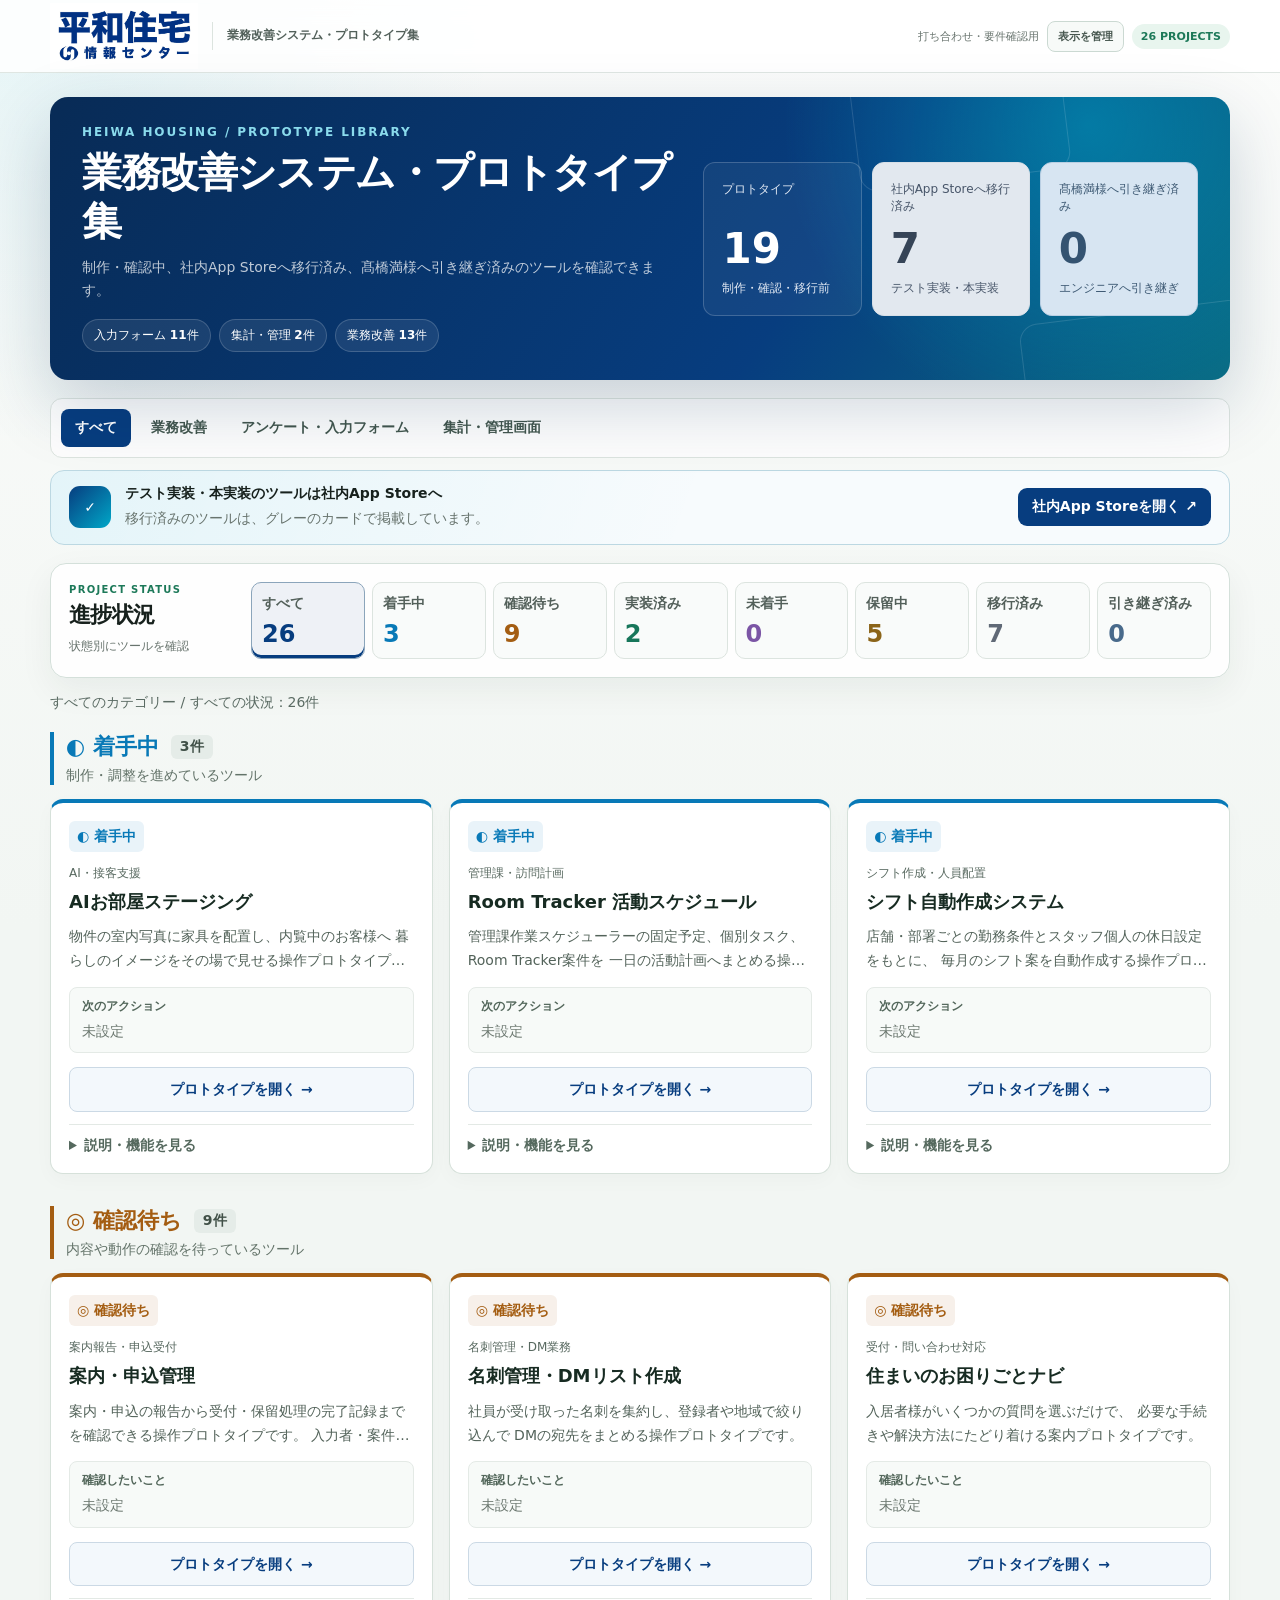
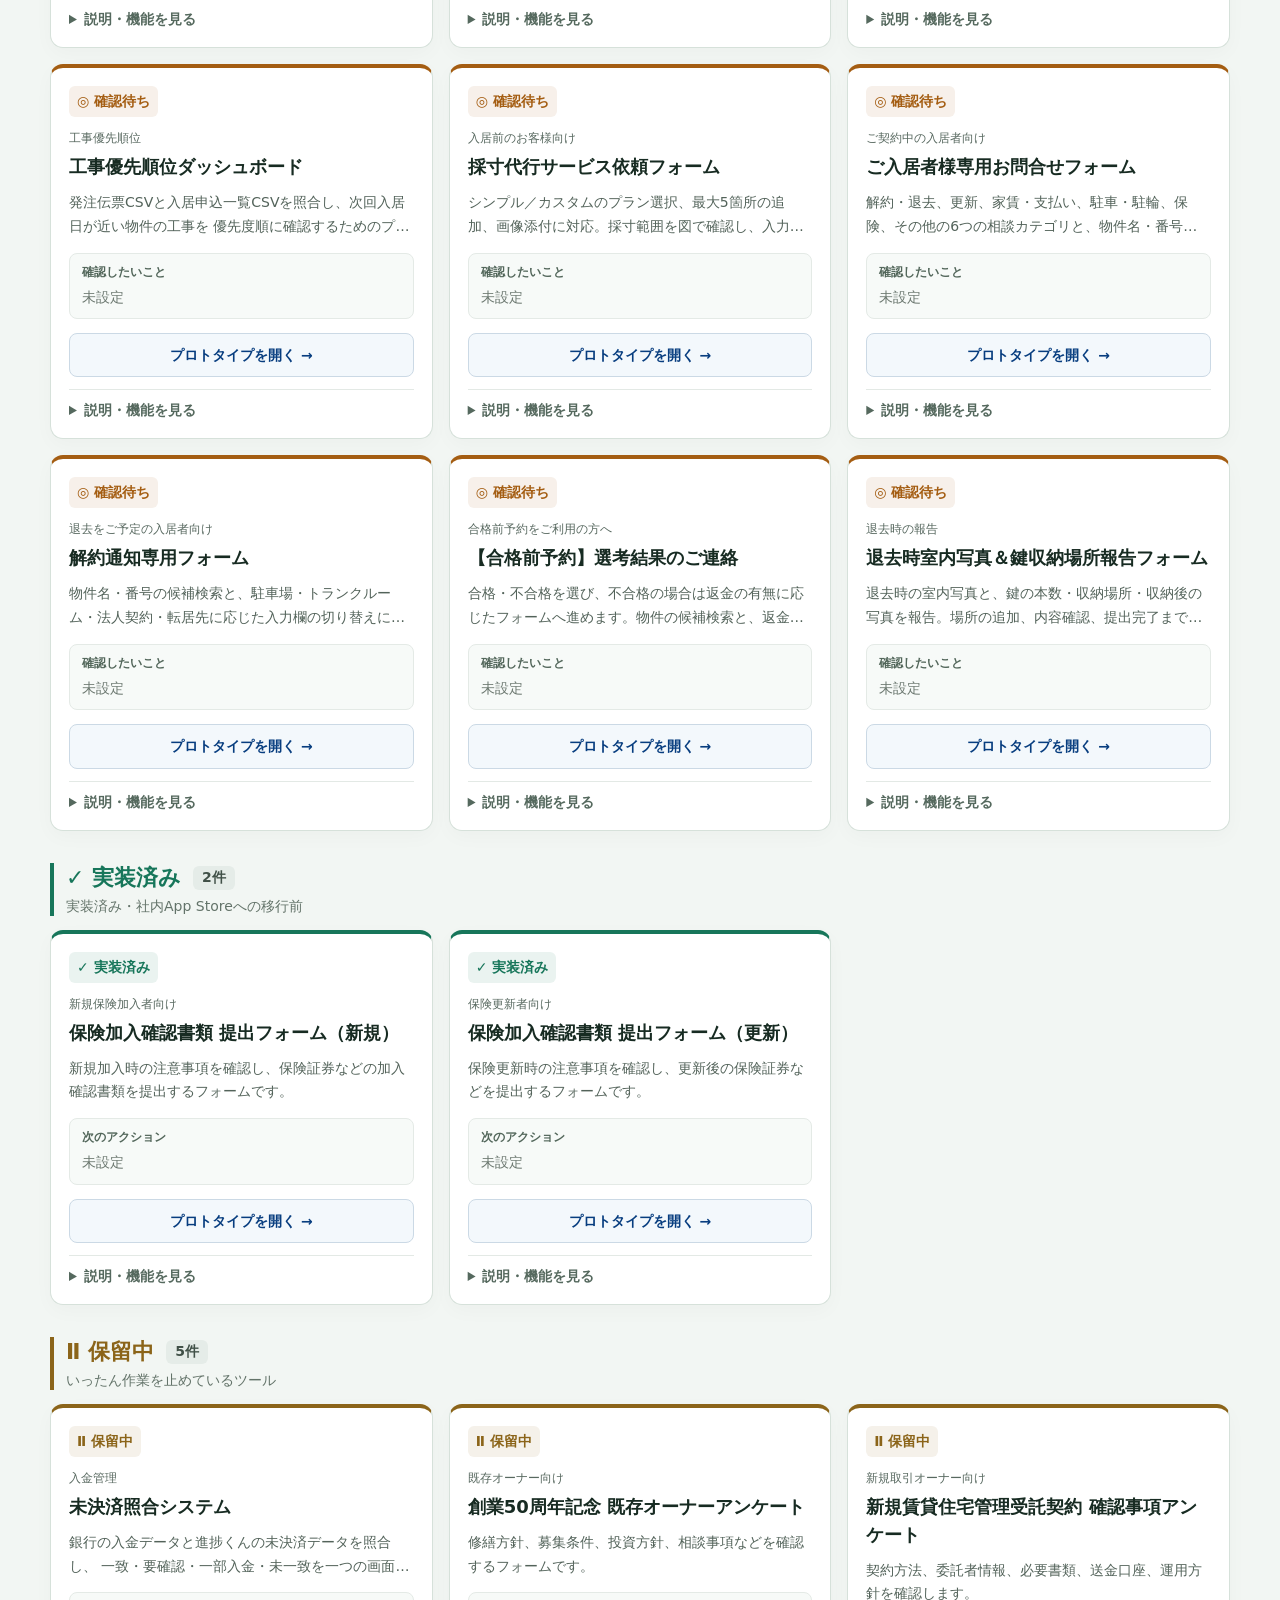
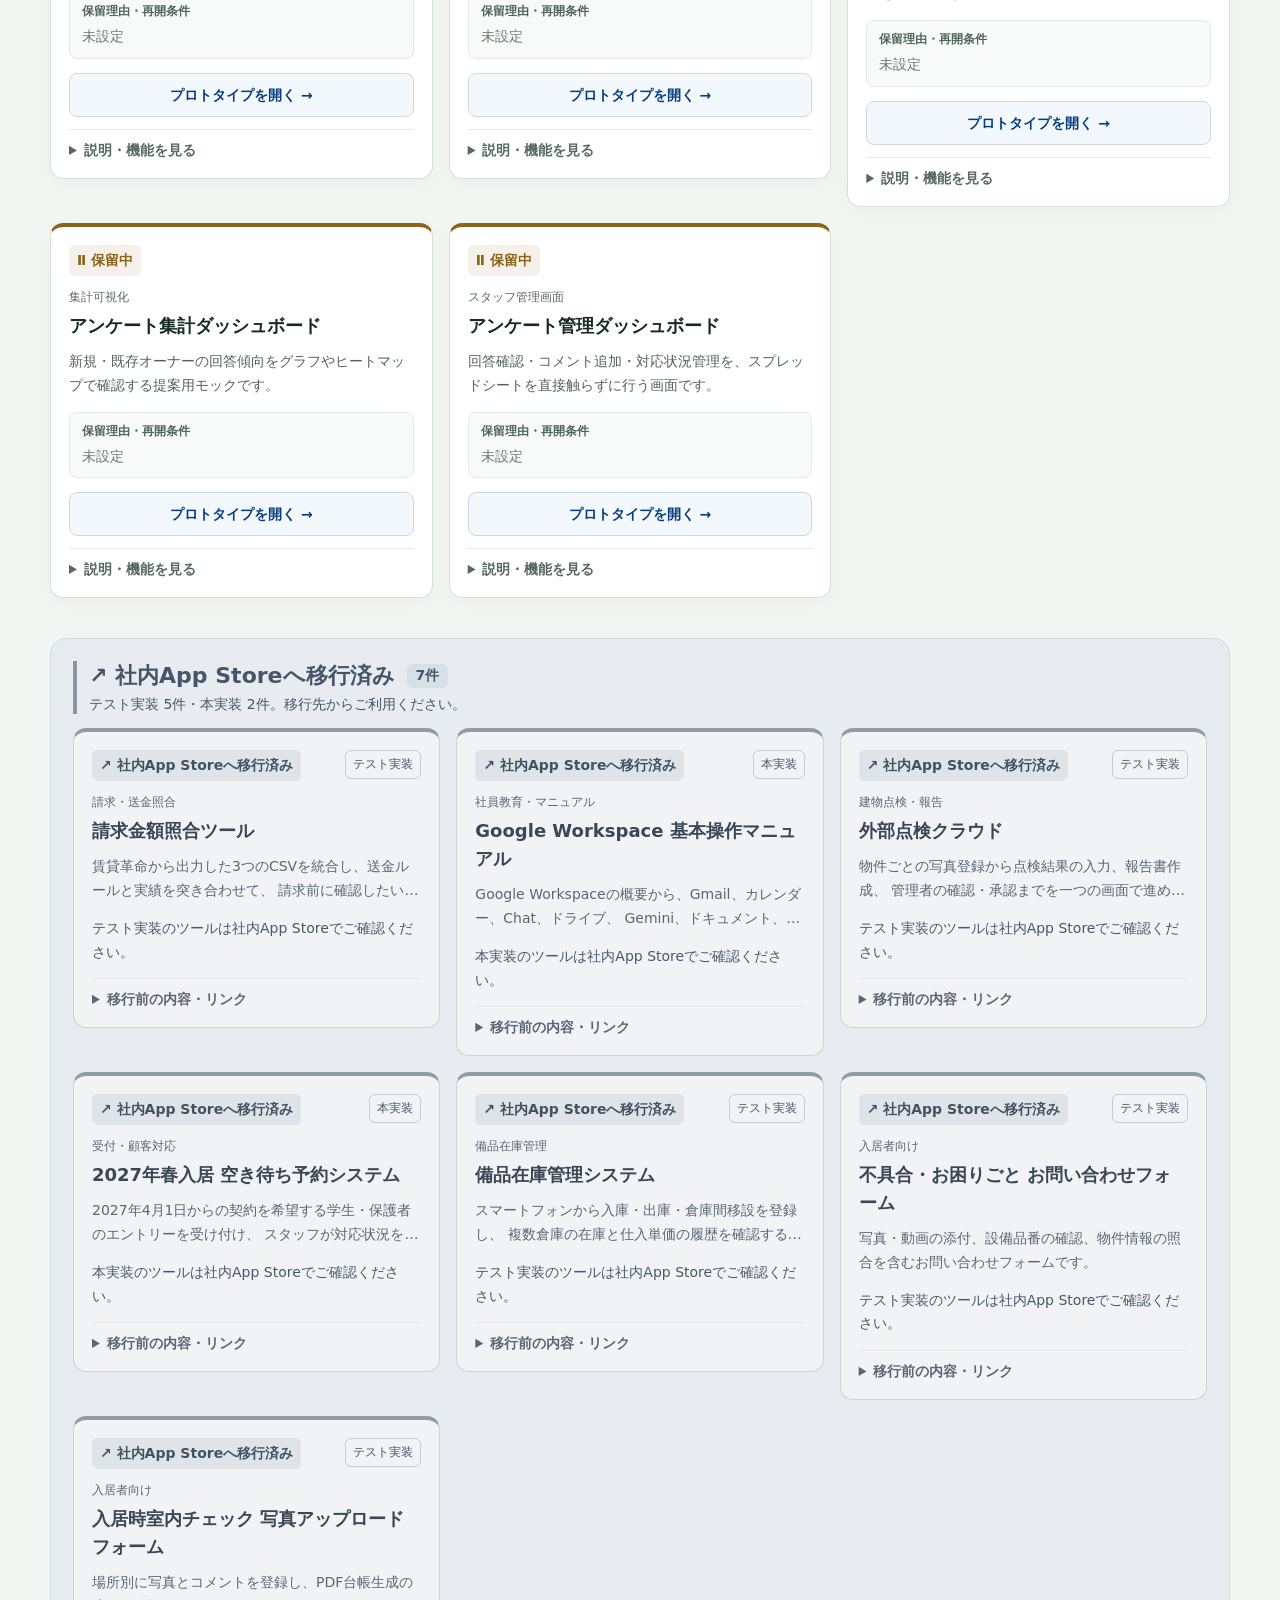
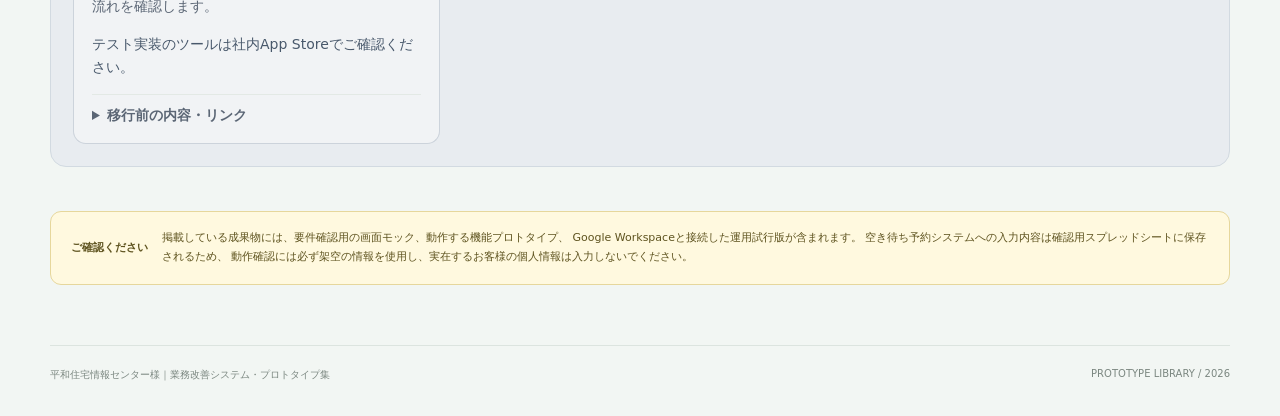
==== index.html @ 40bd4052 "Rename resident inquiry prototype in gallery" ====
<!doctype html>
<html lang="ja">
  <head>
    <meta charset="utf-8" />
    <meta name="viewport" content="width=device-width, initial-scale=1" />
    <meta
      name="description"
      content="平和住宅情報センター様向けに開発した、入力フォーム・ダッシュボード・業務改善システムの実証版とプロトタイプをまとめています。"
    />
    <meta
      property="og:title"
      content="平和住宅情報センター｜業務改善システム・プロトタイプ集"
    />
    <meta
      property="og:description"
      content="業務改善システムの実証版・機能プロトタイプ・画面モックをまとめた成果物一覧"
    />
    <meta
      property="og:image"
      content="https://saitoyuki-byte.github.io/heiwajuutaku-owner-survey-mocks/assets/system-prototype-gallery-og.png"
    />
    <meta property="og:type" content="website" />
    <meta
      property="og:url"
      content="https://saitoyuki-byte.github.io/heiwajuutaku-owner-survey-mocks/"
    />
    <meta name="twitter:card" content="summary_large_image" />
    <title>平和住宅情報センター｜業務改善システム・プロトタイプ集</title>
    <style>
      :root {
        --ink: #17211d;
        --muted: #68746e;
        --line: #dce4df;
        --surface: #ffffff;
        --soft: #f3f6f4;
        --navy: #073d7f;
        --navy-dark: #082b56;
        --cyan: #00a7c8;
        --green: #1d7959;
        --green-soft: #e8f5ee;
        --gold: #e0b64b;
        --orange: #c66b2e;
        --shadow: 0 16px 42px rgba(20, 46, 35, 0.08);
      }

      * {
        box-sizing: border-box;
      }

      html {
        scroll-behavior: smooth;
      }

      body {
        min-height: 100vh;
        margin: 0;
        color: var(--ink);
        background:
          radial-gradient(circle at 4% 0%, rgba(0, 167, 200, 0.09), transparent 28rem),
          linear-gradient(180deg, #fbfcfb 0, #f2f6f3 58rem);
        font-family:
          "Yu Gothic UI",
          "Yu Gothic",
          "Hiragino Kaku Gothic ProN",
          Meiryo,
          system-ui,
          sans-serif;
        font-feature-settings: "palt";
      }

      a {
        color: inherit;
      }

      .site-header {
        border-bottom: 1px solid rgba(220, 228, 223, 0.9);
        background: rgba(255, 255, 255, 0.86);
        backdrop-filter: blur(14px);
      }

      .header-inner,
      main,
      footer {
        width: min(1180px, calc(100% - 40px));
        margin: 0 auto;
      }

      .header-inner {
        min-height: 72px;
        display: flex;
        align-items: center;
        justify-content: space-between;
        gap: 24px;
      }

      .brand {
        display: flex;
        align-items: center;
        gap: 14px;
        text-decoration: none;
      }

      .brand img {
        width: 148px;
        height: auto;
        display: block;
      }

      .brand-divider {
        width: 1px;
        height: 28px;
        background: var(--line);
      }

      .brand span {
        color: #52605a;
        font-size: 12px;
        font-weight: 700;
      }

      .header-meta {
        display: flex;
        align-items: center;
        gap: 8px;
        color: var(--muted);
        font-size: 11px;
      }

      .admin-link {
        padding: 7px 10px;
        border: 1px solid #cbd9d2;
        border-radius: 8px;
        color: #46564e;
        background: #f7faf8;
        text-decoration: none;
        font-weight: 800;
      }

      .admin-link:hover {
        color: var(--navy);
        border-color: #b5cadb;
        background: #eff6fb;
      }

      .header-meta strong {
        padding: 6px 9px;
        border-radius: 99px;
        color: var(--green);
        background: var(--green-soft);
      }

      main {
        padding: 34px 0 60px;
      }

      .hero {
        position: relative;
        min-height: 300px;
        padding: 44px;
        overflow: hidden;
        display: grid;
        grid-template-columns: minmax(0, 1.2fr) minmax(300px, 0.8fr);
        gap: 40px;
        align-items: center;
        border-radius: 24px;
        color: white;
        background:
          radial-gradient(circle at 88% 10%, rgba(0, 167, 200, 0.5), transparent 19rem),
          linear-gradient(125deg, var(--navy-dark), var(--navy) 64%, #096b83);
        box-shadow: 0 25px 70px rgba(8, 43, 86, 0.2);
      }

      .hero::before,
      .hero::after {
        content: "";
        position: absolute;
        border: 1px solid rgba(255, 255, 255, 0.13);
        border-radius: 18px;
        transform: rotate(-7deg);
      }

      .hero::before {
        width: 210px;
        height: 130px;
        top: -48px;
        right: 14%;
      }

      .hero::after {
        width: 280px;
        height: 180px;
        right: -80px;
        bottom: -110px;
      }

      .eyebrow {
        margin: 0 0 12px;
        color: #8adbec;
        font-size: 11px;
        font-weight: 900;
        letter-spacing: 0.16em;
      }

      .hero h1 {
        margin: 0;
        font-size: clamp(32px, 4.4vw, 54px);
        line-height: 1.22;
        letter-spacing: -0.035em;
      }

      .hero-copy {
        position: relative;
        z-index: 1;
      }

      .hero-copy > p:last-of-type {
        max-width: 680px;
        margin: 16px 0 0;
        color: rgba(255, 255, 255, 0.74);
        font-size: 14px;
        line-height: 1.9;
      }

      .hero-chips {
        margin-top: 24px;
        display: flex;
        flex-wrap: wrap;
        gap: 8px;
      }

      .hero-chips span {
        padding: 7px 11px;
        border: 1px solid rgba(255, 255, 255, 0.17);
        border-radius: 99px;
        background: rgba(255, 255, 255, 0.08);
        font-size: 11px;
      }

      .library-map {
        position: relative;
        z-index: 1;
        padding: 21px;
        border: 1px solid rgba(255, 255, 255, 0.15);
        border-radius: 16px;
        background: rgba(255, 255, 255, 0.09);
        backdrop-filter: blur(8px);
      }

      .library-map > span {
        color: rgba(255, 255, 255, 0.62);
        font-size: 10px;
        font-weight: 800;
        letter-spacing: 0.1em;
      }

      .map-row {
        margin-top: 12px;
        display: grid;
        grid-template-columns: 38px 1fr auto;
        gap: 10px;
        align-items: center;
      }

      .map-row + .map-row {
        padding-top: 12px;
        border-top: 1px solid rgba(255, 255, 255, 0.1);
      }

      .map-icon {
        width: 36px;
        height: 36px;
        display: grid;
        place-items: center;
        border-radius: 10px;
        color: var(--navy-dark);
        background: #f0cf71;
        font-size: 12px;
        font-weight: 900;
      }

      .map-row:nth-of-type(2) .map-icon {
        background: #8adbec;
      }

      .map-row:nth-of-type(3) .map-icon {
        background: #8ed1b3;
      }

      .map-row strong,
      .map-row small {
        display: block;
      }

      .map-row strong {
        font-size: 12px;
      }

      .map-row small {
        margin-top: 2px;
        color: rgba(255, 255, 255, 0.59);
        font-size: 9px;
      }

      .map-row b {
        font-size: 19px;
      }

      .quick-nav {
        margin: 22px 0 0;
        padding: 10px;
        display: flex;
        flex-wrap: wrap;
        gap: 6px;
        border: 1px solid var(--line);
        border-radius: 12px;
        background: rgba(255, 255, 255, 0.78);
      }

      .quick-nav a {
        padding: 8px 12px;
        border-radius: 8px;
        color: #4f5d56;
        text-decoration: none;
        font-size: 11px;
        font-weight: 800;
      }

      .quick-nav a:hover {
        color: var(--navy);
        background: #edf4fa;
      }

      .production-guide {
        margin-top: 14px;
        padding: 17px 18px;
        display: flex;
        align-items: center;
        justify-content: space-between;
        gap: 24px;
        border: 1px solid #bcd8e2;
        border-radius: 14px;
        background:
          linear-gradient(110deg, rgba(0, 167, 200, 0.08), transparent 55%),
          #f7fbfd;
      }

      .production-guide-copy {
        display: flex;
        align-items: center;
        gap: 14px;
      }

      .production-guide-icon {
        width: 42px;
        height: 42px;
        flex: 0 0 auto;
        display: grid;
        place-items: center;
        border-radius: 11px;
        color: white;
        background: linear-gradient(135deg, var(--navy), var(--cyan));
        font-size: 18px;
        font-weight: 900;
      }

      .production-guide-copy strong,
      .production-guide-copy span {
        display: block;
      }

      .production-guide-copy strong {
        font-size: 14px;
      }

      .production-guide-copy span {
        margin-top: 4px;
        color: var(--muted);
        font-size: 12px;
        line-height: 1.6;
      }

      .production-guide-link {
        flex: 0 0 auto;
        padding: 10px 14px;
        border-radius: 9px;
        color: white;
        background: var(--navy);
        text-decoration: none;
        font-size: 13px;
        font-weight: 900;
      }

      .production-guide-link:hover {
        background: var(--navy-dark);
      }

      .status-board {
        margin-top: 18px;
        padding: 20px;
        display: grid;
        grid-template-columns: minmax(210px, 0.65fr) minmax(0, 1.35fr);
        gap: 24px;
        align-items: center;
        border: 1px solid #d4e0da;
        border-radius: 16px;
        background: rgba(255, 255, 255, 0.92);
        box-shadow: 0 12px 34px rgba(20, 46, 35, 0.06);
      }

      .status-heading p {
        margin: 0 0 5px;
        color: var(--green);
        font-size: 10px;
        font-weight: 900;
        letter-spacing: 0.13em;
      }

      .status-heading h2 {
        margin: 0;
        font-size: 22px;
        letter-spacing: -0.025em;
      }

      .status-heading span {
        display: block;
        margin-top: 7px;
        color: var(--muted);
        font-size: 12px;
        line-height: 1.6;
      }

      .status-filters {
        display: grid;
        grid-template-columns: repeat(6, 1fr);
        gap: 7px;
      }

      .status-filter {
        --status-color: var(--navy);
        min-width: 0;
        padding: 10px 9px;
        display: grid;
        gap: 4px;
        text-align: left;
        border: 1px solid var(--line);
        border-radius: 10px;
        color: #53605a;
        background: #f9fbfa;
        cursor: pointer;
      }

      .status-filter:hover,
      .status-filter[aria-pressed="true"] {
        border-color: color-mix(in srgb, var(--status-color) 38%, #dce4df);
        background: color-mix(in srgb, var(--status-color) 7%, white);
      }

      .status-filter[aria-pressed="true"] {
        box-shadow: inset 0 -3px 0 var(--status-color);
      }

      .status-filter span {
        overflow: hidden;
        text-overflow: ellipsis;
        font-size: 12px;
        font-weight: 800;
        white-space: nowrap;
      }

      .status-filter strong {
        color: var(--status-color);
        font-size: 20px;
        line-height: 1;
      }

      .status-filter.all { --status-color: var(--navy); }
      .status-filter.done { --status-color: #17765a; }
      .status-filter.active { --status-color: #0879b7; }
      .status-filter.review { --status-color: #a45d12; }
      .status-filter.hold { --status-color: #6f7782; }
      .status-filter.planned { --status-color: #7b55a5; }

      .section {
        padding-top: 46px;
      }

      .section-heading {
        margin-bottom: 18px;
        display: flex;
        align-items: flex-end;
        justify-content: space-between;
        gap: 20px;
      }

      .section-heading p {
        margin: 0 0 5px;
        color: var(--green);
        font-size: 10px;
        font-weight: 900;
        letter-spacing: 0.13em;
      }

      .section-heading h2 {
        margin: 0;
        font-size: clamp(22px, 3vw, 31px);
        letter-spacing: -0.025em;
      }

      .section-heading > span {
        color: var(--muted);
        font-size: 11px;
      }

      .featured-card {
        --status-color: #6f7782;
        min-height: 330px;
        display: grid;
        grid-template-columns: minmax(0, 0.9fr) minmax(430px, 1.1fr);
        overflow: hidden;
        border: 1px solid #cbdcd2;
        border-radius: 18px;
        background: var(--surface);
        box-shadow: var(--shadow);
      }

      .featured-card,
      .mock-card {
        border-left: 5px solid var(--status-color);
      }

      .project-is-done { --status-color: #17765a; }
      .project-is-active { --status-color: #0879b7; }
      .project-is-review { --status-color: #a45d12; }
      .project-is-hold { --status-color: #6f7782; }
      .project-is-planned { --status-color: #7b55a5; }

      .is-filtered-out {
        display: none !important;
      }

      .project-status {
        margin-top: 9px;
        display: inline-flex;
        align-items: center;
        gap: 6px;
        color: var(--status-color);
        font-size: 12px;
        font-weight: 900;
      }

      .project-status i {
        width: 8px;
        height: 8px;
        border-radius: 50%;
        background: var(--status-color);
        box-shadow: 0 0 0 4px color-mix(in srgb, var(--status-color) 12%, transparent);
      }

      .project-note {
        width: 100%;
        margin: -2px 0 14px !important;
        padding: 9px 11px;
        border-left: 3px solid var(--status-color);
        border-radius: 0 7px 7px 0;
        color: #4e5c55 !important;
        background: color-mix(in srgb, var(--status-color) 6%, white);
        font-size: 12px !important;
        line-height: 1.6 !important;
      }

      .featured-card + .featured-card {
        margin-top: 18px;
      }

      .featured-content {
        padding: 34px;
        display: flex;
        flex-direction: column;
        align-items: flex-start;
      }

      .tag {
        width: fit-content;
        padding: 6px 10px;
        border-radius: 99px;
        color: var(--navy);
        background: #e9f2fb;
        font-size: 10px;
        font-weight: 900;
      }

      .tag.green {
        color: var(--green);
        background: var(--green-soft);
      }

      .tag.orange {
        color: #9b4b1f;
        background: #fff0e6;
      }

      .tag.new::before {
        content: "NEW";
        margin-right: 7px;
        color: var(--orange);
      }

      .featured-content h3,
      .mock-card h3 {
        margin: 16px 0 9px;
        line-height: 1.45;
        letter-spacing: -0.02em;
      }

      .featured-content h3 {
        font-size: 28px;
      }

      .featured-content p,
      .mock-card p {
        margin: 0;
        color: var(--muted);
        font-size: 12px;
        line-height: 1.85;
      }

      .feature-list {
        margin: 18px 0 0;
        padding: 0;
        display: grid;
        gap: 7px;
        list-style: none;
        color: #4e5c54;
        font-size: 11px;
      }

      .feature-list li::before {
        content: "✓";
        margin-right: 8px;
        color: var(--green);
        font-weight: 900;
      }

      .open-button {
        margin-top: auto;
        padding: 11px 15px;
        display: inline-flex;
        align-items: center;
        gap: 10px;
        border-radius: 9px;
        color: white;
        background: var(--green);
        text-decoration: none;
        font-size: 12px;
        font-weight: 900;
        box-shadow: 0 8px 20px rgba(29, 121, 89, 0.18);
      }

      .open-button span {
        font-size: 17px;
      }

      .button-row {
        width: 100%;
        margin-top: 10px;
        display: flex;
        flex-wrap: wrap;
        gap: 9px;
      }

      .access-note {
        margin: 14px 0 0 !important;
        padding: 9px 11px;
        border: 1px solid #c9dceb;
        border-radius: 8px;
        color: #285272 !important;
        background: #f2f8fc;
        font-size: 10px !important;
        font-weight: 800;
        line-height: 1.6 !important;
      }

      .button-row .open-button {
        margin-top: 0;
      }

      .open-button.secondary {
        color: var(--green);
        background: white;
        border: 1px solid #9fc7b5;
        box-shadow: none;
      }

      .featured-preview {
        min-height: 330px;
        padding: 30px;
        display: grid;
        place-items: center;
        background:
          radial-gradient(circle at 85% 10%, rgba(224, 182, 75, 0.18), transparent 17rem),
          #edf4f0;
        border-left: 1px solid var(--line);
      }

      .staging-preview {
        padding: 0;
        overflow: hidden;
        background: #e7f0ed;
      }

      .staging-preview img {
        width: 100%;
        height: 100%;
        min-height: 330px;
        display: block;
        object-fit: cover;
      }

      .preview-window {
        width: 100%;
        max-width: 560px;
        overflow: hidden;
        border: 1px solid #cdd8d2;
        border-radius: 12px;
        background: white;
        box-shadow: 0 18px 40px rgba(24, 67, 48, 0.14);
      }

      .preview-bar {
        height: 34px;
        padding: 0 12px;
        display: flex;
        align-items: center;
        gap: 5px;
        background: #173f31;
      }

      .preview-bar i {
        width: 6px;
        height: 6px;
        border-radius: 50%;
        background: rgba(255, 255, 255, 0.45);
      }

      .preview-summary {
        padding: 14px;
        display: grid;
        grid-template-columns: repeat(4, 1fr);
        gap: 7px;
        background: #f5f7f5;
      }

      .preview-summary div {
        height: 48px;
        padding: 8px;
        border-top: 3px solid var(--green);
        border-radius: 5px;
        background: white;
      }

      .preview-summary div:nth-child(3) {
        border-top-color: #d28c20;
      }

      .preview-summary div:nth-child(4) {
        border-top-color: #c95050;
      }

      .preview-summary span,
      .preview-summary b {
        display: block;
      }

      .preview-summary span {
        color: #859189;
        font-size: 5px;
      }

      .preview-summary b {
        margin-top: 5px;
        font-size: 12px;
      }

      .preview-body {
        padding: 13px;
        display: grid;
        grid-template-columns: 1fr 125px;
        gap: 9px;
      }

      .preview-table {
        display: grid;
        gap: 5px;
      }

      .preview-table div {
        height: 25px;
        display: grid;
        grid-template-columns: 42px 1fr 55px;
        gap: 6px;
        align-items: center;
        border-bottom: 1px solid #edf0ee;
      }

      .preview-table i,
      .preview-side i {
        display: block;
        height: 5px;
        border-radius: 99px;
        background: #dfe6e2;
      }

      .preview-table i:first-child {
        background: #b7d9c7;
      }

      .preview-side {
        padding: 11px;
        display: grid;
        align-content: start;
        gap: 8px;
        border: 1px solid #d7e1db;
        border-radius: 7px;
      }

      .preview-side i:nth-child(2) {
        width: 68%;
      }

      .preview-side i:last-child {
        height: 30px;
        margin-top: 4px;
        background: #1d7959;
      }

      .card-grid {
        display: grid;
        grid-template-columns: repeat(3, 1fr);
        gap: 16px;
      }

      .card-grid.two {
        grid-template-columns: repeat(2, 1fr);
      }

      .mock-card {
        --status-color: #6f7782;
        min-width: 0;
        overflow: hidden;
        display: flex;
        flex-direction: column;
        border: 1px solid var(--line);
        border-radius: 15px;
        background: var(--surface);
        box-shadow: var(--shadow);
        transition:
          transform 150ms ease,
          box-shadow 150ms ease;
      }

      .mock-card:hover {
        transform: translateY(-3px);
        box-shadow: 0 22px 52px rgba(20, 46, 35, 0.12);
      }

      .card-visual {
        height: 142px;
        padding: 22px;
        display: grid;
        place-items: center;
        background: #eef4f9;
        border-bottom: 1px solid var(--line);
      }

      .card-visual.cyan {
        background: #eaf7f9;
      }

      .card-visual.green {
        background: #edf6f1;
      }

      .card-visual.cancel-form-preview {
        padding: 8px;
        background: #f3f6f3;
      }

      .cancel-form-preview img {
        width: 210px;
        max-width: 100%;
        height: 126px;
        object-fit: contain;
      }

      .mini-form {
        width: 82%;
        padding: 13px;
        display: grid;
        gap: 7px;
        border-radius: 9px;
        background: white;
        box-shadow: 0 10px 28px rgba(8, 43, 86, 0.12);
      }

      .mini-form i {
        height: 6px;
        border-radius: 99px;
        background: #dbe5ee;
      }

      .mini-form i:first-child {
        width: 46%;
        height: 9px;
        background: #2b65a4;
      }

      .mini-form i:last-child {
        width: 55%;
        height: 15px;
        background: var(--cyan);
      }

      .mini-dashboard {
        width: 88%;
        display: grid;
        grid-template-columns: repeat(3, 1fr);
        gap: 6px;
      }

      .mini-dashboard i {
        height: 31px;
        border-radius: 6px;
        background: white;
        box-shadow: 0 5px 14px rgba(20, 76, 55, 0.09);
      }

      .mini-dashboard i:nth-child(4) {
        grid-column: span 2;
        height: 46px;
        background:
          linear-gradient(145deg, transparent 45%, #72b89b 46% 50%, transparent 51%),
          white;
      }

      .mini-dashboard i:nth-child(5) {
        height: 46px;
        border-radius: 50%;
        background: conic-gradient(var(--green) 0 38%, #9dd5be 38% 70%, white 70%);
      }

      .card-content {
        min-height: 236px;
        padding: 23px;
        display: flex;
        flex-direction: column;
        align-items: flex-start;
      }

      .mock-card h3 {
        font-size: 19px;
      }

      .text-link {
        margin-top: auto;
        padding-top: 20px;
        color: var(--navy);
        text-decoration: none;
        font-size: 12px;
        font-weight: 900;
      }

      .text-link span {
        margin-left: 5px;
        font-size: 17px;
      }

      .notice {
        margin-top: 44px;
        padding: 17px 20px;
        display: flex;
        align-items: center;
        gap: 14px;
        border: 1px solid #e6d79c;
        border-radius: 11px;
        color: #5e531f;
        background: #fff9df;
        font-size: 11px;
        line-height: 1.7;
      }

      .notice strong {
        flex: 0 0 auto;
      }

      footer {
        padding: 22px 0 34px;
        display: flex;
        justify-content: space-between;
        gap: 20px;
        border-top: 1px solid var(--line);
        color: #7b8780;
        font-size: 10px;
      }

      @media (max-width: 900px) {
        .hero,
        .featured-card {
          grid-template-columns: 1fr;
        }

        .library-map {
          display: none;
        }

        .featured-preview {
          border-top: 1px solid var(--line);
          border-left: 0;
        }

        .card-grid {
          grid-template-columns: repeat(2, 1fr);
        }

        .status-board {
          grid-template-columns: 1fr;
        }

        .status-filters {
          grid-template-columns: repeat(3, 1fr);
        }
      }

      @media (max-width: 640px) {
        .header-inner,
        main,
        footer {
          width: min(100% - 24px, 1180px);
        }

        .header-inner {
          min-height: 64px;
        }

        .brand img {
          width: 126px;
        }

        .brand-divider,
        .brand span,
        .header-meta > span {
          display: none;
        }

        .header-meta {
          gap: 5px;
        }

        .admin-link {
          padding: 6px 8px;
          font-size: 10px;
        }

        main {
          padding-top: 18px;
        }

        .hero {
          min-height: 0;
          padding: 30px 22px;
          border-radius: 17px;
        }

        .quick-nav {
          overflow-x: auto;
          flex-wrap: nowrap;
        }

        .quick-nav a {
          white-space: nowrap;
        }

        .status-board {
          padding: 16px;
          gap: 16px;
        }

        .production-guide {
          align-items: stretch;
          flex-direction: column;
          gap: 13px;
        }

        .production-guide-link {
          text-align: center;
        }

        .status-filters {
          display: flex;
          overflow-x: auto;
        }

        .status-filter {
          min-width: 88px;
        }

        .section {
          padding-top: 36px;
        }

        .section-heading {
          display: block;
        }

        .section-heading > span {
          display: block;
          margin-top: 7px;
        }

        .featured-card,
        .card-grid,
        .card-grid.two {
          grid-template-columns: 1fr;
        }

        .featured-content {
          padding: 25px 21px;
        }

        .featured-content h3 {
          font-size: 24px;
        }

        .featured-preview {
          min-height: 260px;
          padding: 20px;
        }

        .preview-body {
          grid-template-columns: 1fr 95px;
        }

        .card-content {
          min-height: 210px;
        }

        .notice,
        footer {
          align-items: flex-start;
          flex-direction: column;
        }
      }

      @media (prefers-reduced-motion: reduce) {
        html {
          scroll-behavior: auto;
        }

        .mock-card {
          transition: none;
        }

      }
    </style>
    <link rel="stylesheet" href="./assets/gallery-progress.css?v=20260927-engineer" />
  </head>
  <body>
    <header class="site-header">
      <div class="header-inner">
        <a class="brand" href="./">
          <img
            src="./existing-owner-form-mock/assets/heiwajuutaku-logo.jpg"
            alt="平和住宅情報センター"
          />
          <span class="brand-divider" aria-hidden="true"></span>
          <span>業務改善システム・プロトタイプ集</span>
        </a>
        <div class="header-meta">
          <span>打ち合わせ・要件確認用</span>
          <a class="admin-link" href="./admin/">表示を管理</a>
          <strong><b data-project-total>26</b> PROJECTS</strong>
        </div>
      </div>
    </header>

    <main>
      <section class="hero">
        <div class="hero-copy">
          <p class="eyebrow">HEIWA HOUSING / PROTOTYPE LIBRARY</p>
          <h1>業務改善システム・<br />プロトタイプ集</h1>
          <p>
            制作・確認中、社内App Storeへ移行済み、髙橋満様へ引き継ぎ済みのツールを確認できます。
          </p>
          <div class="hero-chips" aria-label="成果物の種類">
            <span>入力フォーム <b data-category-count="forms">11</b>件</span>
            <span>集計・管理 <b data-category-count="dashboards">2</b>件</span>
            <span>業務改善 <b data-category-count="operations">13</b>件</span>
          </div>
        </div>
        <div class="progress-overview" aria-label="掲載ツールの内訳">
          <div><span>プロトタイプ</span><strong data-working-total>18</strong><small>制作・確認・移行前</small></div>
          <div class="overview-migrated"><span>社内App Storeへ移行済み</span><strong data-migrated-total>7</strong><small>テスト実装・本実装</small></div>
          <div class="overview-handed-off"><span>髙橋満様へ引き継ぎ済み</span><strong data-handed-off-total>0</strong><small>エンジニアへ引き継ぎ</small></div>
        </div>
      </section>

      <nav class="quick-nav" aria-label="カテゴリーで絞り込む">
        <button type="button" data-category="all" aria-pressed="true">すべて</button>
        <button type="button" data-category="operations" aria-pressed="false">業務改善</button>
        <button type="button" data-category="forms" aria-pressed="false">アンケート・入力フォーム</button>
        <button type="button" data-category="dashboards" aria-pressed="false">集計・管理画面</button>
      </nav>

      <aside class="production-guide" aria-label="正式実装ツールのご案内">
        <div class="production-guide-copy">
          <span class="production-guide-icon" aria-hidden="true">✓</span>
          <div>
            <strong>テスト実装・本実装のツールは社内App Storeへ</strong>
            <span>移行済みのツールは、グレーのカードで掲載しています。</span>
          </div>
        </div>
        <a
          class="production-guide-link"
          href="https://heiwa-internal-tools.cantera-saito.chatgpt.site/#top"
          target="_blank"
          rel="noopener"
        >
          社内App Storeを開く <span aria-hidden="true">↗</span>
        </a>
      </aside>

      <section class="status-board" aria-labelledby="status-title">
        <div class="status-heading">
          <p>PROJECT STATUS</p>
          <h2 id="status-title">進捗状況</h2>
          <span>状態別にツールを確認</span>
        </div>
        <div class="status-filters" data-progress-filters aria-label="ステータスで絞り込む">
          <button class="status-filter all" type="button" data-filter="all" aria-pressed="true">
            <span>すべて</span><strong data-project-total>26</strong>
          </button>
          <button class="status-filter done" type="button" data-filter="done" aria-pressed="false">
            <span>実装済み</span><strong data-count="done">0</strong>
          </button>
          <button class="status-filter active" type="button" data-filter="active" aria-pressed="false">
            <span>着手中</span><strong data-count="active">0</strong>
          </button>
          <button class="status-filter review" type="button" data-filter="review" aria-pressed="false">
            <span>確認待ち</span><strong data-count="review">0</strong>
          </button>
          <button class="status-filter hold" type="button" data-filter="hold" aria-pressed="false">
            <span>保留中</span><strong data-count="hold">0</strong>
          </button>
          <button class="status-filter planned" type="button" data-filter="planned" aria-pressed="false">
            <span>未着手</span><strong data-count="planned">0</strong>
          </button>
        </div>
      </section>

      <p class="progress-result" data-progress-result role="status" aria-live="polite"></p>
      <div data-progress-board hidden></div>
      <section class="progress-empty" data-progress-empty hidden>
        <h2>該当するツールはありません</h2>
        <p>カテゴリーやステータスを変更してご確認ください。</p>
        <button type="button" data-clear-filters>すべてのツールを表示</button>
      </section>

      <section class="section" id="operations">
        <div class="section-heading">
          <div>
            <p>NEW / OPERATIONS</p>
            <h2>新着・業務改善ツール</h2>
          </div>
          <span>現場業務の整理と効率化</span>
        </div>

        <article class="featured-card" id="viewing-application">
          <div class="featured-content">
            <span class="tag green new">案内報告・申込受付</span>
            <h3>案内・申込管理</h3>
            <p>
              案内・申込の報告から受付・保留処理の完了記録までを確認できる操作プロトタイプです。
              入力者・案件の担当者・受付担当者を分け、代理報告にも対応しています。
            </p>
            <ul class="feature-list">
              <li>自社のみ・他社のみ・両方の案内をまとめて報告</li>
              <li>部屋・駐車場の申込、対応状況・履歴、担当者別の実績を確認</li>
              <li>PC・スマホ用画面、Chat通知のイメージ、打合せの確認事項を体験</li>
            </ul>
            <p class="access-note">
              ※架空データを使った説明用です。Google認証・CSV同期・Chat送信は未接続で、
              現在は閲覧権限のある方のみアクセスできます。
            </p>
            <a
              class="open-button"
              href="https://heiwa-viewing-application-prototype.cantera-saito.chatgpt.site/"
              target="_blank"
              rel="noopener"
            >
              案内・申込管理を開く <span aria-hidden="true">›</span>
            </a>
          </div>
          <div class="featured-preview" aria-hidden="true">
            <div class="preview-window">
              <div class="preview-bar"><i></i><i></i><i></i></div>
              <div class="preview-summary">
                <div><span>未対応</span><b>1</b></div>
                <div><span>対応中</span><b>1</b></div>
                <div><span>保留登録済</span><b>1</b></div>
                <div><span>代理報告</span><b>対応</b></div>
              </div>
              <div class="preview-body">
                <div class="preview-table">
                  <div><i></i><i></i><i></i></div>
                  <div><i></i><i></i><i></i></div>
                  <div><i></i><i></i><i></i></div>
                  <div><i></i><i></i><i></i></div>
                </div>
                <div class="preview-side"><i></i><i></i><i></i><i></i></div>
              </div>
            </div>
          </div>
        </article>

        <article class="featured-card" id="meishi-desk">
          <div class="featured-content">
            <span class="tag green new">名刺管理・DM業務</span>
            <h3>名刺管理・DMリスト作成</h3>
            <p>
              社員が受け取った名刺を集約し、登録者や地域で絞り込んで
              DMの宛先をまとめる操作プロトタイプです。
            </p>
            <ul class="feature-list">
              <li>社員・管理者の画面切り替えと、名刺の登録・内容確認</li>
              <li>未確認・送付停止・重複候補を除外したDMリスト作成</li>
              <li>CSVダウンロードと出力履歴を架空データで体験</li>
            </ul>
            <a
              class="open-button"
              href="https://heiwa-meishi-desk.cantera-saito.chatgpt.site/"
              target="_blank"
              rel="noopener"
            >
              名刺管理プロトタイプを開く <span aria-hidden="true">›</span>
            </a>
          </div>
          <div class="featured-preview" aria-hidden="true">
            <div class="preview-window">
              <div class="preview-bar"><i></i><i></i><i></i></div>
              <div class="preview-summary">
                <div><span>名刺</span><b>24</b></div>
                <div><span>確認待ち</span><b>4</b></div>
                <div><span>重複候補</span><b>2</b></div>
                <div><span>DM宛先</span><b>14</b></div>
              </div>
              <div class="preview-body">
                <div class="preview-table">
                  <div><i></i><i></i><i></i></div>
                  <div><i></i><i></i><i></i></div>
                  <div><i></i><i></i><i></i></div>
                  <div><i></i><i></i><i></i></div>
                  <div><i></i><i></i><i></i></div>
                </div>
                <div class="preview-side"><i></i><i></i><i></i><i></i></div>
              </div>
            </div>
          </div>
        </article>

        <article class="featured-card">
          <div class="featured-content">
            <span class="tag green new">AI・接客支援</span>
            <h3>AIお部屋ステージング</h3>
            <p>
              物件の室内写真に家具を配置し、内覧中のお客様へ
              暮らしのイメージをその場で見せる操作プロトタイプです。
            </p>
            <ul class="feature-list">
              <li>写真・部屋の種類・家具テイストを簡単に選択</li>
              <li>生成待ち、配置前後の比較、お客様向け拡大表示を体験</li>
              <li>現在はAPI未接続の画面デモとして公開</li>
            </ul>
            <a
              class="open-button"
              href="https://heiwa-ai-room-staging.cantera-saito.chatgpt.site"
              target="_blank"
              rel="noopener"
            >
              AIステージングを開く <span aria-hidden="true">›</span>
            </a>
          </div>
          <div class="featured-preview staging-preview" aria-hidden="true">
            <img
              src="https://heiwa-ai-room-staging.cantera-saito.chatgpt.site/og.png"
              alt=""
              loading="lazy"
            />
          </div>
        </article>

        <article class="featured-card">
          <div class="featured-content">
            <span class="tag green new">管理課・訪問計画</span>
            <h3>Room Tracker<br />活動スケジュール</h3>
            <p>
              管理課作業スケジューラーの固定予定、個別タスク、Room Tracker案件を
              一日の活動計画へまとめる操作プロトタイプです。
            </p>
            <ul class="feature-list">
              <li>未配置のタスク・空室案件をドラッグ＆ドロップで追加</li>
              <li>固定予定を保持したまま訪問順と時間配分を最適化</li>
              <li>訪問先、走行距離、移動時間をルート画面で確認</li>
            </ul>
            <p class="access-note">
              ※画面確認用プロトタイプです。現在は閲覧権限のある方のみアクセスできます。
            </p>
            <a
              class="open-button"
              href="https://heiwa-room-tracker-schedule.cantera-saito.chatgpt.site"
              target="_blank"
              rel="noopener"
            >
              活動スケジュールを開く <span aria-hidden="true">›</span>
            </a>
          </div>
          <div class="featured-preview" aria-hidden="true">
            <div class="preview-window">
              <div class="preview-bar"><i></i><i></i><i></i></div>
              <div class="preview-summary">
                <div><span>予定</span><b>4</b></div>
                <div><span>作業</span><b>3.5h</b></div>
                <div><span>移動</span><b>64分</b></div>
                <div><span>未配置</span><b>7</b></div>
              </div>
              <div class="preview-body">
                <div class="preview-table">
                  <div><i></i><i></i><i></i></div>
                  <div><i></i><i></i><i></i></div>
                  <div><i></i><i></i><i></i></div>
                  <div><i></i><i></i><i></i></div>
                  <div><i></i><i></i><i></i></div>
                </div>
                <div class="preview-side"><i></i><i></i><i></i><i></i></div>
              </div>
            </div>
          </div>
        </article>

        <article class="featured-card">
          <div class="featured-content">
            <span class="tag green new">シフト作成・人員配置</span>
            <h3>シフト自動作成システム</h3>
            <p>
              店舗・部署ごとの勤務条件とスタッフ個人の休日設定をもとに、
              毎月のシフト案を自動作成する操作プロトタイプです。
            </p>
            <ul class="feature-list">
              <li>店長・店長代理、鍵所持者、宅建士の配置条件に対応</li>
              <li>平日・土日・増員日の必要人数を人数または割合で設定</li>
              <li>自動作成後の手修正、条件チェック、CSV出力に対応</li>
            </ul>
            <p class="access-note">
              ※プロトタイプのため、設定内容とシフトは利用中の端末に保存されます。
            </p>
            <a
              class="open-button"
              href="https://heiwa-shift-planner.cantera-saito.chatgpt.site/"
              target="_blank"
              rel="noopener"
            >
              シフト作成システムを開く <span aria-hidden="true">›</span>
            </a>
          </div>
          <div class="featured-preview" aria-hidden="true">
            <div class="preview-window">
              <div class="preview-bar"><i></i><i></i><i></i></div>
              <div class="preview-summary">
                <div><span>スタッフ</span><b>8</b></div>
                <div><span>必須条件</span><b>3</b></div>
                <div><span>増員日</span><b>2</b></div>
                <div><span>出力</span><b>CSV</b></div>
              </div>
              <div class="preview-body">
                <div class="preview-table">
                  <div><i></i><i></i><i></i></div>
                  <div><i></i><i></i><i></i></div>
                  <div><i></i><i></i><i></i></div>
                  <div><i></i><i></i><i></i></div>
                  <div><i></i><i></i><i></i></div>
                </div>
                <div class="preview-side"><i></i><i></i><i></i><i></i></div>
              </div>
            </div>
          </div>
        </article>

        <article class="featured-card">
          <div class="featured-content">
            <span class="tag green new">請求・送金照合</span>
            <h3>請求金額照合ツール</h3>
            <p>
              賃貸革命から出力した3つのCSVを統合し、送金ルールと実績を突き合わせて、
              請求前に確認したい物件を抽出する操作プロトタイプです。
            </p>
            <ul class="feature-list">
              <li>送金ルール・物件別送金・入出金明細をまとめて照合</li>
              <li>管理料率・税区分・管理手数料・送金額を確認</li>
              <li>要確認だけを絞り込み、明細確認と結果CSV出力に対応</li>
            </ul>
            <p class="access-note">
              ※画面確認用プロトタイプのため、判定ロジックは暫定です。現在は閲覧権限のある方のみアクセスできます。
            </p>
            <a
              class="open-button"
              href="https://heiwa-invoice-check.cantera-saito.chatgpt.site/"
              target="_blank"
              rel="noopener"
            >
              請求金額照合ツールを開く <span aria-hidden="true">›</span>
            </a>
          </div>
          <div class="featured-preview" aria-hidden="true">
            <div class="preview-window">
              <div class="preview-bar"><i></i><i></i><i></i></div>
              <div class="preview-summary">
                <div><span>照合物件</span><b>9</b></div>
                <div><span>一致</span><b>5</b></div>
                <div><span>要確認</span><b>4</b></div>
                <div><span>入力CSV</span><b>3</b></div>
              </div>
              <div class="preview-body">
                <div class="preview-table">
                  <div><i></i><i></i><i></i></div>
                  <div><i></i><i></i><i></i></div>
                  <div><i></i><i></i><i></i></div>
                  <div><i></i><i></i><i></i></div>
                  <div><i></i><i></i><i></i></div>
                </div>
                <div class="preview-side"><i></i><i></i><i></i><i></i></div>
              </div>
            </div>
          </div>
        </article>

        <article class="featured-card">
          <div class="featured-content">
            <span class="tag green new">社員教育・マニュアル</span>
            <h3>Google Workspace<br />基本操作マニュアル</h3>
            <p>
              Google Workspaceの概要から、Gmail、カレンダー、Chat、ドライブ、
              Gemini、ドキュメント、スプレッドシートまでを学べる社員向けポータルです。
            </p>
            <ul class="feature-list">
              <li>全8冊のビジュアルマニュアルを一覧表示</li>
              <li>ツール名や知りたい操作から検索・絞り込み</li>
              <li>ブラウザでの閲覧とPDFダウンロードに対応</li>
            </ul>
            <a
              class="open-button"
              href="https://heiwa-workspace-manuals.cantera-saito.chatgpt.site/"
              target="_blank"
              rel="noopener"
            >
              Google Workspaceマニュアルを開く <span aria-hidden="true">›</span>
            </a>
          </div>
          <div class="featured-preview" aria-hidden="true">
            <div class="preview-window">
              <div class="preview-bar"><i></i><i></i><i></i></div>
              <div class="preview-summary">
                <div><span>マニュアル</span><b>8</b></div>
                <div><span>合計ページ</span><b>70</b></div>
                <div><span>検索</span><b>対応</b></div>
                <div><span>形式</span><b>PDF</b></div>
              </div>
              <div class="preview-body">
                <div class="preview-table">
                  <div><i></i><i></i><i></i></div>
                  <div><i></i><i></i><i></i></div>
                  <div><i></i><i></i><i></i></div>
                  <div><i></i><i></i><i></i></div>
                  <div><i></i><i></i><i></i></div>
                </div>
                <div class="preview-side"><i></i><i></i><i></i><i></i></div>
              </div>
            </div>
          </div>
        </article>

        <article class="featured-card">
          <div class="featured-content">
            <span class="tag green new">受付・問い合わせ対応</span>
            <h3>住まいのお困りごとナビ</h3>
            <p>
              入居者様がいくつかの質問を選ぶだけで、
              必要な手続きや解決方法にたどり着ける案内プロトタイプです。
            </p>
            <ul class="feature-list">
              <li>6カテゴリ・30種類のお困りごとに対応</li>
              <li>自己解決・専用フォーム・担当部署・個別問い合わせへ自動分岐</li>
              <li>家賃遅延・改姓・同居人変更の専用入力項目を確認</li>
            </ul>
            <p class="access-note">
              ※画面確認用モックのため、入力内容の送信・保存は行いません。
            </p>
            <a
              class="open-button"
              href="https://heiwa-tenant-guide.cantera-saito.chatgpt.site"
              target="_blank"
              rel="noopener"
            >
              問い合わせナビを開く <span aria-hidden="true">›</span>
            </a>
          </div>
          <div class="featured-preview" aria-hidden="true">
            <div class="preview-window">
              <div class="preview-bar"><i></i><i></i><i></i></div>
              <div class="preview-summary">
                <div><span>カテゴリ</span><b>6</b></div>
                <div><span>お困りごと</span><b>30</b></div>
                <div><span>選択ステップ</span><b>3</b></div>
                <div><span>案内結果</span><b>4</b></div>
              </div>
              <div class="preview-body">
                <div class="preview-table">
                  <div><i></i><i></i><i></i></div>
                  <div><i></i><i></i><i></i></div>
                  <div><i></i><i></i><i></i></div>
                  <div><i></i><i></i><i></i></div>
                  <div><i></i><i></i><i></i></div>
                </div>
                <div class="preview-side"><i></i><i></i><i></i><i></i></div>
              </div>
            </div>
          </div>
        </article>

        <article class="featured-card">
          <div class="featured-content">
            <span class="tag green new">建物点検・報告</span>
            <h3>外部点検クラウド</h3>
            <p>
              物件ごとの写真登録から点検結果の入力、報告書作成、
              管理者の確認・承認までを一つの画面で進めるプロトタイプです。
            </p>
            <ul class="feature-list">
              <li>点検写真を物件・部位ごとに整理</li>
              <li>状態・所見・対応方針を画面から記録</li>
              <li>報告書プレビューと提出・差戻し・承認を確認</li>
            </ul>
            <a
              class="open-button"
              href="https://heiwa-external-inspection.cantera-saito.chatgpt.site"
              target="_blank"
              rel="noopener"
            >
              外部点検プロトタイプを開く <span aria-hidden="true">›</span>
            </a>
          </div>
          <div class="featured-preview" aria-hidden="true">
            <div class="preview-window">
              <div class="preview-bar"><i></i><i></i><i></i></div>
              <div class="preview-summary">
                <div><span>写真</span><b>14</b></div>
                <div><span>点検項目</span><b>5</b></div>
                <div><span>要対応</span><b>2</b></div>
                <div><span>承認待ち</span><b>1</b></div>
              </div>
              <div class="preview-body">
                <div class="preview-table">
                  <div><i></i><i></i><i></i></div>
                  <div><i></i><i></i><i></i></div>
                  <div><i></i><i></i><i></i></div>
                  <div><i></i><i></i><i></i></div>
                  <div><i></i><i></i><i></i></div>
                </div>
                <div class="preview-side"><i></i><i></i><i></i><i></i></div>
              </div>
            </div>
          </div>
        </article>

        <article class="featured-card">
          <div class="featured-content">
            <span class="tag green new">受付・顧客対応</span>
            <h3>2027年春入居<br />空き待ち予約システム</h3>
            <p>
              2027年4月1日からの契約を希望する学生・保護者のエントリーを受け付け、
              スタッフが対応状況を一つの画面で管理するデモです。
            </p>
            <ul class="feature-list">
              <li>物件マスタ2,268件から希望物件を検索</li>
              <li>受付番号と物件ごとの優先順位を自動採番</li>
              <li>対応状況・担当者・期限・メモをダッシュボードで管理</li>
            </ul>
            <p class="access-note">
              ※平和住宅情報センター様のGoogle Workspaceアカウントでログインしている方のみ閲覧できます。
            </p>
            <div class="button-row">
              <a
                class="open-button"
                href="https://script.google.com/a/macros/heiwajuutaku.com/s/AKfycbzETNzbS41xyKsHc2jQr99Qb9GzpZrujSzwo_ZSYAjUFf4UQEMsRO_WswujSnCDqF1unw/exec"
                target="_blank"
                rel="noopener"
              >
                お客様用画面を開く <span aria-hidden="true">›</span>
              </a>
              <a
                class="open-button secondary"
                href="https://script.google.com/a/macros/heiwajuutaku.com/s/AKfycbzETNzbS41xyKsHc2jQr99Qb9GzpZrujSzwo_ZSYAjUFf4UQEMsRO_WswujSnCDqF1unw/exec?page=admin"
                target="_blank"
                rel="noopener"
              >
                管理画面を開く <span aria-hidden="true">›</span>
              </a>
            </div>
          </div>
          <div class="featured-preview" aria-hidden="true">
            <div class="preview-window">
              <div class="preview-bar"><i></i><i></i><i></i></div>
              <div class="preview-summary">
                <div><span>受付総数</span><b>1</b></div>
                <div><span>本日の受付</span><b>1</b></div>
                <div><span>要対応</span><b>1</b></div>
                <div><span>重複候補</span><b>0</b></div>
              </div>
              <div class="preview-body">
                <div class="preview-table">
                  <div><i></i><i></i><i></i></div>
                  <div><i></i><i></i><i></i></div>
                  <div><i></i><i></i><i></i></div>
                  <div><i></i><i></i><i></i></div>
                  <div><i></i><i></i><i></i></div>
                </div>
                <div class="preview-side"><i></i><i></i><i></i><i></i></div>
              </div>
            </div>
          </div>
        </article>

        <article class="featured-card">
          <div class="featured-content">
            <span class="tag green new">入金管理</span>
            <h3>未決済照合システム</h3>
            <p>
              銀行の入金データと進捗くんの未決済データを照合し、
              一致・要確認・一部入金・未一致を一つの画面で確認する仮説モックです。
            </p>
            <ul class="feature-list">
              <li>匿名サンプル12件で照合の流れを確認</li>
              <li>迷う入金だけを人が判断する画面</li>
              <li>一部入金と残債額の表示イメージ</li>
            </ul>
            <a class="open-button" href="./payment-reconciliation-mock/">
              未決済照合モックを開く <span aria-hidden="true">›</span>
            </a>
          </div>
          <div class="featured-preview" aria-hidden="true">
            <div class="preview-window">
              <div class="preview-bar"><i></i><i></i><i></i></div>
              <div class="preview-summary">
                <div><span>銀行入金</span><b>12</b></div>
                <div><span>候補あり</span><b>10</b></div>
                <div><span>要確認</span><b>2</b></div>
                <div><span>未一致</span><b>2</b></div>
              </div>
              <div class="preview-body">
                <div class="preview-table">
                  <div><i></i><i></i><i></i></div>
                  <div><i></i><i></i><i></i></div>
                  <div><i></i><i></i><i></i></div>
                  <div><i></i><i></i><i></i></div>
                  <div><i></i><i></i><i></i></div>
                </div>
                <div class="preview-side"><i></i><i></i><i></i><i></i></div>
              </div>
            </div>
          </div>
        </article>

        <article class="featured-card">
          <div class="featured-content">
            <span class="tag green new">備品在庫管理</span>
            <h3>備品在庫管理システム</h3>
            <p>
              スマートフォンから入庫・出庫・倉庫間移設を登録し、
              複数倉庫の在庫と仕入単価の履歴を確認するための仮説モックです。
            </p>
            <ul class="feature-list">
              <li>倉庫ごとの在庫数をリアルタイムに確認</li>
              <li>商品マスターと商品IDの自動生成</li>
              <li>最低・加重平均・最大・最新単価を表示</li>
            </ul>
            <a
              class="open-button"
              href="https://heiwa-inventory-demo.cantera-saito.chatgpt.site"
              target="_blank"
              rel="noopener"
            >
              在庫管理モックを開く <span aria-hidden="true">›</span>
            </a>
          </div>
          <div class="featured-preview" aria-hidden="true">
            <div class="preview-window">
              <div class="preview-bar"><i></i><i></i><i></i></div>
              <div class="preview-summary">
                <div><span>総在庫</span><b>156</b></div>
                <div><span>倉庫</span><b>3</b></div>
                <div><span>本日の入庫</span><b>12</b></div>
                <div><span>本日の出庫</span><b>8</b></div>
              </div>
              <div class="preview-body">
                <div class="preview-table">
                  <div><i></i><i></i><i></i></div>
                  <div><i></i><i></i><i></i></div>
                  <div><i></i><i></i><i></i></div>
                  <div><i></i><i></i><i></i></div>
                  <div><i></i><i></i><i></i></div>
                </div>
                <div class="preview-side"><i></i><i></i><i></i><i></i></div>
              </div>
            </div>
          </div>
        </article>

        <article class="featured-card">
          <div class="featured-content">
            <span class="tag orange new">工事優先順位</span>
            <h3>工事優先順位ダッシュボード</h3>
            <p>
              発注伝票CSVと入居申込一覧CSVを照合し、次回入居日が近い物件の工事を
              優先度順に確認するためのプロトタイプです。
            </p>
            <ul class="feature-list">
              <li>物件名＋号室で発注と入居予定を自動照合</li>
              <li>緊急・注意・通常の優先度と期限矛盾を表示</li>
              <li>絞り込み結果を郵便番号・発注URL付きCSVで出力</li>
            </ul>
            <a
              class="open-button"
              href="https://construction-priority-dashboard.vercel.app/"
              target="_blank"
              rel="noopener"
            >
              工事優先順位モックを開く <span aria-hidden="true">›</span>
            </a>
          </div>
          <div class="featured-preview" aria-hidden="true">
            <div class="preview-window">
              <div class="preview-bar"><i></i><i></i><i></i></div>
              <div class="preview-summary">
                <div><span>緊急</span><b>3</b></div>
                <div><span>注意</span><b>2</b></div>
                <div><span>通常</span><b>19</b></div>
                <div><span>照合</span><b>CSV</b></div>
              </div>
              <div class="preview-body">
                <div class="preview-table">
                  <div><i></i><i></i><i></i></div>
                  <div><i></i><i></i><i></i></div>
                  <div><i></i><i></i><i></i></div>
                  <div><i></i><i></i><i></i></div>
                  <div><i></i><i></i><i></i></div>
                </div>
                <div class="preview-side"><i></i><i></i><i></i><i></i></div>
              </div>
            </div>
          </div>
        </article>
      </section>

      <section class="section" id="forms">
        <div class="section-heading">
          <div>
            <p>FORMS</p>
            <h2>アンケート・入力フォーム</h2>
          </div>
          <span>お客様・入居者が入力する画面</span>
        </div>

        <div class="card-grid">
          <article class="mock-card" id="measurement-service">
            <div class="card-visual cyan">
              <div class="mini-form"><i></i><i></i><i></i><i></i><i></i></div>
            </div>
            <div class="card-content">
              <span class="tag new">入居前のお客様向け</span>
              <h3>採寸代行サービス<br />依頼フォーム</h3>
              <p>シンプル／カスタムのプラン選択、最大5箇所の追加、画像添付に対応。採寸範囲を図で確認し、入力・修正・受付完了まで操作できます。実際の送信・請求は行いません。</p>
              <a class="text-link" href="https://heiwa-measurement-prototype.cantera-saito.chatgpt.site/" target="_blank" rel="noopener">
                プロトタイプを開く <span aria-hidden="true">›</span>
              </a>
            </div>
          </article>

          <article class="mock-card" id="fees-inquiry">
            <div class="card-visual cancel-form-preview">
              <img src="./assets/cancel-form-hero.png" alt="" width="1536" height="1024" loading="lazy" />
            </div>
            <div class="card-content">
              <span class="tag green new">ご契約中の入居者向け</span>
              <h3>ご入居者様専用お問合せフォーム</h3>
              <p>解約・退去、更新、家賃・支払い、駐車・駐輪、保険、その他の6つの相談カテゴリと、物件名・番号の候補検索に対応。入力・確認・完了まで操作できます。送信・保存は行いません。</p>
              <a class="text-link" href="https://heiwa-fees-inquiry.cantera-saito.chatgpt.site" target="_blank" rel="noopener">
                プロトタイプを開く <span aria-hidden="true">›</span>
              </a>
            </div>
          </article>

          <article class="mock-card" id="cancel-form">
            <div class="card-visual cancel-form-preview">
              <img src="./assets/cancel-form-hero.png" alt="" width="1536" height="1024" loading="lazy" />
            </div>
            <div class="card-content">
              <span class="tag green new">退去をご予定の入居者向け</span>
              <h3>解約通知専用フォーム</h3>
              <p>物件名・番号の候補検索と、駐車場・トランクルーム・法人契約・転居先に応じた入力欄の切り替えに対応。入力・確認・完了まで操作できます。送信・保存は行いません。</p>
              <a class="text-link" href="https://heiwa-cancel-form.cantera-saito.chatgpt.site" target="_blank" rel="noopener">
                プロトタイプを開く <span aria-hidden="true">›</span>
              </a>
            </div>
          </article>

          <article class="mock-card" id="admission-result">
            <div class="card-visual cyan">
              <div class="mini-form"><i></i><i></i><i></i><i></i><i></i></div>
            </div>
            <div class="card-content">
              <span class="tag new">合格前予約をご利用の方へ</span>
              <h3>【合格前予約】選考結果のご連絡</h3>
              <p>合格・不合格を選び、不合格の場合は返金の有無に応じたフォームへ進めます。物件の候補検索と、返金がある方の銀行・支店検索に対応。入力・確認・完了まで操作できます。実際の送信は行いません。</p>
              <a class="text-link" href="https://heiwa-admission-result.cantera-saito.chatgpt.site/" target="_blank" rel="noopener">
                プロトタイプを開く <span aria-hidden="true">›</span>
              </a>
            </div>
          </article>

          <article class="mock-card">
            <div class="card-visual cyan">
              <div class="mini-form"><i></i><i></i><i></i><i></i><i></i></div>
            </div>
            <div class="card-content">
              <span class="tag new">新規保険加入者向け</span>
              <h3>保険加入確認書類<br />提出フォーム（新規）</h3>
              <p>
                新規加入時の注意事項を確認し、保険証券などの加入確認書類を提出するフォームです。
              </p>
              <a
                class="text-link"
                href="https://heiwa-new-insurance-form.cantera-saito.chatgpt.site/"
                target="_blank"
                rel="noopener"
              >
                新規用フォームを開く <span aria-hidden="true">›</span>
              </a>
            </div>
          </article>

          <article class="mock-card">
            <div class="card-visual green">
              <div class="mini-form"><i></i><i></i><i></i><i></i><i></i></div>
            </div>
            <div class="card-content">
              <span class="tag green new">保険更新者向け</span>
              <h3>保険加入確認書類<br />提出フォーム（更新）</h3>
              <p>
                保険更新時の注意事項を確認し、更新後の保険証券などを提出するフォームです。
              </p>
              <a
                class="text-link"
                href="https://heiwa-insurance-renewal-form.cantera-saito.chatgpt.site/"
                target="_blank"
                rel="noopener"
              >
                更新用フォームを開く <span aria-hidden="true">›</span>
              </a>
            </div>
          </article>

          <article class="mock-card">
            <div class="card-visual cyan">
              <div class="mini-form"><i></i><i></i><i></i><i></i><i></i></div>
            </div>
            <div class="card-content">
              <span class="tag green new">入居者向け</span>
              <h3>不具合・お困りごと<br />お問い合わせフォーム</h3>
              <p>
                写真・動画の添付、設備品番の確認、物件情報の照合を含むお問い合わせフォームです。
              </p>
              <a class="text-link" href="./tenant-contact-mock/">
                モックを開く <span aria-hidden="true">›</span>
              </a>
            </div>
          </article>

          <article class="mock-card">
            <div class="card-visual">
              <div class="mini-form"><i></i><i></i><i></i><i></i><i></i></div>
            </div>
            <div class="card-content">
              <span class="tag">既存オーナー向け</span>
              <h3>創業50周年記念<br />既存オーナーアンケート</h3>
              <p>修繕方針、募集条件、投資方針、相談事項などを確認するフォームです。</p>
              <a class="text-link" href="./existing-owner-form-mock/">
                モックを開く <span aria-hidden="true">›</span>
              </a>
            </div>
          </article>

          <article class="mock-card">
            <div class="card-visual cyan">
              <div class="mini-form"><i></i><i></i><i></i><i></i><i></i></div>
            </div>
            <div class="card-content">
              <span class="tag">新規取引オーナー向け</span>
              <h3>新規賃貸住宅管理受託契約<br />確認事項アンケート</h3>
              <p>契約方法、委託者情報、必要書類、送金口座、運用方針を確認します。</p>
              <a class="text-link" href="./new-owner-form-mock/">
                モックを開く <span aria-hidden="true">›</span>
              </a>
            </div>
          </article>

          <article class="mock-card">
            <div class="card-visual green">
              <div class="mini-form"><i></i><i></i><i></i><i></i><i></i></div>
            </div>
            <div class="card-content">
              <span class="tag green">入居者向け</span>
              <h3>入居時室内チェック<br />写真アップロードフォーム</h3>
              <p>場所別に写真とコメントを登録し、PDF台帳生成の流れを確認します。</p>
              <a class="text-link" href="./room-check-form-mock/">
                モックを開く <span aria-hidden="true">›</span>
              </a>
            </div>
          </article>

          <article class="mock-card" id="move-out-report">
            <div class="card-visual green">
              <div class="mini-form"><i></i><i></i><i></i><i></i><i></i></div>
            </div>
            <div class="card-content">
              <span class="tag green new">退去時の報告</span>
              <h3>退去時室内写真＆<br />鍵収納場所報告フォーム</h3>
              <p>退去時の室内写真と、鍵の本数・収納場所・収納後の写真を報告。場所の追加、内容確認、提出完了まで操作できます。送信・保存は行いません。</p>
              <a class="text-link" href="https://heiwa-move-out-report-prototype.cantera-saito.chatgpt.site/" target="_blank" rel="noopener">
                プロトタイプを開く <span aria-hidden="true">›</span>
              </a>
            </div>
          </article>
        </div>
      </section>

      <section class="section" id="dashboards">
        <div class="section-heading">
          <div>
            <p>DASHBOARDS</p>
            <h2>集計・管理画面</h2>
          </div>
          <span>スタッフが確認・対応する画面</span>
        </div>

        <div class="card-grid two">
          <article class="mock-card">
            <div class="card-visual cyan">
              <div class="mini-dashboard"><i></i><i></i><i></i><i></i><i></i></div>
            </div>
            <div class="card-content">
              <span class="tag">集計可視化</span>
              <h3>アンケート集計ダッシュボード</h3>
              <p>
                新規・既存オーナーの回答傾向をグラフやヒートマップで確認する提案用モックです。
              </p>
              <a class="text-link" href="./survey-dashboard-mock/">
                モックを開く <span aria-hidden="true">›</span>
              </a>
            </div>
          </article>

          <article class="mock-card">
            <div class="card-visual green">
              <div class="mini-dashboard"><i></i><i></i><i></i><i></i><i></i></div>
            </div>
            <div class="card-content">
              <span class="tag green">スタッフ管理画面</span>
              <h3>アンケート管理ダッシュボード</h3>
              <p>
                回答確認・コメント追加・対応状況管理を、スプレッドシートを直接触らずに行う画面です。
              </p>
              <a class="text-link" href="./owner-survey-admin-demo/">
                モックを開く <span aria-hidden="true">›</span>
              </a>
            </div>
          </article>
        </div>
      </section>

      <aside class="notice">
        <strong>ご確認ください</strong>
        <span>
          掲載している成果物には、要件確認用の画面モック、動作する機能プロトタイプ、
          Google Workspaceと接続した運用試行版が含まれます。
          空き待ち予約システムへの入力内容は確認用スプレッドシートに保存されるため、
          動作確認には必ず架空の情報を使用し、実在するお客様の個人情報は入力しないでください。
        </span>
      </aside>
    </main>

    <footer>
      <span>平和住宅情報センター様｜業務改善システム・プロトタイプ集</span>
      <span>PROTOTYPE LIBRARY / 2026</span>
    </footer>
    <script src="./assets/project-state.js?v=20261011-resident-inquiry"></script>
    <script src="./assets/gallery-status.js?v=20260927-engineer"></script>
  </body>
</html>
---- assets/gallery-progress.css ----
/* Status-first gallery. Original prototype markup remains available in details. */
[hidden] { display: none !important; }
button, input, select { font: inherit; }
button, a, summary { -webkit-tap-highlight-color: transparent; }
:is(button, a, summary):focus-visible { outline: 3px solid #1680aa; outline-offset: 4px; }
main { padding-top: 24px; }
.hero { min-height: 0; padding: 28px 32px; grid-template-columns: 1.2fr 1fr; gap: 28px; border-radius: 18px; }
.hero h1 { font-size: clamp(28px, 3.3vw, 40px); }
.hero h1 br { display: none; }
.hero .eyebrow { font-size: 12px; margin-bottom: 9px; }
.hero-copy > p:last-of-type { font-size: 14px; line-height: 1.7; margin-top: 10px; }
.hero-chips { margin-top: 16px; }
.hero-chips span { font-size: 12px; }
.progress-overview { position: relative; display: grid; grid-template-columns: repeat(3, minmax(0, 1fr)); gap: 10px; z-index: 1; }
.progress-overview > div { padding: 18px; border: 1px solid #ffffff30; border-radius: 12px; background: #ffffff0d; }
.progress-overview span, .progress-overview small { display: block; font-size: 12px; color: #e3eaf4; }
.progress-overview span { min-height: 36px; }
.progress-overview strong { display: block; margin: 7px 0; font-size: 42px; font-weight: 700; }
.progress-overview .overview-migrated { background: #e2e8ef; color: #364457; border-color: #d7dfe7; }
.progress-overview .overview-migrated :is(span, small) { color: #475569; }
.progress-overview .overview-handed-off { background: #d7e5f2; color: #345371; border-color: #b9cfe3; }
.progress-overview .overview-handed-off :is(span, small) { color: #3e5a74; }
.quick-nav { margin-top: 18px; }
.quick-nav button { padding: 10px 14px; border: 0; background: transparent; border-radius: 8px; cursor: pointer; color: #42564d; font-size: 14px; font-weight: 700; }
.quick-nav button[aria-pressed="true"] { background: #073d7f; color: #fff; }
.production-guide { margin-top: 12px; padding: 14px 18px; }
.production-guide-copy span, .production-guide-link { font-size: 14px; }
.production-guide-copy .production-guide-icon { display: grid; margin: 0; color: white; }
.status-board { grid-template-columns: 160px minmax(0, 1fr); gap: 22px; padding: 18px; }
.status-heading h2 { font-size: 22px; }
.status-filters { grid-template-columns: repeat(8, minmax(0, 1fr)); }
.status-filter { font: inherit; padding: 12px 10px; gap: 9px; }
.status-filter span { font-size: 14px; }
.status-filter[data-filter="handed-off"] span { white-space: normal; overflow: visible; }
.status-filter strong { font-size: 24px; }
.progress-result { margin: 16px 0 20px; color: #5a6b63; font-size: 14px; }
.progress-group { margin-bottom: 32px; scroll-margin-top: 20px; }
.progress-group-heading { display: flex; align-items: center; justify-content: space-between; flex-wrap: wrap; gap: 14px; margin-bottom: 14px; border-left: 4px solid var(--group-color); padding: 0 0 0 12px; }
.progress-group-heading h2 { display: flex; align-items: center; flex-wrap: wrap; gap: 12px; color: var(--group-color); font-size: 22px; margin: 0; }
.progress-group-heading p { color: #637369; margin: 5px 0 0; font-size: 14px; }
.group-count { border-radius: 6px; padding: 3px 9px; font-size: 14px; background: #e5ece8; color: #405047; }
.progress-grid { display: grid; grid-template-columns: repeat(3, minmax(0, 1fr)); align-items: start; gap: 16px; }
.progress-card { --status-color: #0879b7; min-width: 0; border: 1px solid #d6e1da; border-top: 4px solid var(--status-color); border-radius: 13px; padding: 18px; background: #fff; box-shadow: 0 6px 20px #15332607; scroll-margin-top: 20px; }
.progress-card-top { display: flex; justify-content: space-between; align-items: flex-start; gap: 8px; flex-wrap: wrap; }
.progress-badge { display: inline-flex; padding: 5px 8px; border-radius: 6px; font-size: 14px; font-weight: 800; line-height: 1.5; color: var(--status-color); background: color-mix(in srgb, var(--status-color) 9%, white); }
.migration-stage { padding: 5px 7px; border: 1px solid #c5ccd4; border-radius: 6px; font-size: 12px; color: #475569; white-space: nowrap; }
.progress-category { color: #586960; font-size: 12px; margin: 13px 0 6px; }
.progress-card h3 { margin: 0; color: #172b22; font-size: 18px; line-height: 1.55; overflow-wrap: anywhere; }
.progress-description { color: #53635a; font-size: 14px; line-height: 1.7; margin: 10px 0 14px; display: -webkit-box; -webkit-box-orient: vertical; -webkit-line-clamp: 2; overflow: hidden; }
.progress-next { border: 1px solid #e4eae6; border-radius: 8px; padding: 10px 12px; background: #f7faf8; margin-bottom: 14px; }
.progress-next > span { display: block; color: #52665a; font-size: 12px; font-weight: 800; }
.progress-next > p { font-size: 14px; color: #233c2c; margin: 5px 0 0; line-height: 1.6; white-space: pre-wrap; overflow-wrap: anywhere; }
.progress-next.is-unset > p { color: #6b776f; }
.progress-primary { display: block; text-align: center; font-size: 14px; font-weight: 800; line-height: 1.6; text-decoration: none; padding: 10px 12px; border: 1px solid #cbd9e5; border-radius: 8px; color: #073d7f; background: #f3f8fc; }
.progress-primary:hover { background: #e5f0f9; border-color: #91b1cf; }
.progress-details { margin-top: 12px; border-top: 1px solid #e3e9e5; }
.progress-detail-toggle { padding-top: 12px; font-size: 14px; font-weight: 700; color: #55695e; cursor: pointer; }
.progress-detail-body { padding-top: 12px; }
.project-detail-content > p { font-size: 14px; line-height: 1.8; color: #4c6054; overflow-wrap: anywhere; }
.project-detail-content .feature-list { padding: 0; margin: 14px 0; font-size: 14px; line-height: 1.7; }
.project-detail-content :is(.open-button, .text-link) { font-size: 14px; max-width: 100%; }
.project-detail-content .text-link { display: block; padding-top: 6px; }
.project-detail-content .button-row { flex-wrap: wrap; }
.progress-detail-body :is(.featured-preview, .card-visual) { min-height: 0; margin-top: 18px; padding: 12px; border-radius: 8px; overflow: hidden; }
.progress-detail-body .preview-summary { grid-template-columns: repeat(2, minmax(0, 1fr)); }
.progress-detail-body .preview-body { grid-template-columns: minmax(0, 1fr) 65px; }
.progress-detail-body .featured-preview img { max-width: 100%; }
.group-migrated { padding: 22px; margin-top: 40px; background: #e8ecf0; border: 1px solid #d2dae1; border-radius: 16px; }
.group-migrated .progress-group-heading { border-left-color: #8a95a3; }
.group-migrated .progress-group-heading :is(h2, p) { color: #475569; }
.group-migrated .group-count { background: #d7dfe7; color: #475569; }
.progress-card--migrated { background: #f1f3f5; border-color: #ccd3db; border-top-color: #929ca9; box-shadow: none; }
.progress-card--migrated .progress-badge { color: #455161; background: #dfe4e9; }
.progress-card--migrated h3 { color: #3b4756; }
.progress-card--migrated :is(.progress-category, .progress-description, .progress-detail-toggle) { color: #5b6675; }
.migration-message { font-size: 14px; color: #48586b; line-height: 1.7; margin: 0 0 14px; }
.progress-card--migrated :is(.featured-preview, .card-visual) { filter: grayscale(1); }
.progress-card--migrated .project-detail-content :is(.open-button, .text-link) { color: #465364; background: #e3e7ec; box-shadow: none; }
.progress-card--migrated .progress-next { background: #eaedf0; border-color: #d4dbe3; }
.group-handed-off { padding: 22px; margin-top: 32px; background: #e5edf5; border: 1px solid #c5d4e3; border-radius: 16px; }
.progress-card--handed-off { background: #f0f4f8; border-color: #c5d4e3; border-top-color: #496a8b; box-shadow: none; }
.progress-card--handed-off .progress-badge { color: #345371; background: #dbe7f2; }
.progress-card--handed-off h3 { color: #344f6a; }
.progress-card--handed-off :is(.featured-preview, .card-visual) { filter: grayscale(1); }
.archive-note { margin: 0; border-left: 3px solid #8c98a7; padding: 10px; background: #e2e7ec; color: #485668; font-size: 14px; line-height: 1.7; }
.progress-empty { padding: 40px 20px; border: 1px dashed #a5b9ac; border-radius: 12px; background: white; text-align: center; }
.progress-empty h2 { font-size: 20px; }
.progress-empty p { font-size: 14px; }
.progress-empty button { padding: 12px 18px; background: #073d7f; color: white; border: 0; border-radius: 8px; cursor: pointer; }
@media (max-width: 1000px) {
  .hero { grid-template-columns: 1fr; gap: 20px; }
  .progress-overview strong { font-size: 32px; }
  .progress-overview > div { padding: 14px 18px; }
  .status-board { grid-template-columns: 1fr; gap: 14px; }
  .progress-grid { grid-template-columns: repeat(2, minmax(0, 1fr)); }
}
@media (max-width: 640px) {
  .hero { padding: 22px 18px; }
  .hero h1 { font-size: 28px; }
  .progress-overview { gap: 10px; }
  .progress-overview > div { padding: 12px; }
  .progress-overview span { min-height: 36px; }
  .quick-nav { flex-wrap: wrap; gap: 4px; }
  .quick-nav button { font-size: 12px; padding: 10px; }
  .status-filters { display: grid; grid-template-columns: repeat(4, minmax(0, 1fr)); overflow: visible; }
  .status-filter { min-width: 0; padding: 10px 7px; }
  .status-filter span { font-size: 12px; }
  .progress-grid { grid-template-columns: 1fr; }
  .progress-group-heading h2 { font-size: 20px; }
  .group-migrated, .group-handed-off { padding: 14px; }
  .progress-card { padding: 16px; }
  .progress-card-top { gap: 6px; }
  .progress-badge { font-size: 13px; }
  .header-inner { gap: 8px; }
  .header-meta strong { font-size: 10px; }
}
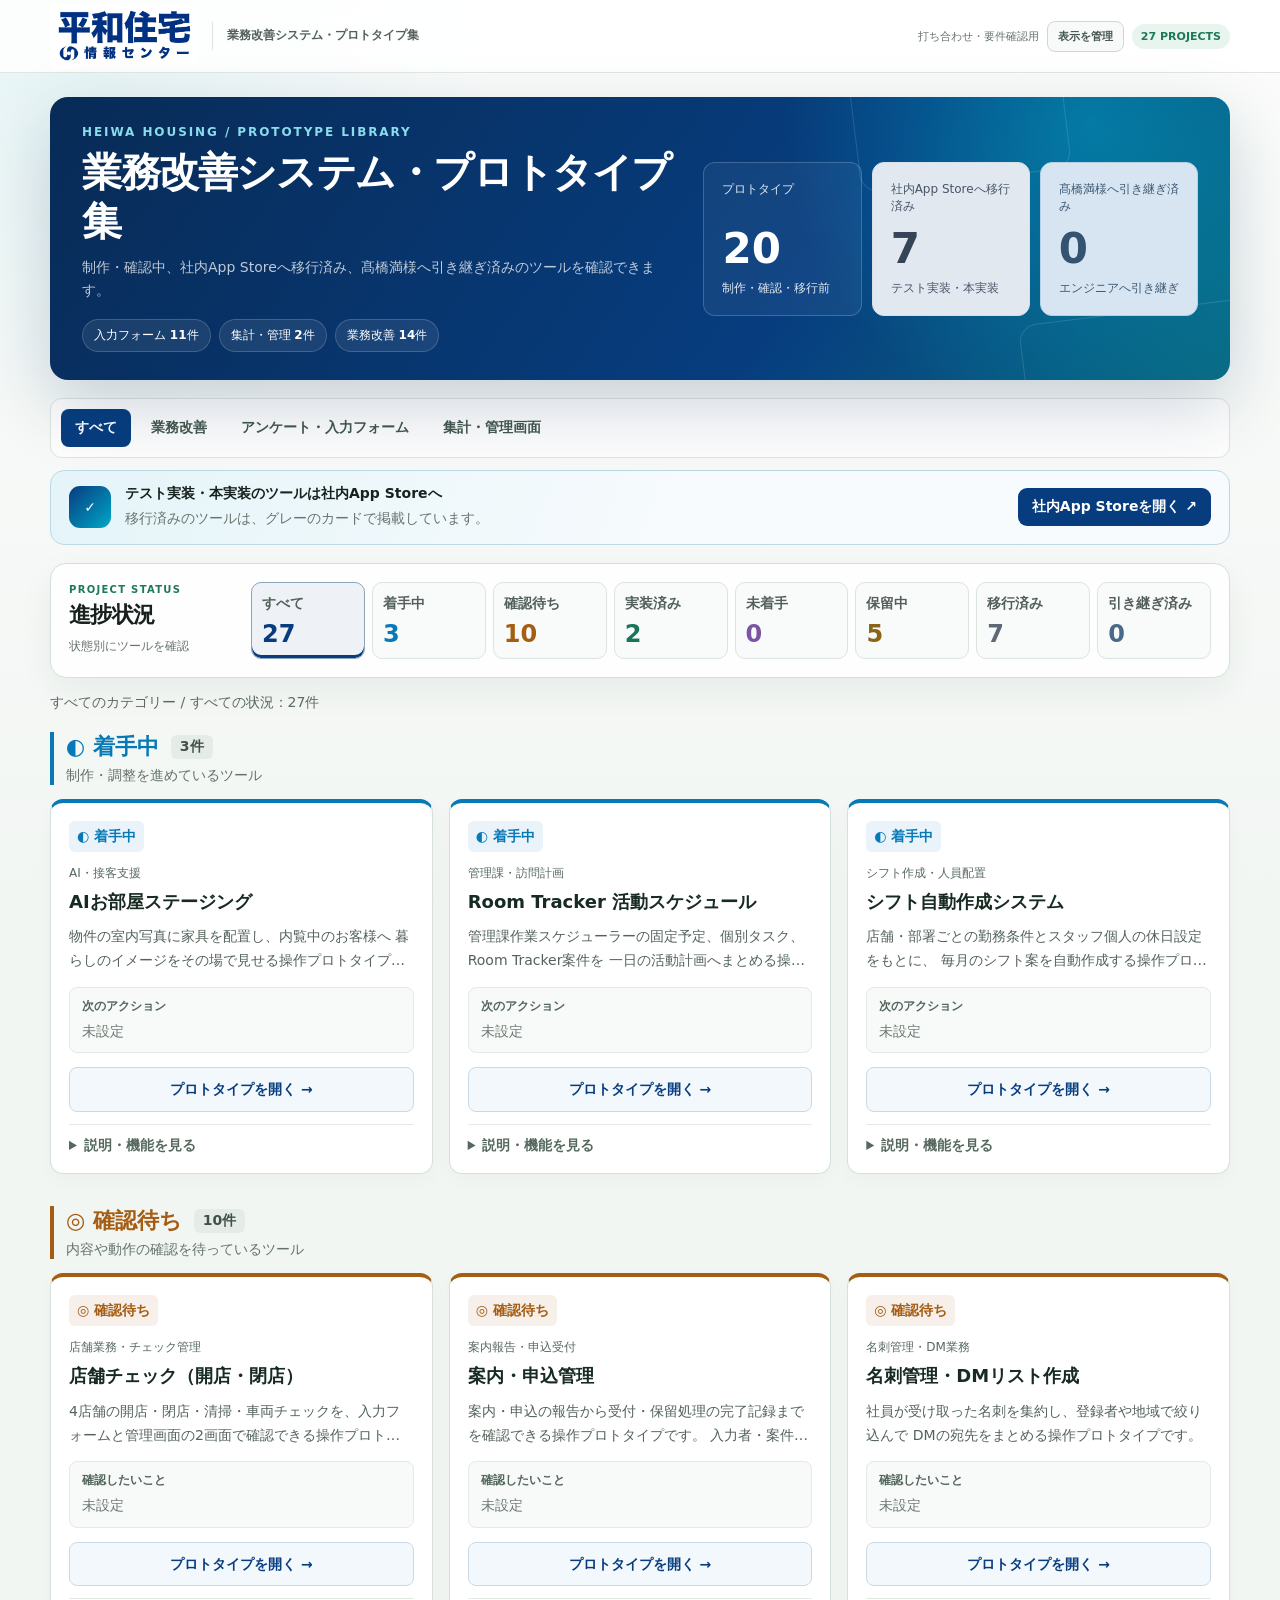
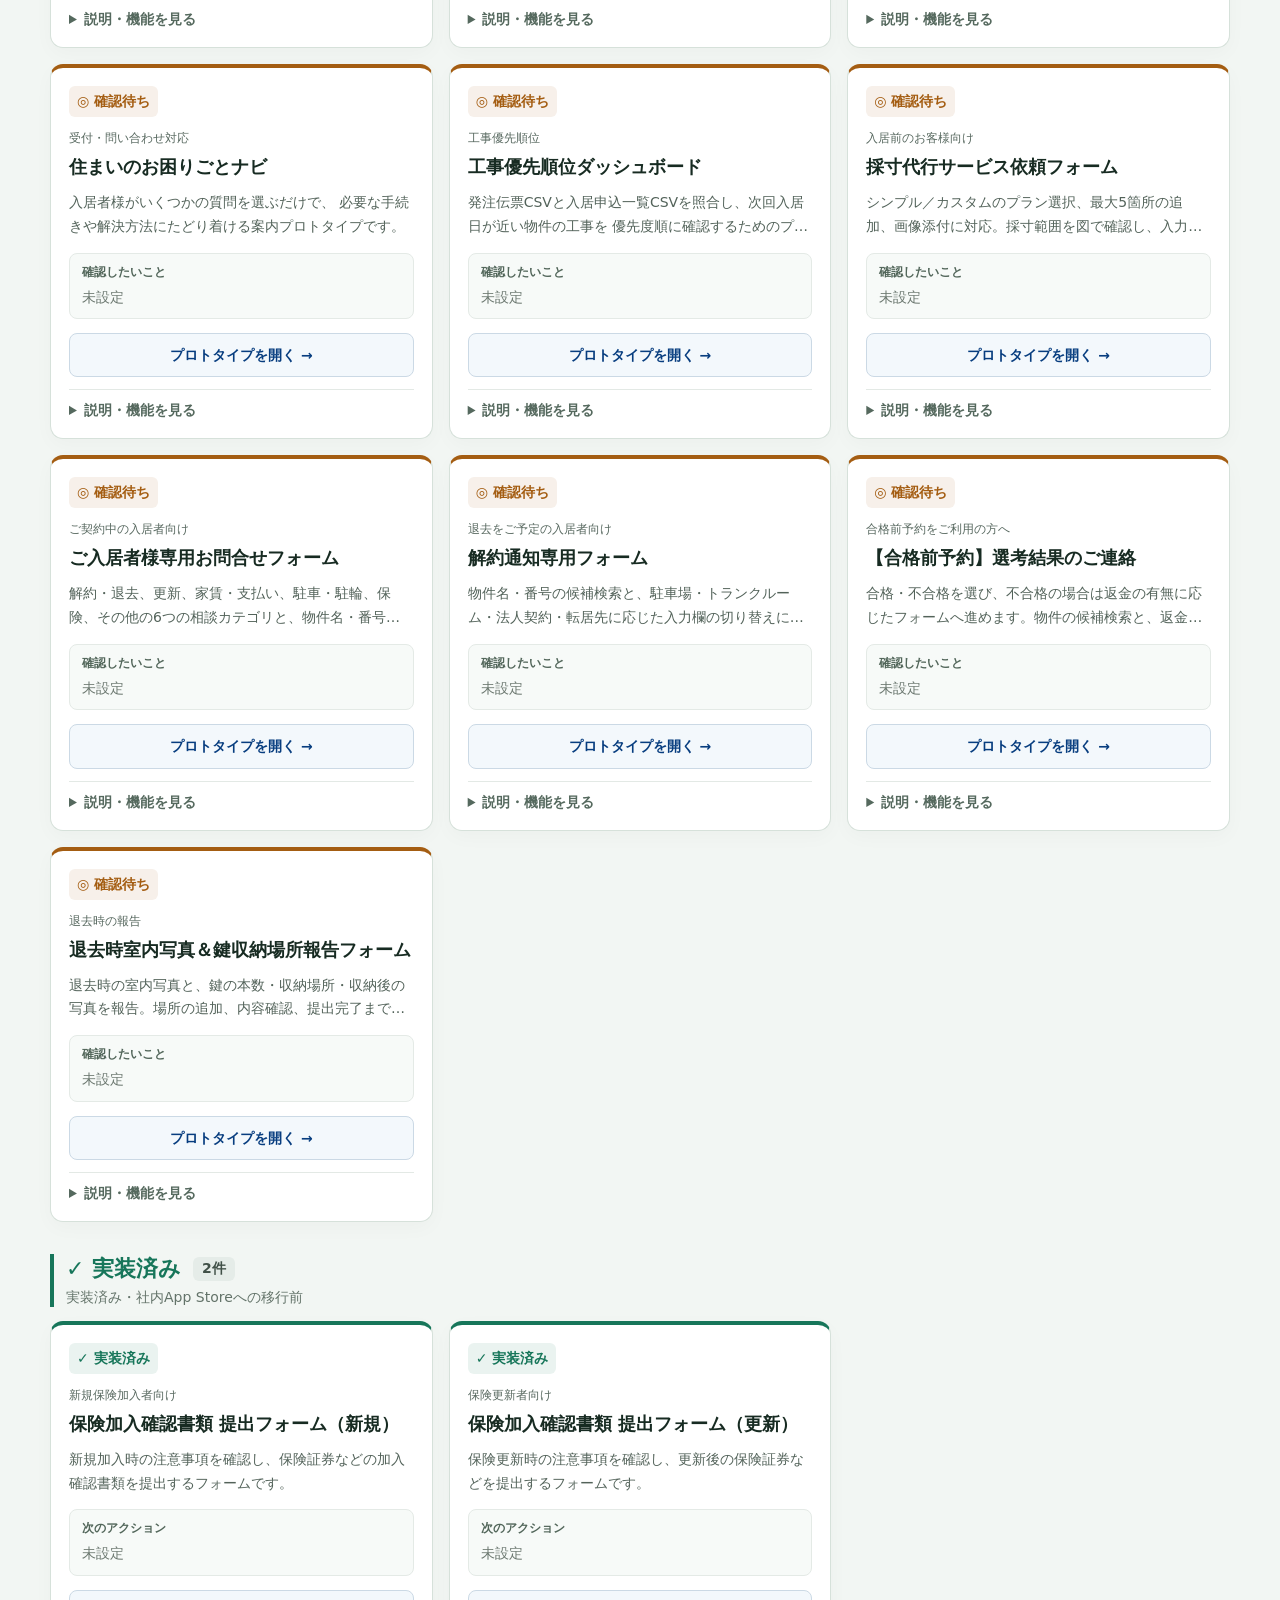
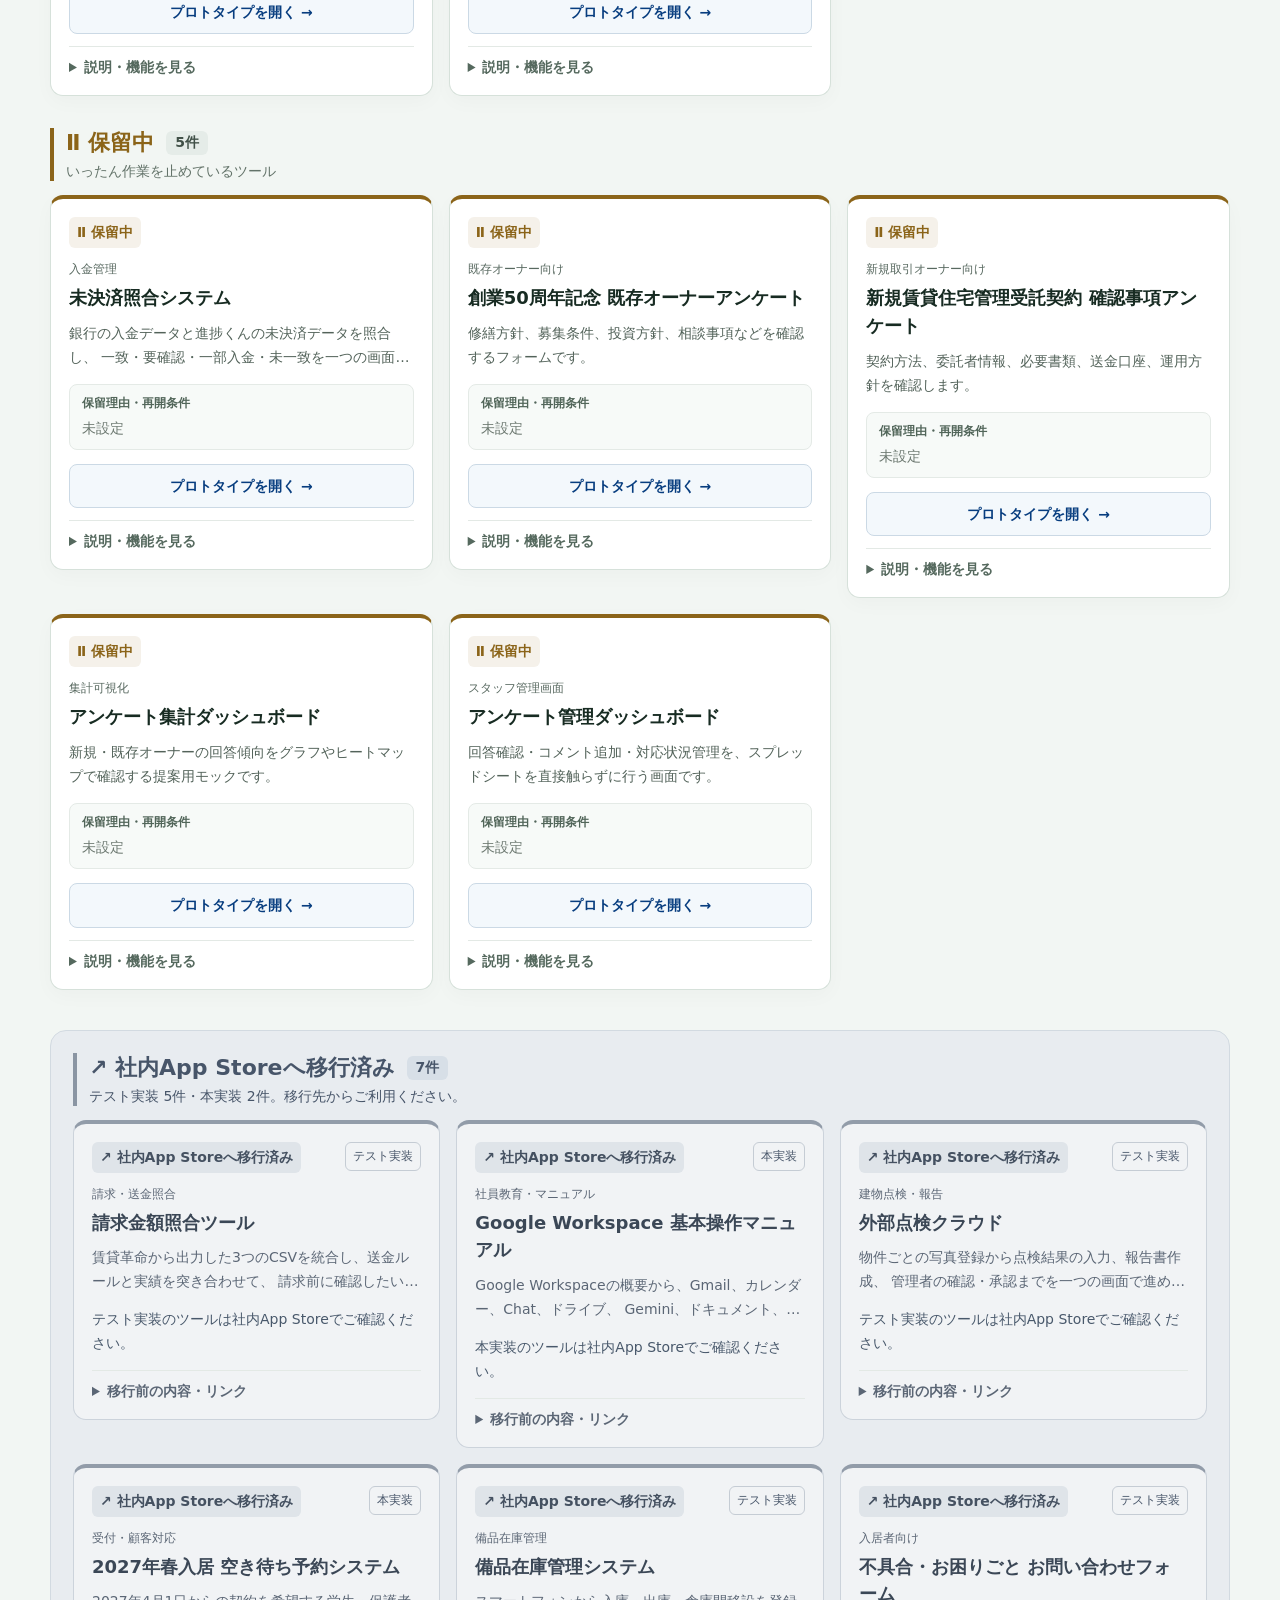
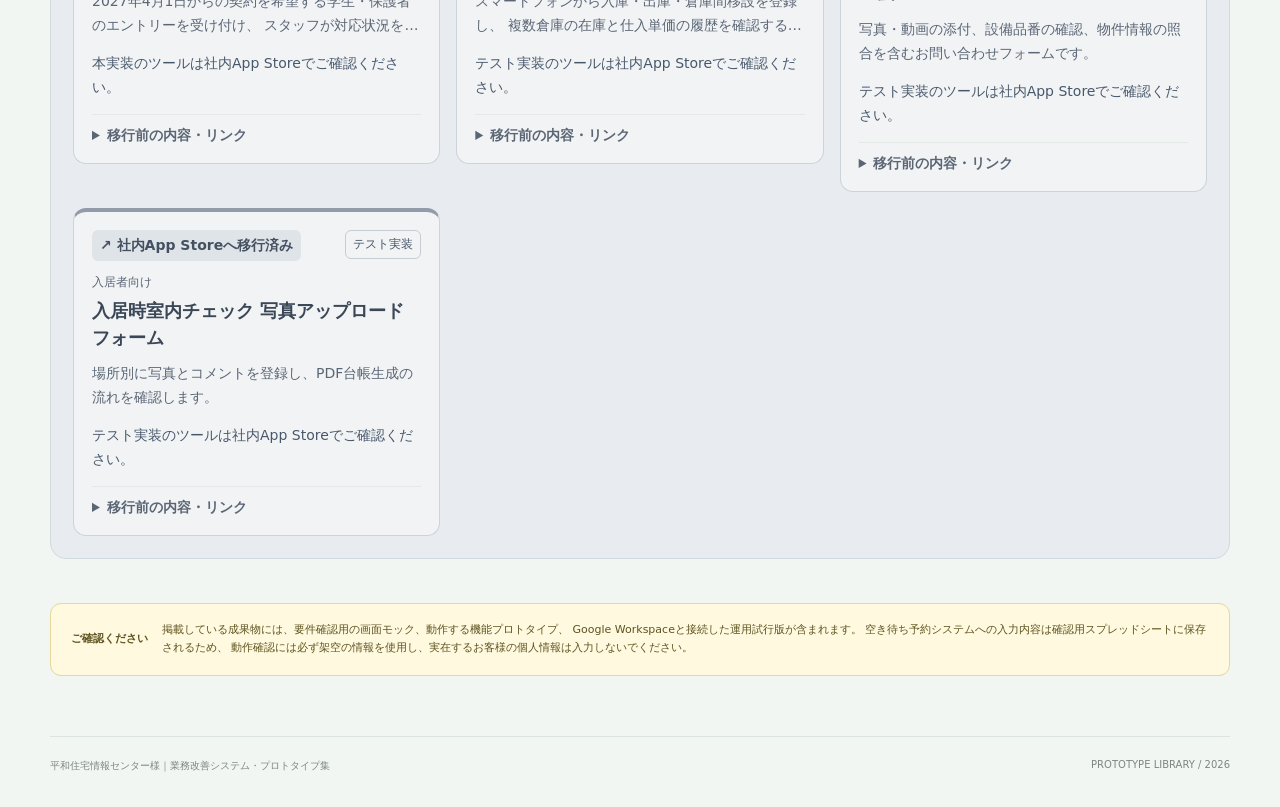
==== commit b3b376a2: "Add store checklist prototype to gallery" ====
--- a/index.html
+++ b/index.html
@@ -1177,7 +1177,7 @@
         <div class="header-meta">
           <span>打ち合わせ・要件確認用</span>
           <a class="admin-link" href="./admin/">表示を管理</a>
-          <strong><b data-project-total>26</b> PROJECTS</strong>
+          <strong><b data-project-total>27</b> PROJECTS</strong>
         </div>
       </div>
     </header>
@@ -1193,11 +1193,11 @@
           <div class="hero-chips" aria-label="成果物の種類">
             <span>入力フォーム <b data-category-count="forms">11</b>件</span>
             <span>集計・管理 <b data-category-count="dashboards">2</b>件</span>
-            <span>業務改善 <b data-category-count="operations">13</b>件</span>
+            <span>業務改善 <b data-category-count="operations">14</b>件</span>
           </div>
         </div>
         <div class="progress-overview" aria-label="掲載ツールの内訳">
-          <div><span>プロトタイプ</span><strong data-working-total>18</strong><small>制作・確認・移行前</small></div>
+          <div><span>プロトタイプ</span><strong data-working-total>20</strong><small>制作・確認・移行前</small></div>
           <div class="overview-migrated"><span>社内App Storeへ移行済み</span><strong data-migrated-total>7</strong><small>テスト実装・本実装</small></div>
           <div class="overview-handed-off"><span>髙橋満様へ引き継ぎ済み</span><strong data-handed-off-total>0</strong><small>エンジニアへ引き継ぎ</small></div>
         </div>
@@ -1236,7 +1236,7 @@
         </div>
         <div class="status-filters" data-progress-filters aria-label="ステータスで絞り込む">
           <button class="status-filter all" type="button" data-filter="all" aria-pressed="true">
-            <span>すべて</span><strong data-project-total>26</strong>
+            <span>すべて</span><strong data-project-total>27</strong>
           </button>
           <button class="status-filter done" type="button" data-filter="done" aria-pressed="false">
             <span>実装済み</span><strong data-count="done">0</strong>
@@ -1272,6 +1272,54 @@
           </div>
           <span>現場業務の整理と効率化</span>
         </div>
+
+        <article class="featured-card" id="store-check">
+          <div class="featured-content">
+            <span class="tag green new">店舗業務・チェック管理</span>
+            <h3>店舗チェック（開店・閉店）</h3>
+            <p>
+              4店舗の開店・閉店・清掃・車両チェックを、入力フォームと管理画面の2画面で確認できる操作プロトタイプです。
+              入力者を自動記録し、承認権限のある人だけが入力内容に最終チェックを入れられます。
+            </p>
+            <ul class="feature-list">
+              <li>店舗・日付・作業区分ごとのチェックと補足コメントを記録</li>
+              <li>画像・動画の複数添付、写真のプレビュー、動画再生に対応</li>
+              <li>管理画面で入力者・承認者・日時を確認し、閲覧のみと承認ありを切り替えて体験</li>
+            </ul>
+            <p class="access-note">
+              ※デモアカウントで操作する試用版です。Google Workspace認証・社員間共有は未接続で、
+              記録と添付はブラウザ内に保存されます。現在は閲覧権限のある方のみアクセスできます。
+            </p>
+            <a
+              class="open-button"
+              href="https://heiwa-store-check-prototype.cantera-saito.chatgpt.site/"
+              target="_blank"
+              rel="noopener"
+            >
+              店舗チェックを開く <span aria-hidden="true">›</span>
+            </a>
+          </div>
+          <div class="featured-preview" aria-hidden="true">
+            <div class="preview-window">
+              <div class="preview-bar"><i></i><i></i><i></i></div>
+              <div class="preview-summary">
+                <div><span>画面構成</span><b>2</b></div>
+                <div><span>入力者</span><b>自動</b></div>
+                <div><span>最終チェック</span><b>権限別</b></div>
+                <div><span>画像・動画</span><b>対応</b></div>
+              </div>
+              <div class="preview-body">
+                <div class="preview-table">
+                  <div><i></i><i></i><i></i></div>
+                  <div><i></i><i></i><i></i></div>
+                  <div><i></i><i></i><i></i></div>
+                  <div><i></i><i></i><i></i></div>
+                </div>
+                <div class="preview-side"><i></i><i></i><i></i><i></i></div>
+              </div>
+            </div>
+          </div>
+        </article>
 
         <article class="featured-card" id="viewing-application">
           <div class="featured-content">
@@ -2109,7 +2157,7 @@
       <span>平和住宅情報センター様｜業務改善システム・プロトタイプ集</span>
       <span>PROTOTYPE LIBRARY / 2026</span>
     </footer>
-    <script src="./assets/project-state.js?v=20261011-resident-inquiry"></script>
+    <script src="./assets/project-state.js?v=20261012-store-check"></script>
     <script src="./assets/gallery-status.js?v=20260927-engineer"></script>
   </body>
 </html>
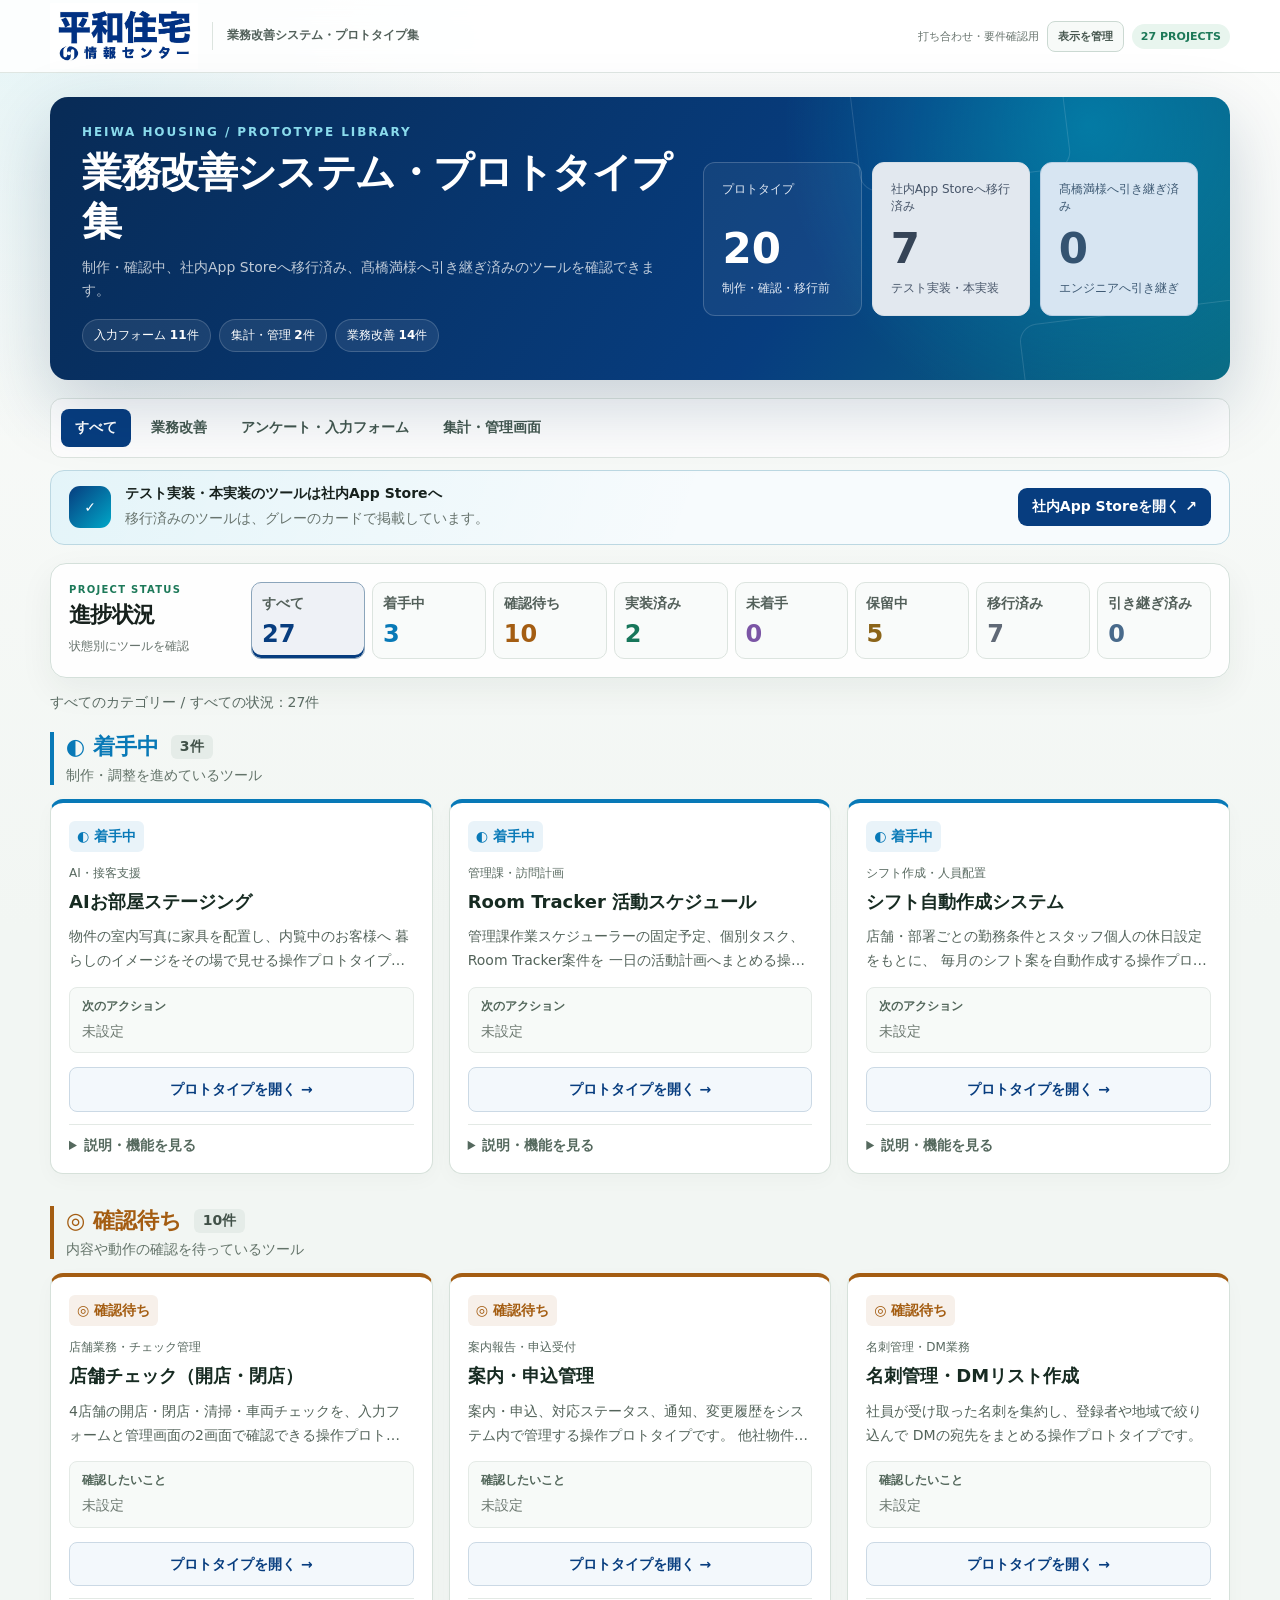
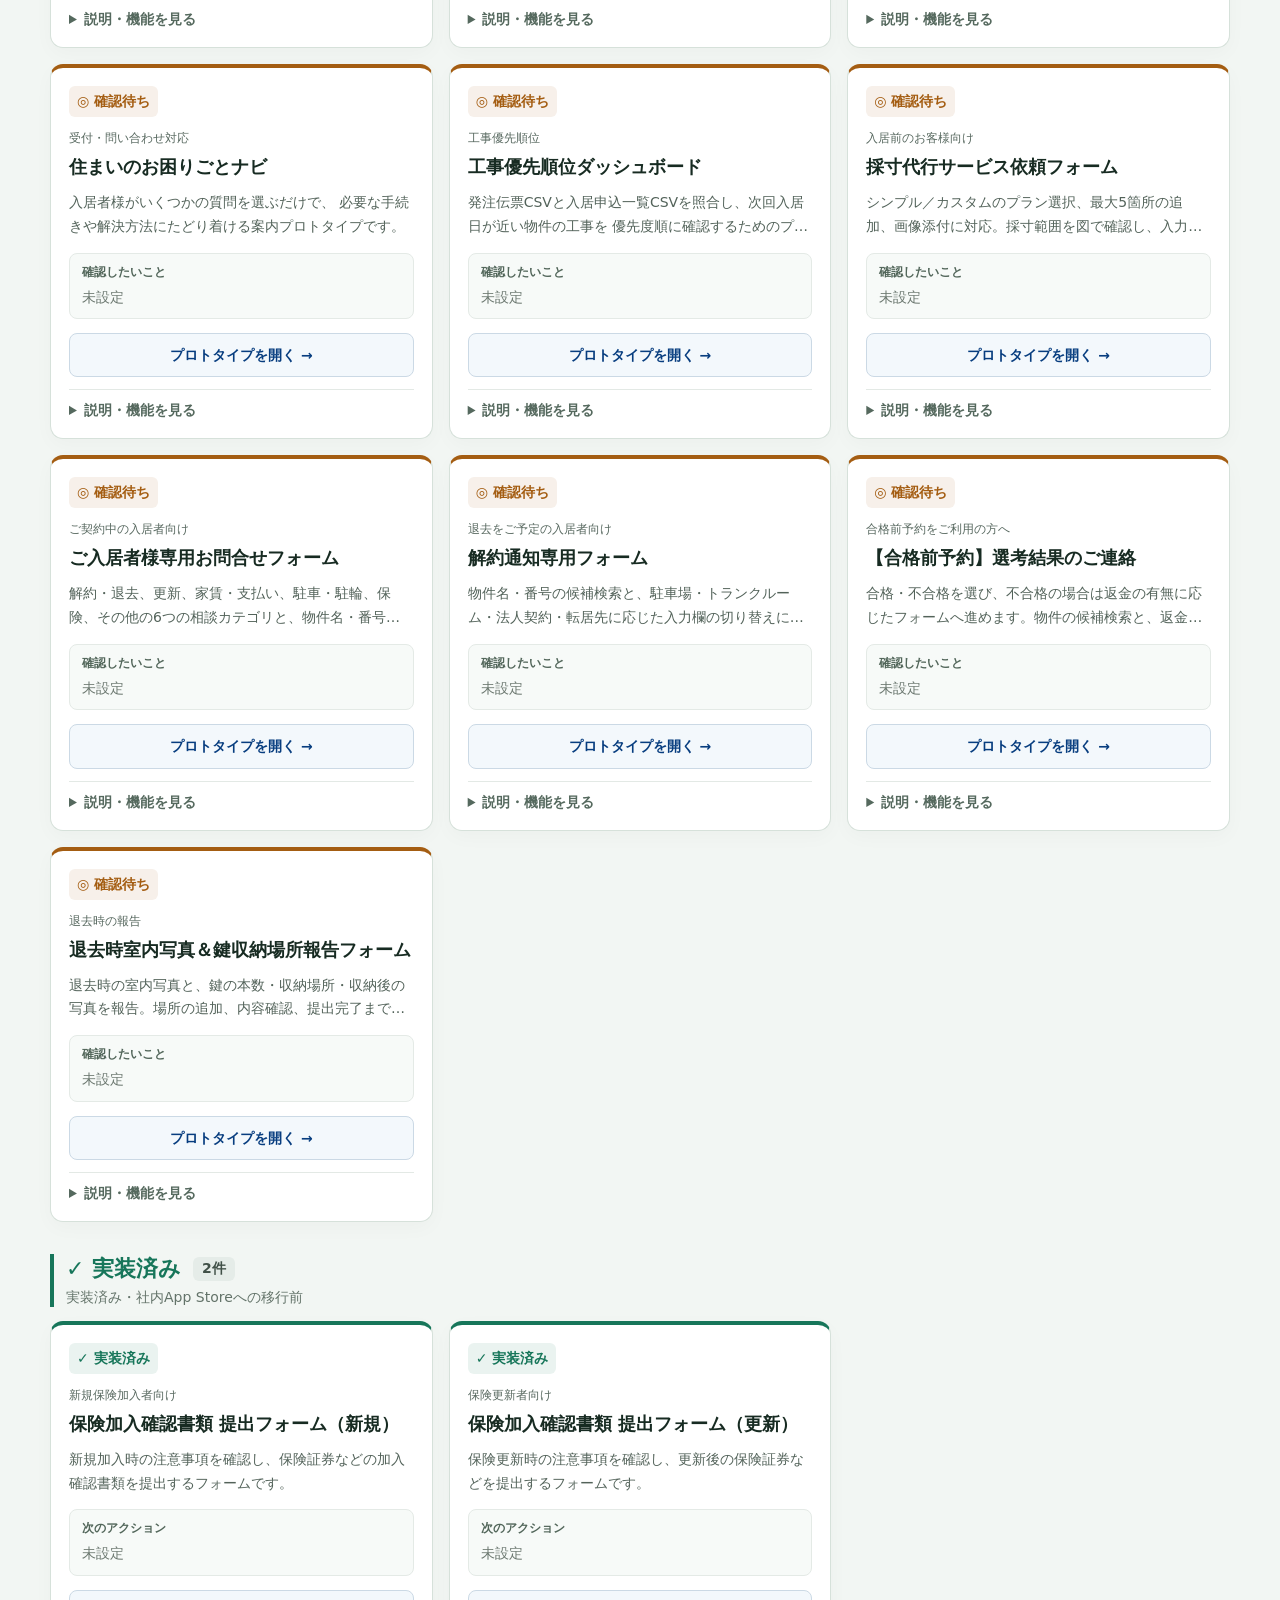
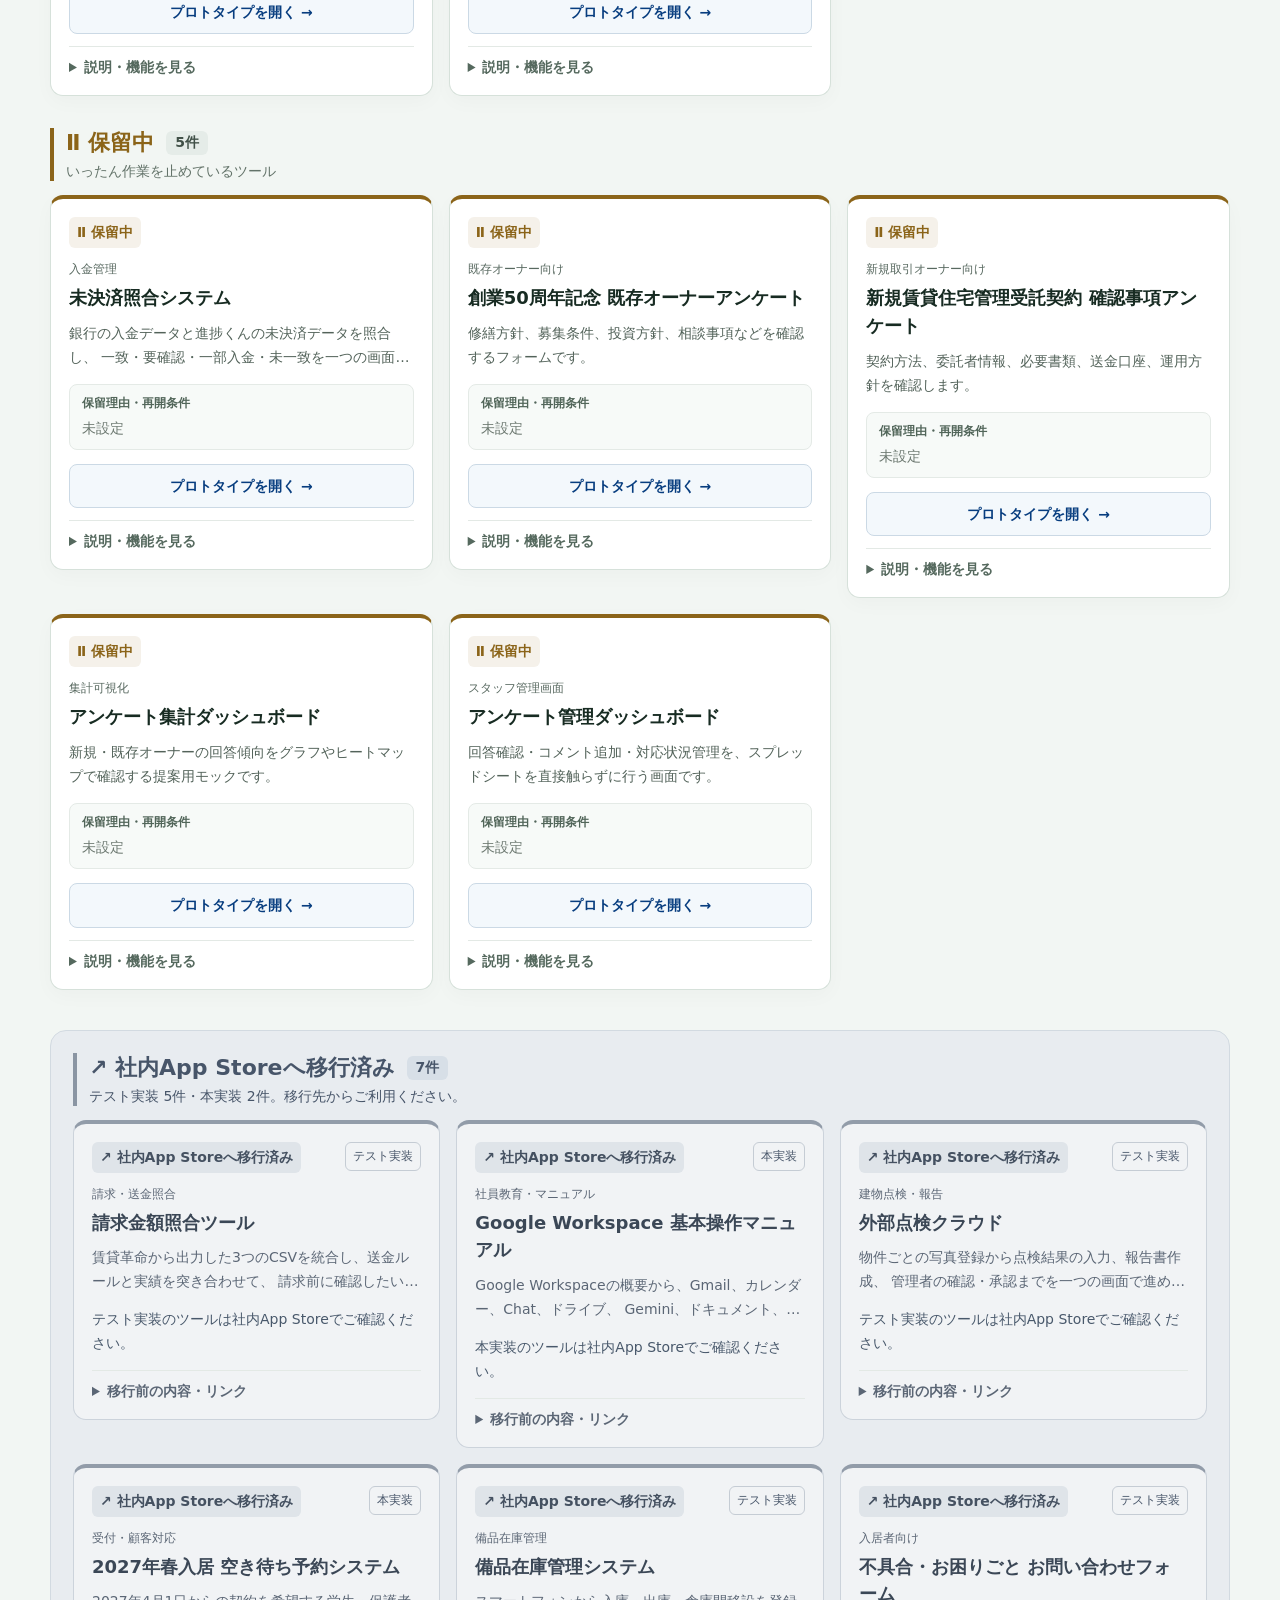
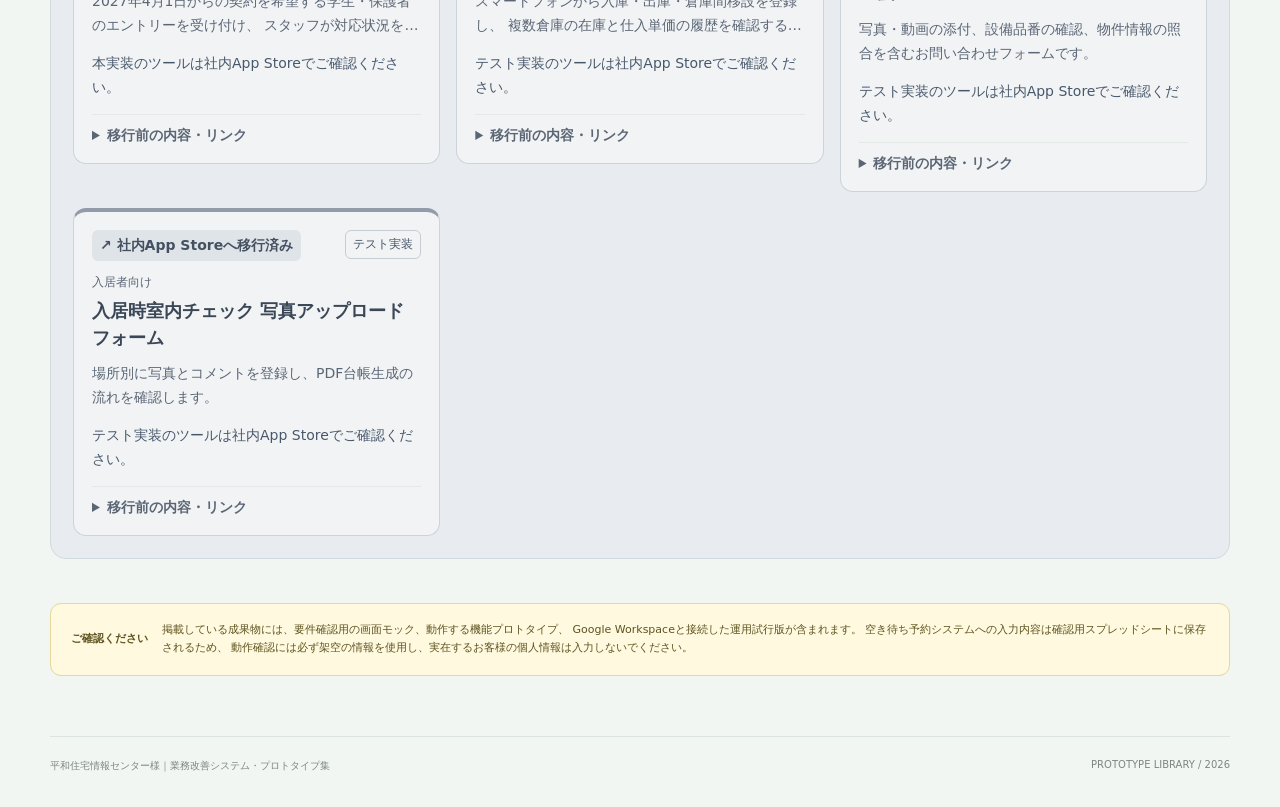
==== commit 69b15b8a: "Update viewing prototype description for integrated workflow" ====
--- a/index.html
+++ b/index.html
@@ -1326,17 +1326,17 @@
             <span class="tag green new">案内報告・申込受付</span>
             <h3>案内・申込管理</h3>
             <p>
-              案内・申込の報告から受付・保留処理の完了記録までを確認できる操作プロトタイプです。
-              入力者・案件の担当者・受付担当者を分け、代理報告にも対応しています。
+              案内・申込、対応ステータス、通知、変更履歴をシステム内で管理する操作プロトタイプです。
+              他社物件は資料写真のOCRで仮登録し、詳細情報や案内後の成約結果を補完できます。
             </p>
             <ul class="feature-list">
-              <li>自社のみ・他社のみ・両方の案内をまとめて報告</li>
-              <li>部屋・駐車場の申込、対応状況・履歴、担当者別の実績を確認</li>
-              <li>PC・スマホ用画面、Chat通知のイメージ、打合せの確認事項を体験</li>
+              <li>自社・他社の案内、写真OCR、詳細の補完と成約結果の紐づけ</li>
+              <li>マニュアルに基づく対応ステータスと操作者、システム内通知を記録</li>
+              <li>ホームから物件詳細を確認し、変更履歴を絞り込み・CSV出力</li>
             </ul>
             <p class="access-note">
-              ※架空データを使った説明用です。Google認証・CSV同期・Chat送信は未接続で、
-              現在は閲覧権限のある方のみアクセスできます。
+              ※説明用の試作です。記録・写真は利用中のブラウザ内に保存されます。
+              Google認証・共有ドライブからの毎朝自動取込は本実装時に接続します。
             </p>
             <a
               class="open-button"
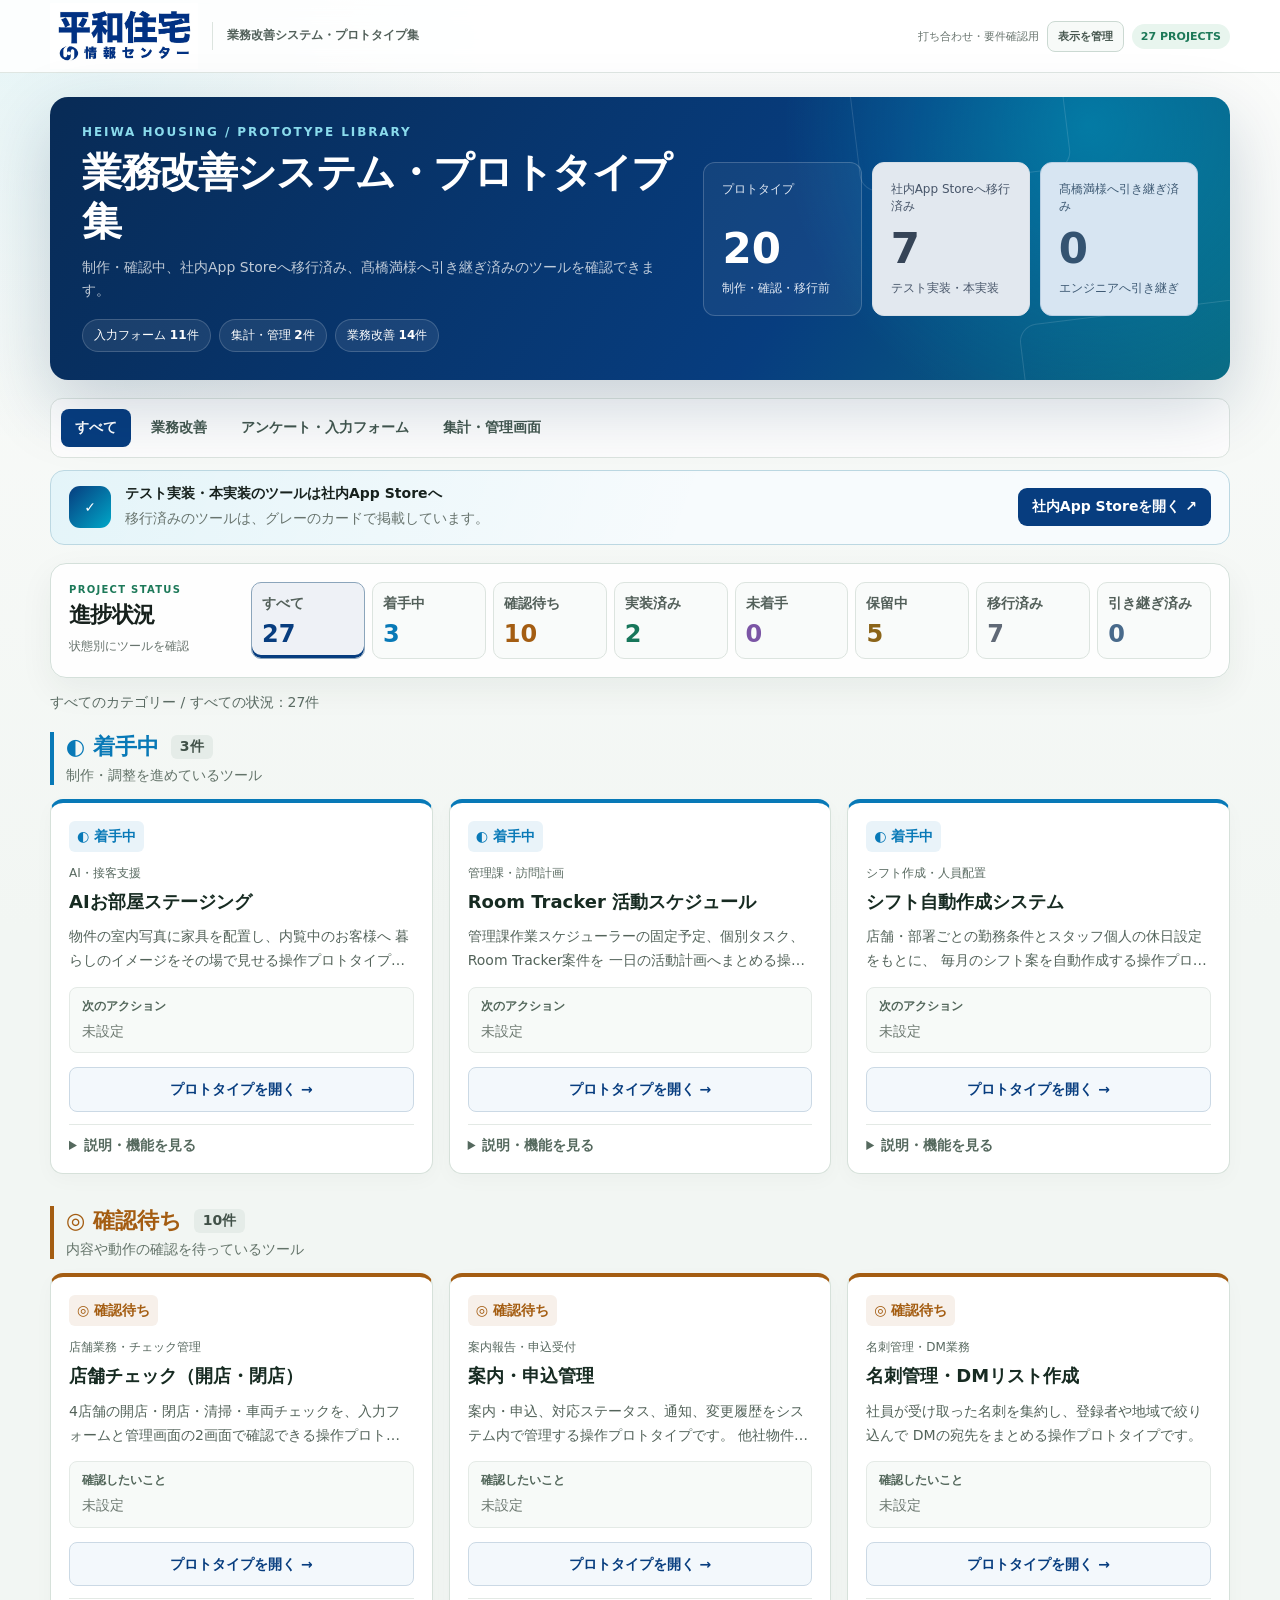
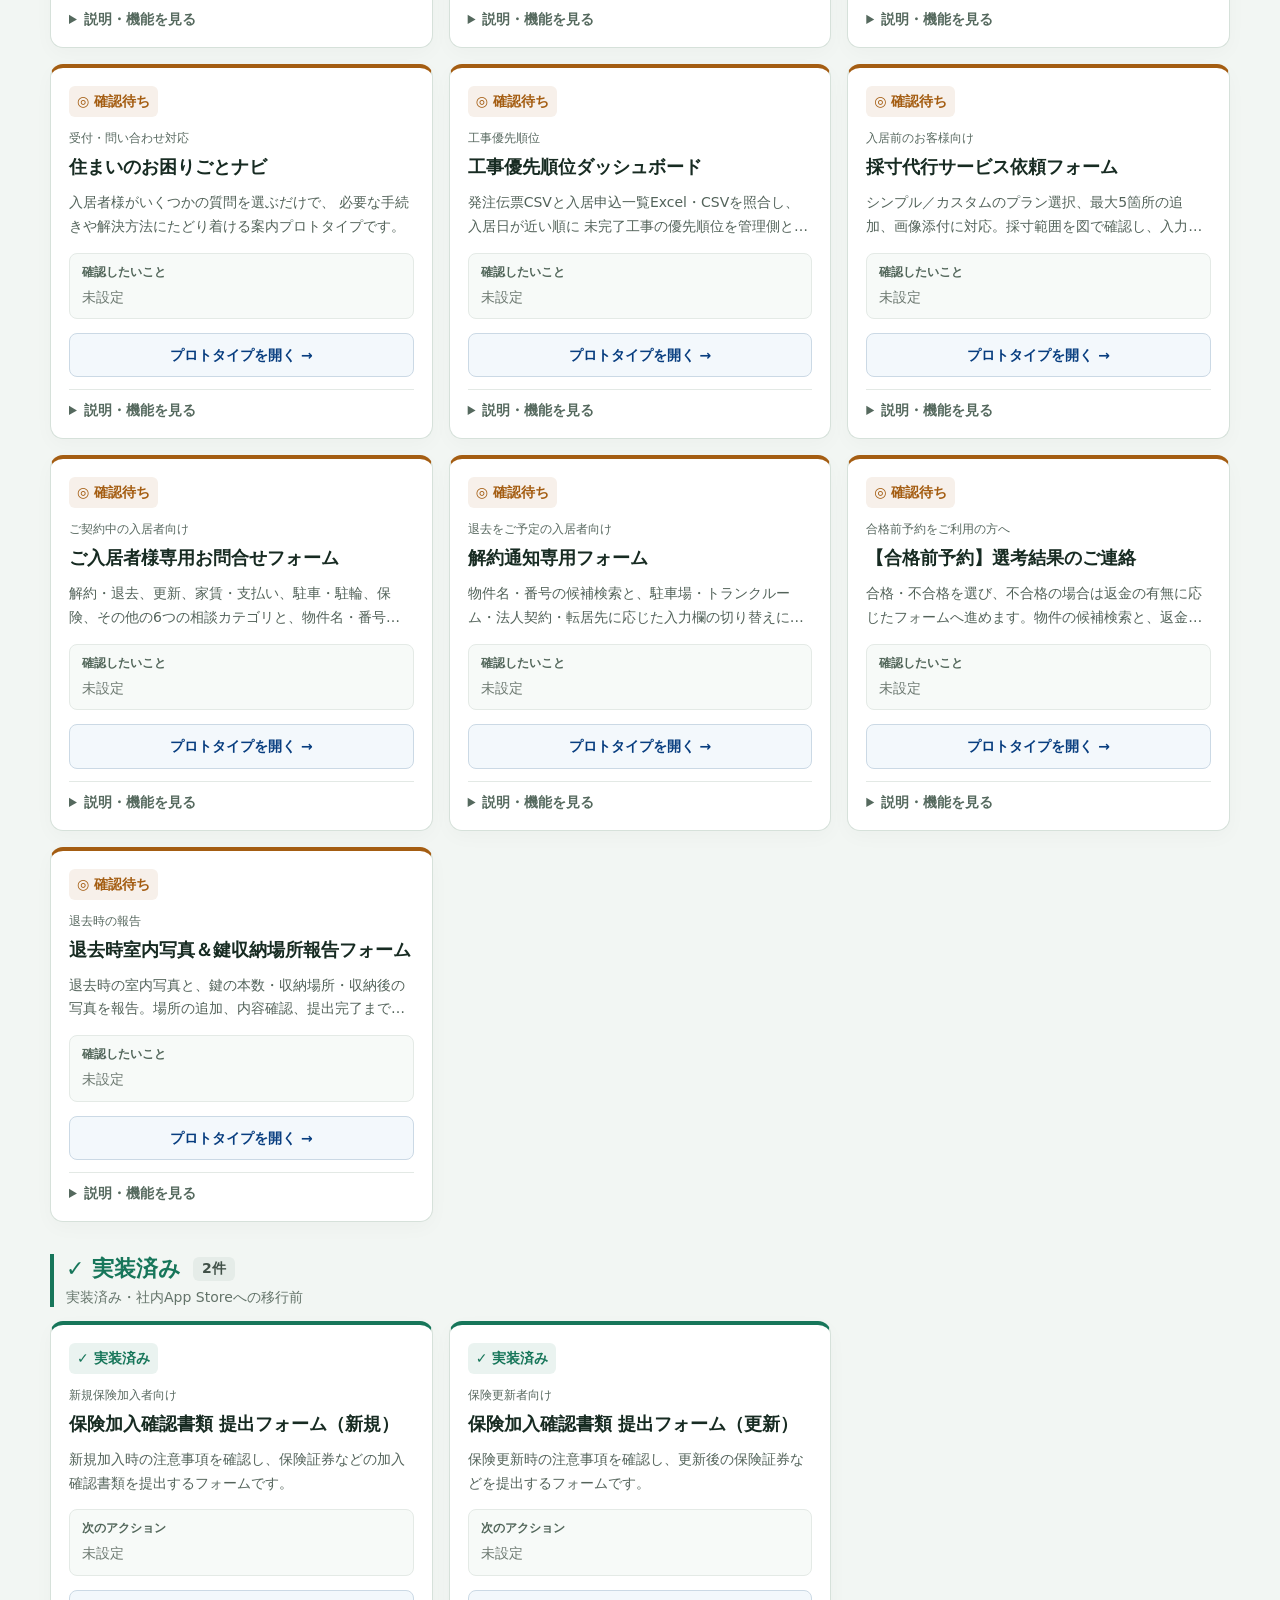
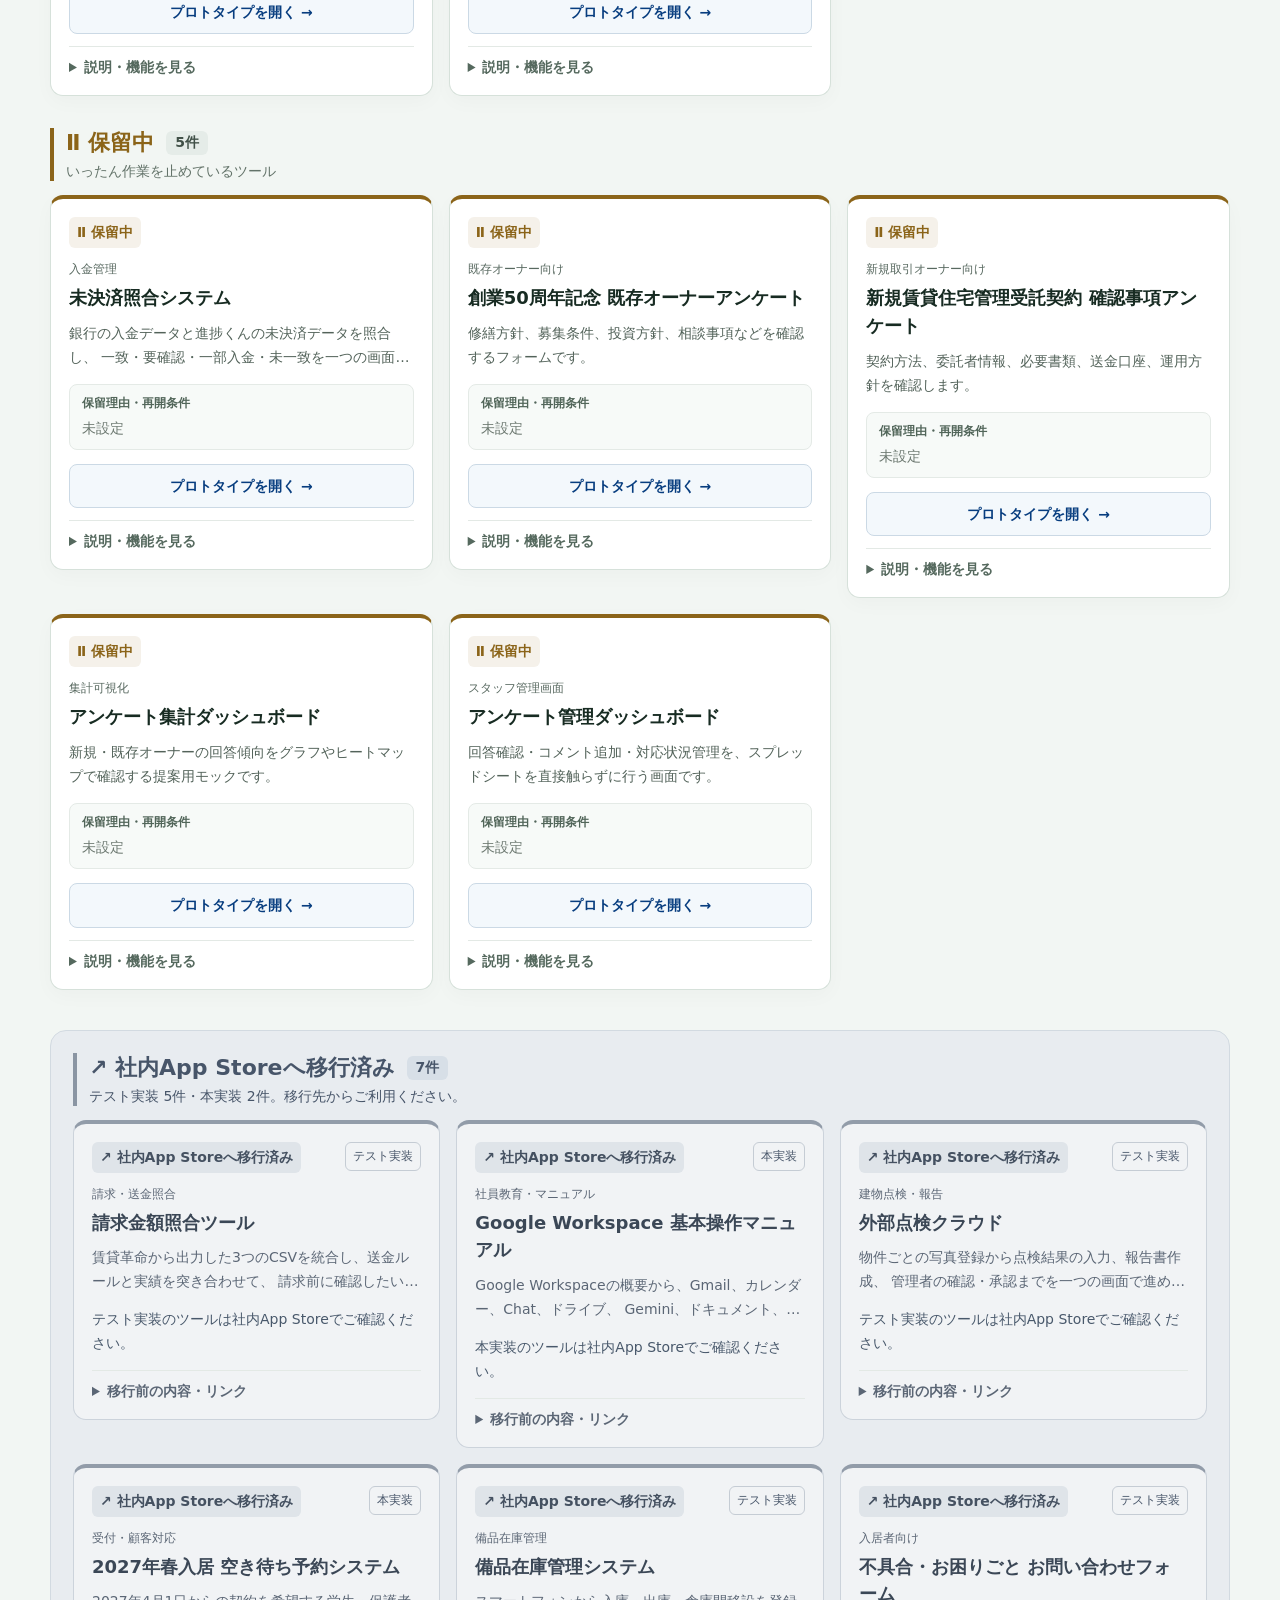
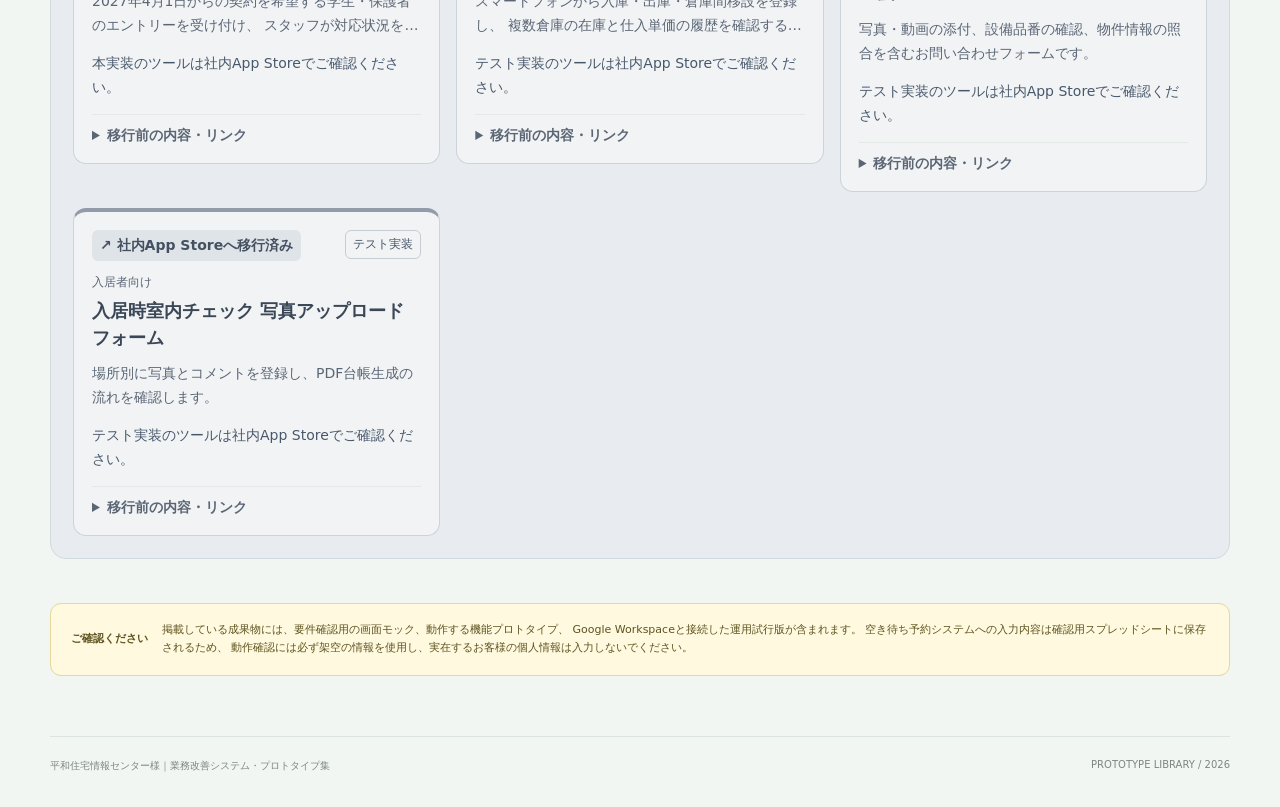
==== commit 51319e7d: "Switch construction priority gallery entry to new dashboard" ====
--- a/index.html
+++ b/index.html
@@ -1875,31 +1875,31 @@
             <span class="tag orange new">工事優先順位</span>
             <h3>工事優先順位ダッシュボード</h3>
             <p>
-              発注伝票CSVと入居申込一覧CSVを照合し、次回入居日が近い物件の工事を
-              優先度順に確認するためのプロトタイプです。
+              発注伝票CSVと入居申込一覧Excel・CSVを照合し、入居日が近い順に
+              未完了工事の優先順位を管理側と業者側で共有するプロトタイプです。
             </p>
             <ul class="feature-list">
-              <li>物件名＋号室で発注と入居予定を自動照合</li>
-              <li>緊急・注意・通常の優先度と期限矛盾を表示</li>
-              <li>絞り込み結果を郵便番号・発注URL付きCSVで出力</li>
+              <li>物件ID＋部屋番号で照合し、契約開始日順に表示</li>
+              <li>管理側で全業者の工事を確認・絞り込み・CSV出力</li>
+              <li>業者は専用URLで自社の最新一覧をログインなしで確認</li>
             </ul>
             <a
               class="open-button"
-              href="https://construction-priority-dashboard.vercel.app/"
+              href="https://heiwa-construction-priority.cantera-saito.chatgpt.site/"
               target="_blank"
               rel="noopener"
             >
-              工事優先順位モックを開く <span aria-hidden="true">›</span>
+              工事優先順位ダッシュボードを開く <span aria-hidden="true">›</span>
             </a>
           </div>
           <div class="featured-preview" aria-hidden="true">
             <div class="preview-window">
               <div class="preview-bar"><i></i><i></i><i></i></div>
               <div class="preview-summary">
-                <div><span>緊急</span><b>3</b></div>
-                <div><span>注意</span><b>2</b></div>
-                <div><span>通常</span><b>19</b></div>
-                <div><span>照合</span><b>CSV</b></div>
+                <div><span>管理画面</span><b>全業者</b></div>
+                <div><span>優先順位</span><b>入居日順</b></div>
+                <div><span>業者画面</span><b>専用URL</b></div>
+                <div><span>データ更新</span><b>2ファイル</b></div>
               </div>
               <div class="preview-body">
                 <div class="preview-table">
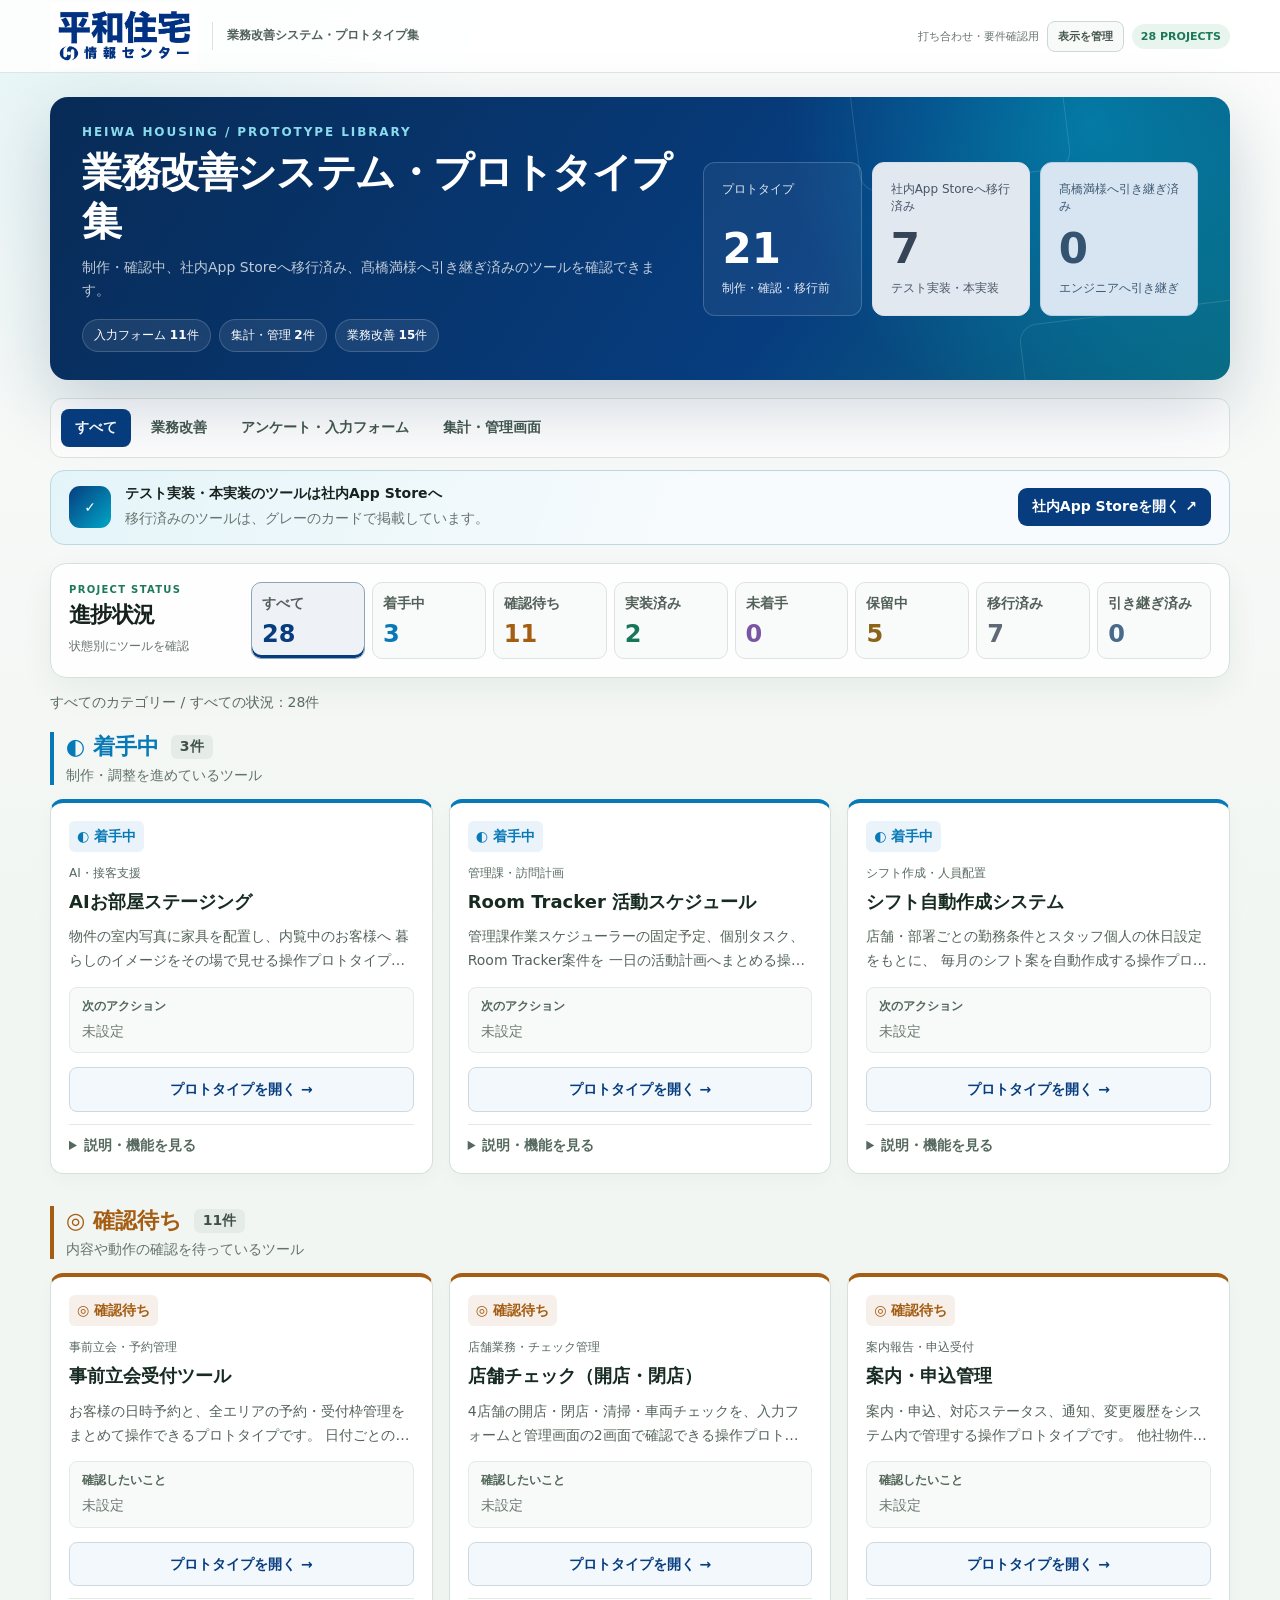
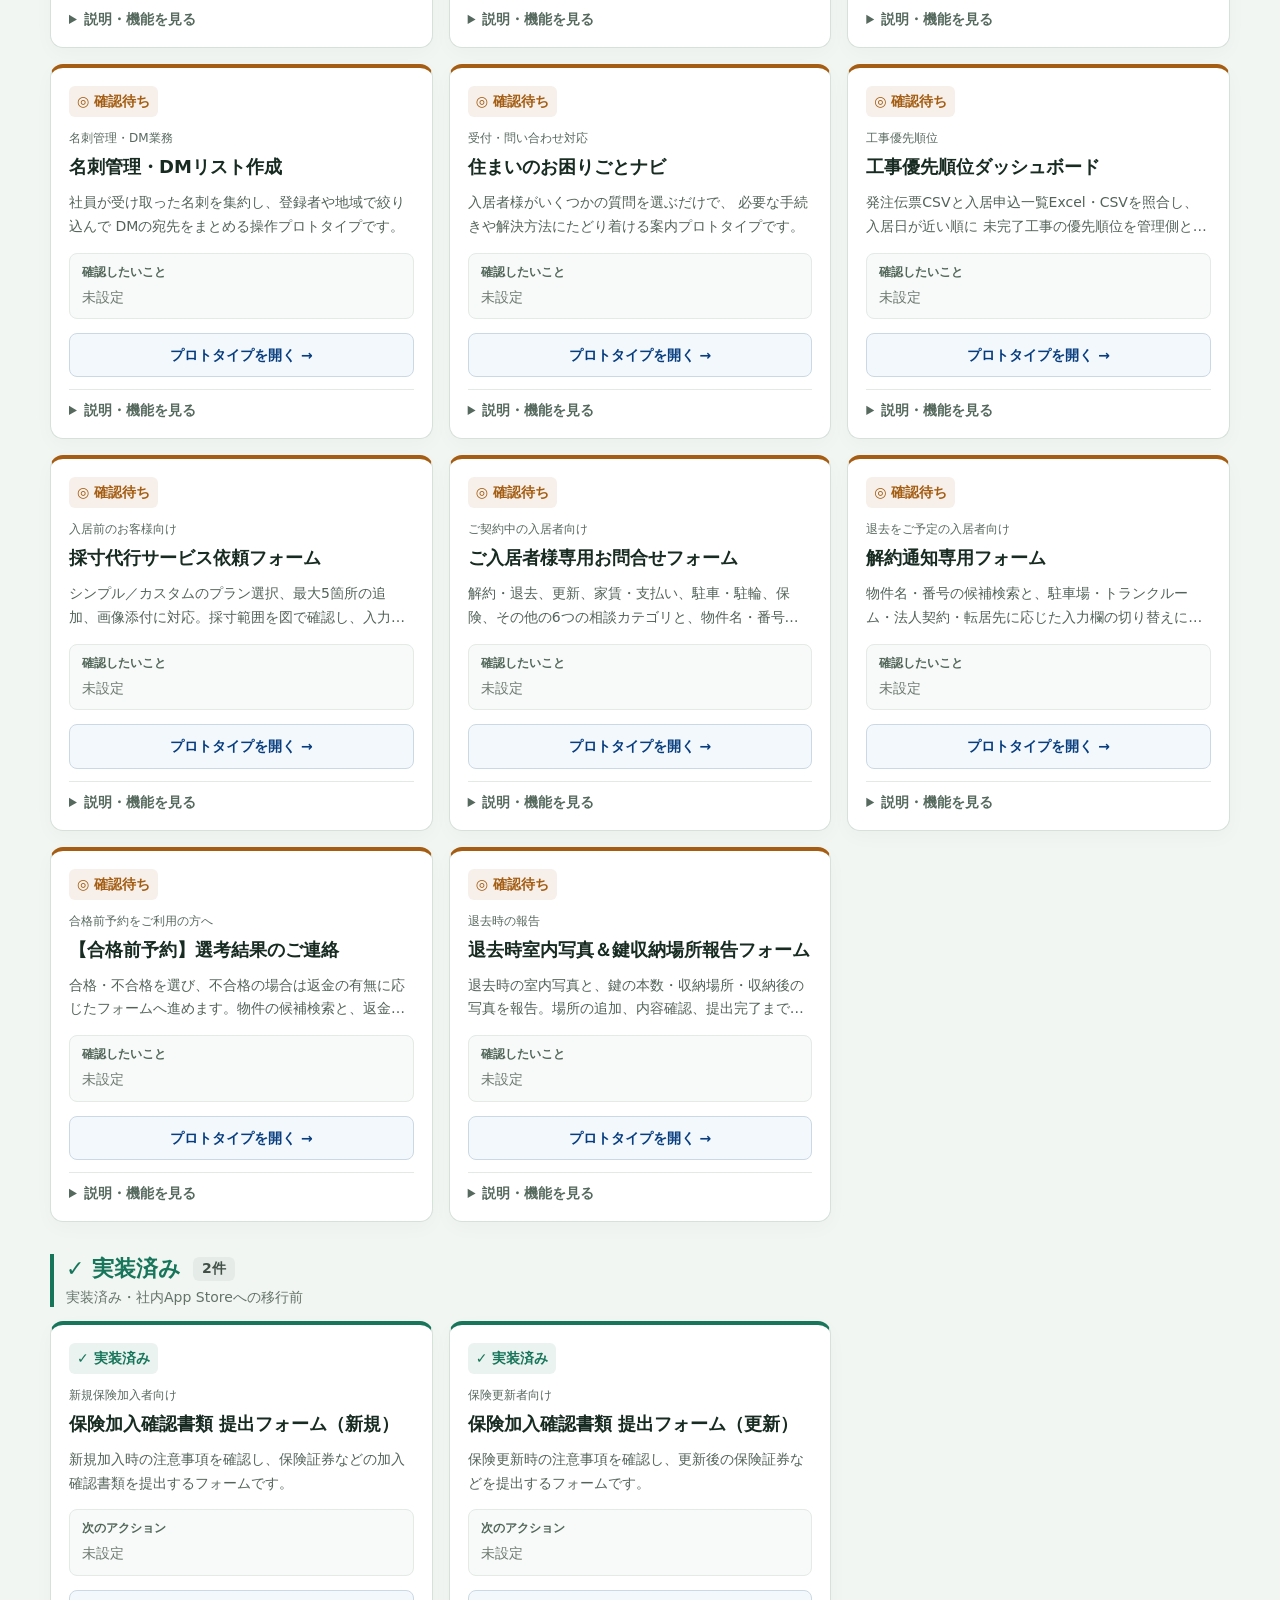
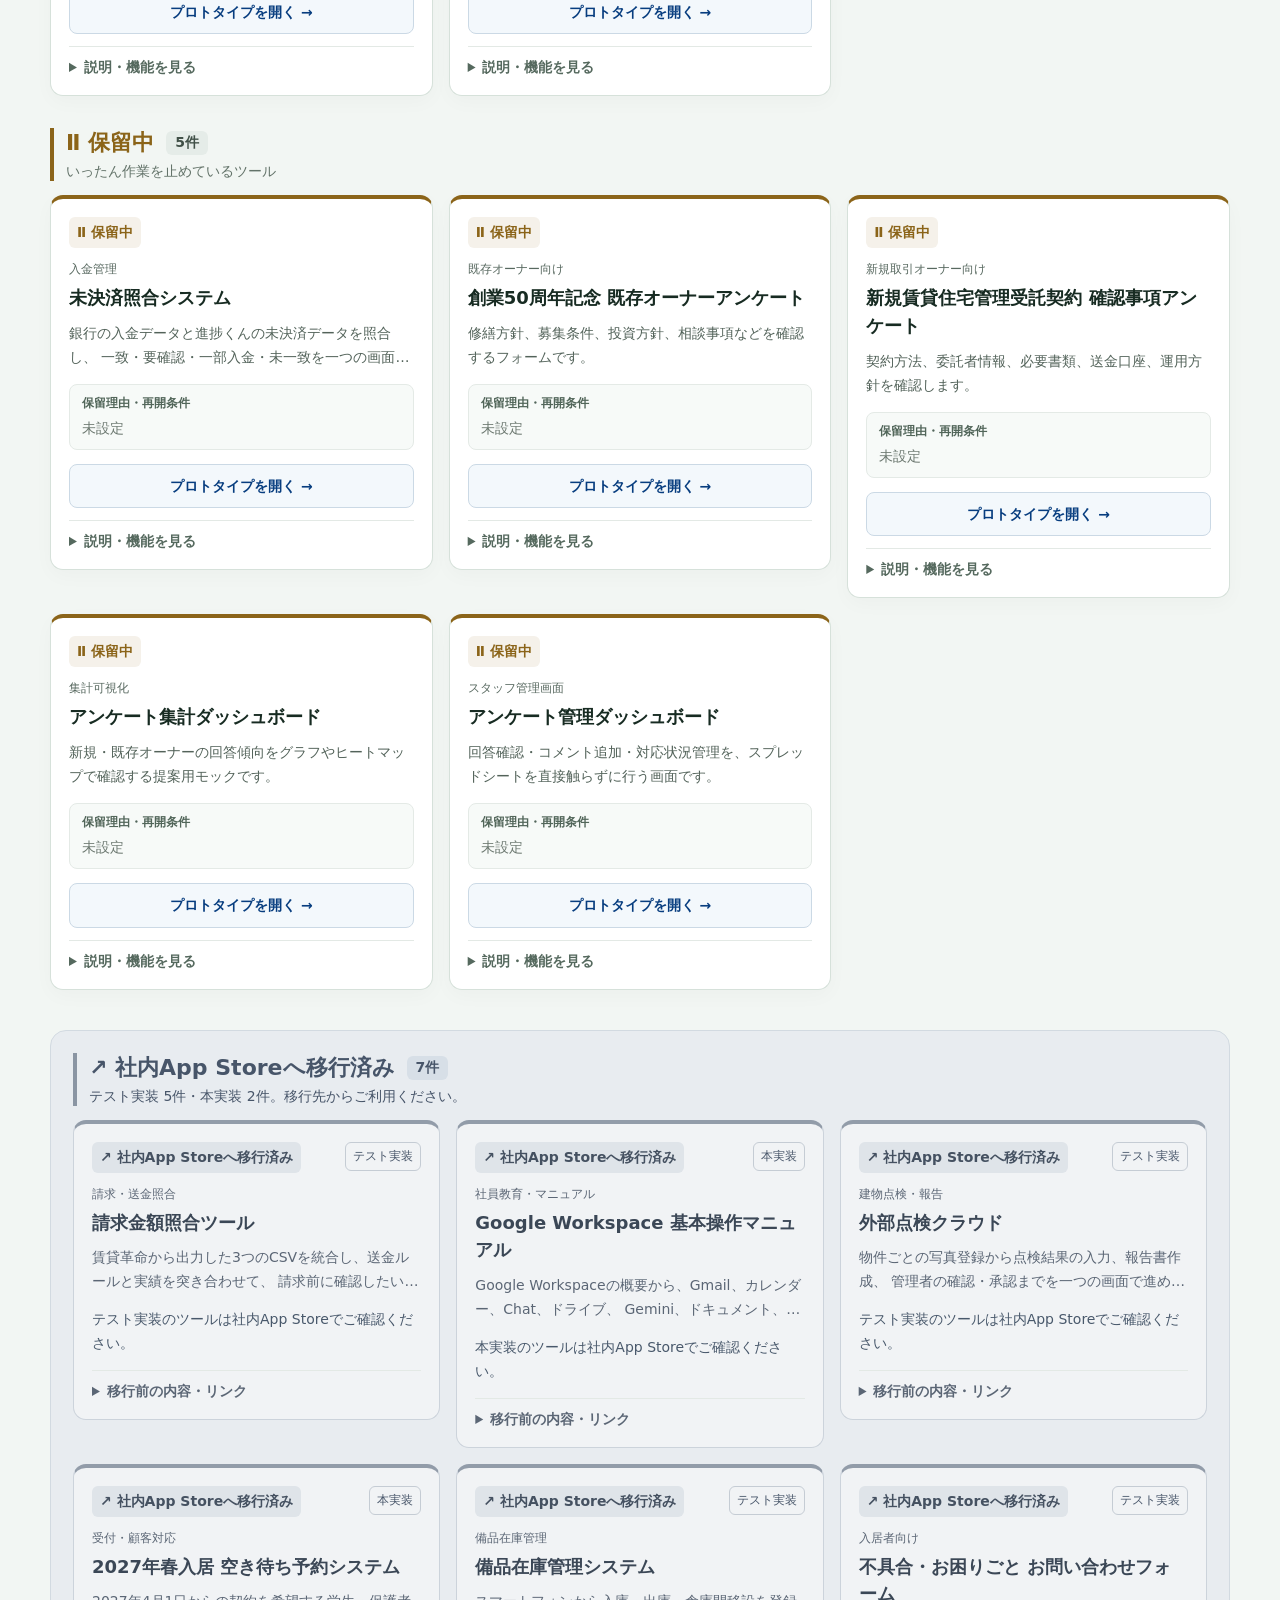
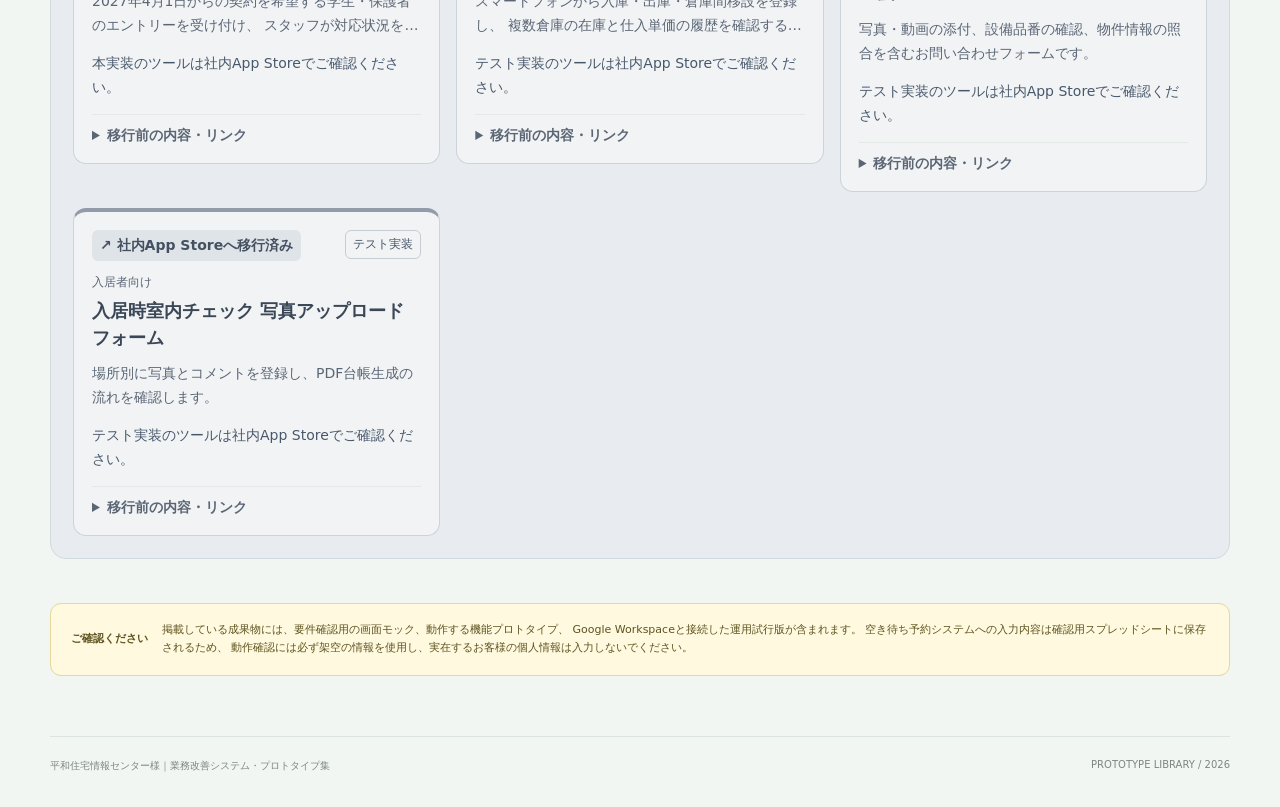
==== commit 1aebf170: "Add pre-inspection booking prototype to gallery" ====
--- a/index.html
+++ b/index.html
@@ -1273,6 +1273,64 @@
           <span>現場業務の整理と効率化</span>
         </div>
 
+        <article class="featured-card" id="pre-inspection-booking">
+          <div class="featured-content">
+            <span class="tag green new">事前立会・予約管理</span>
+            <h3>事前立会受付ツール</h3>
+            <p>
+              お客様の日時予約と、全エリアの予約・受付枠管理をまとめて操作できるプロトタイプです。
+              日付ごとの空き時間を選び、確認番号とメールアドレスで予約の照会・変更・キャンセルができます。
+            </p>
+            <ul class="feature-list">
+              <li>エリア専用フォームと、5色のエリアタブで一括管理するカレンダー・予約一覧</li>
+              <li>4時間帯・各4組を基本に受付日・時刻・定員を変更し、スタッフが代理入力</li>
+              <li>共通物件一覧の候補検索と、物件名・番号の自動反映、SMS対象CSVの出力</li>
+            </ul>
+            <p class="access-note">
+              ※予約情報は利用中のブラウザ内に保存されます。毎朝8:30のDrive取込は設定画面までの対応で、
+              定時実行・複数端末の共有・メールやSMSの実送信は未接続です。
+            </p>
+            <div class="button-row">
+              <a
+                class="open-button"
+                href="https://heiwa-inspection-booking-prototype.cantera-saito.chatgpt.site/#/admin"
+                target="_blank"
+                rel="noopener"
+              >
+                管理画面を開く <span aria-hidden="true">›</span>
+              </a>
+              <a
+                class="open-button secondary"
+                href="https://heiwa-inspection-booking-prototype.cantera-saito.chatgpt.site/#/reserve/1"
+                target="_blank"
+                rel="noopener"
+              >
+                お客様フォームを開く <span aria-hidden="true">›</span>
+              </a>
+            </div>
+          </div>
+          <div class="featured-preview" aria-hidden="true">
+            <div class="preview-window">
+              <div class="preview-bar"><i></i><i></i><i></i></div>
+              <div class="preview-summary">
+                <div><span>時間帯</span><b>4区分</b></div>
+                <div><span>標準定員</span><b>各4組</b></div>
+                <div><span>エリア</span><b>5色</b></div>
+                <div><span>予約照会</span><b>確認番号</b></div>
+              </div>
+              <div class="preview-body">
+                <div class="preview-table">
+                  <div><i></i><i></i><i></i></div>
+                  <div><i></i><i></i><i></i></div>
+                  <div><i></i><i></i><i></i></div>
+                  <div><i></i><i></i><i></i></div>
+                </div>
+                <div class="preview-side"><i></i><i></i><i></i><i></i></div>
+              </div>
+            </div>
+          </div>
+        </article>
+
         <article class="featured-card" id="store-check">
           <div class="featured-content">
             <span class="tag green new">店舗業務・チェック管理</span>
@@ -2157,7 +2215,7 @@
       <span>平和住宅情報センター様｜業務改善システム・プロトタイプ集</span>
       <span>PROTOTYPE LIBRARY / 2026</span>
     </footer>
-    <script src="./assets/project-state.js?v=20261012-store-check"></script>
+    <script src="./assets/project-state.js?v=20261015-pre-inspection"></script>
     <script src="./assets/gallery-status.js?v=20260927-engineer"></script>
   </body>
 </html>
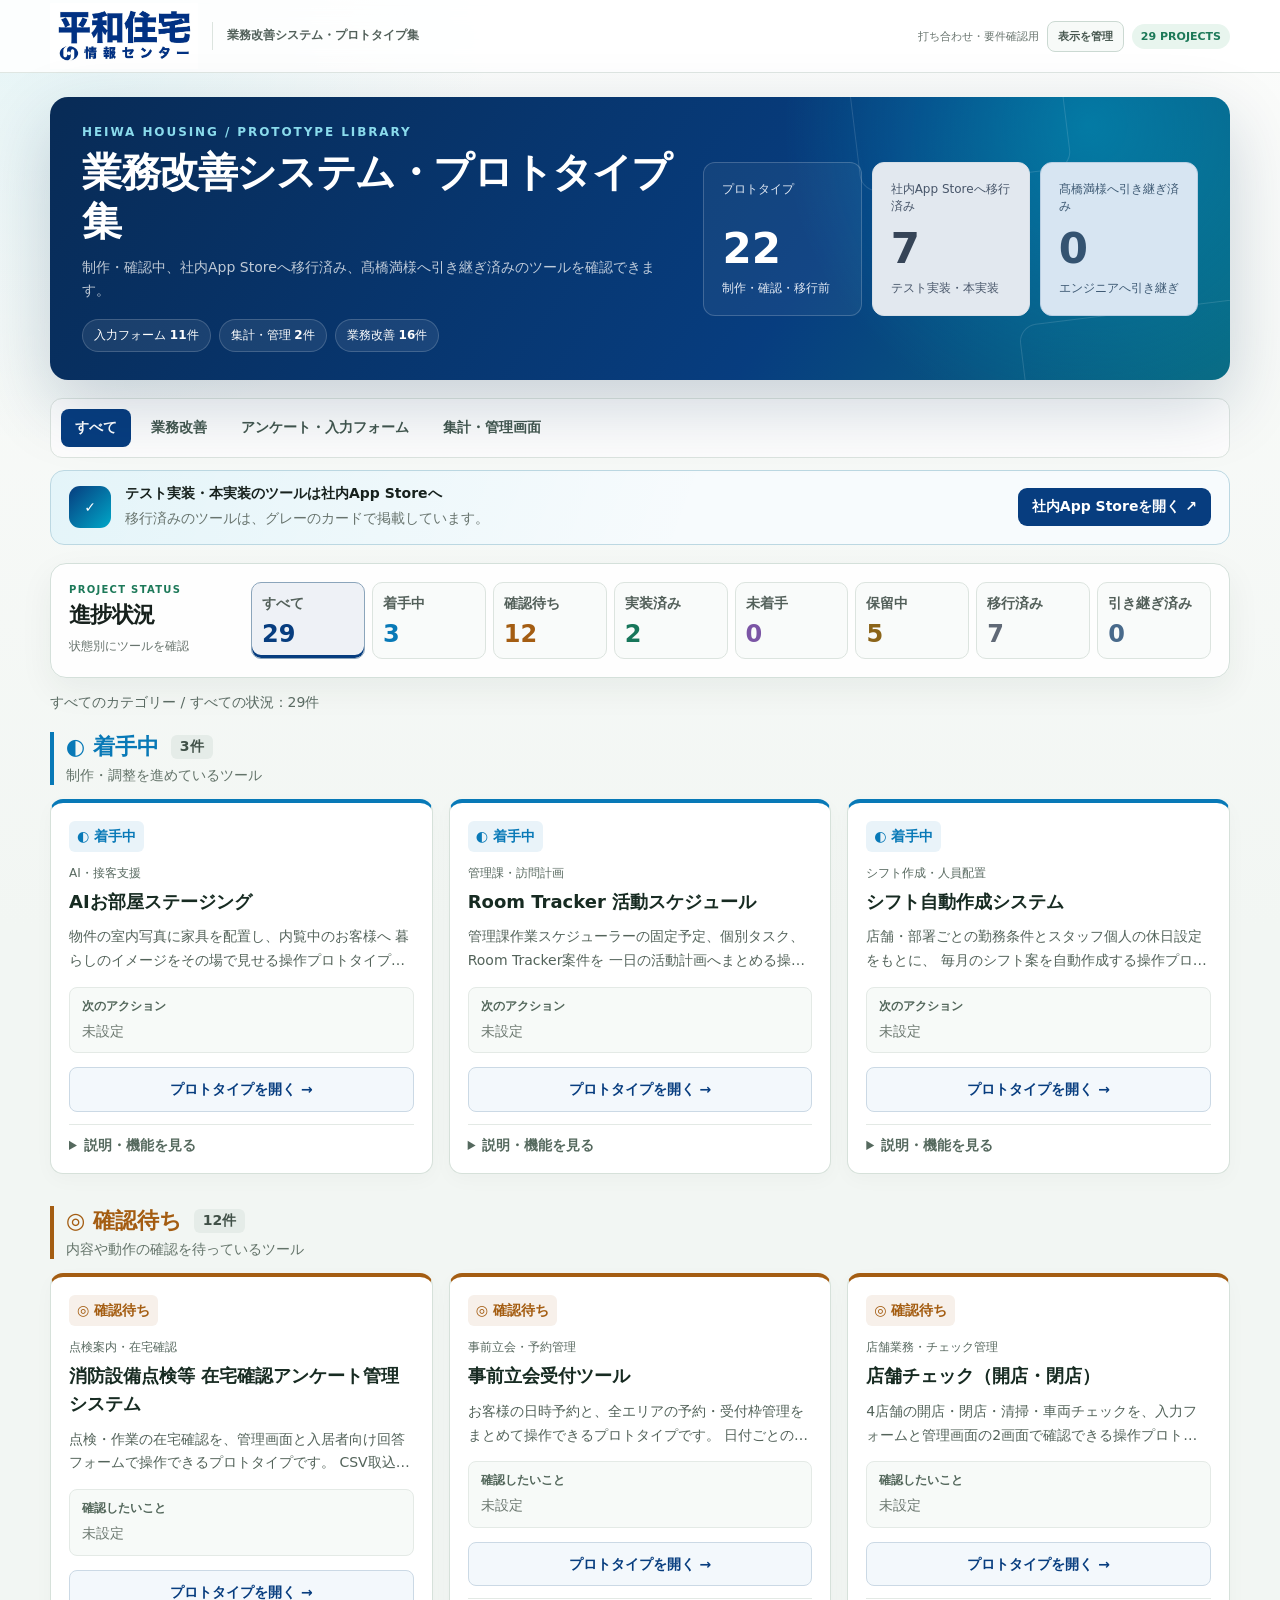
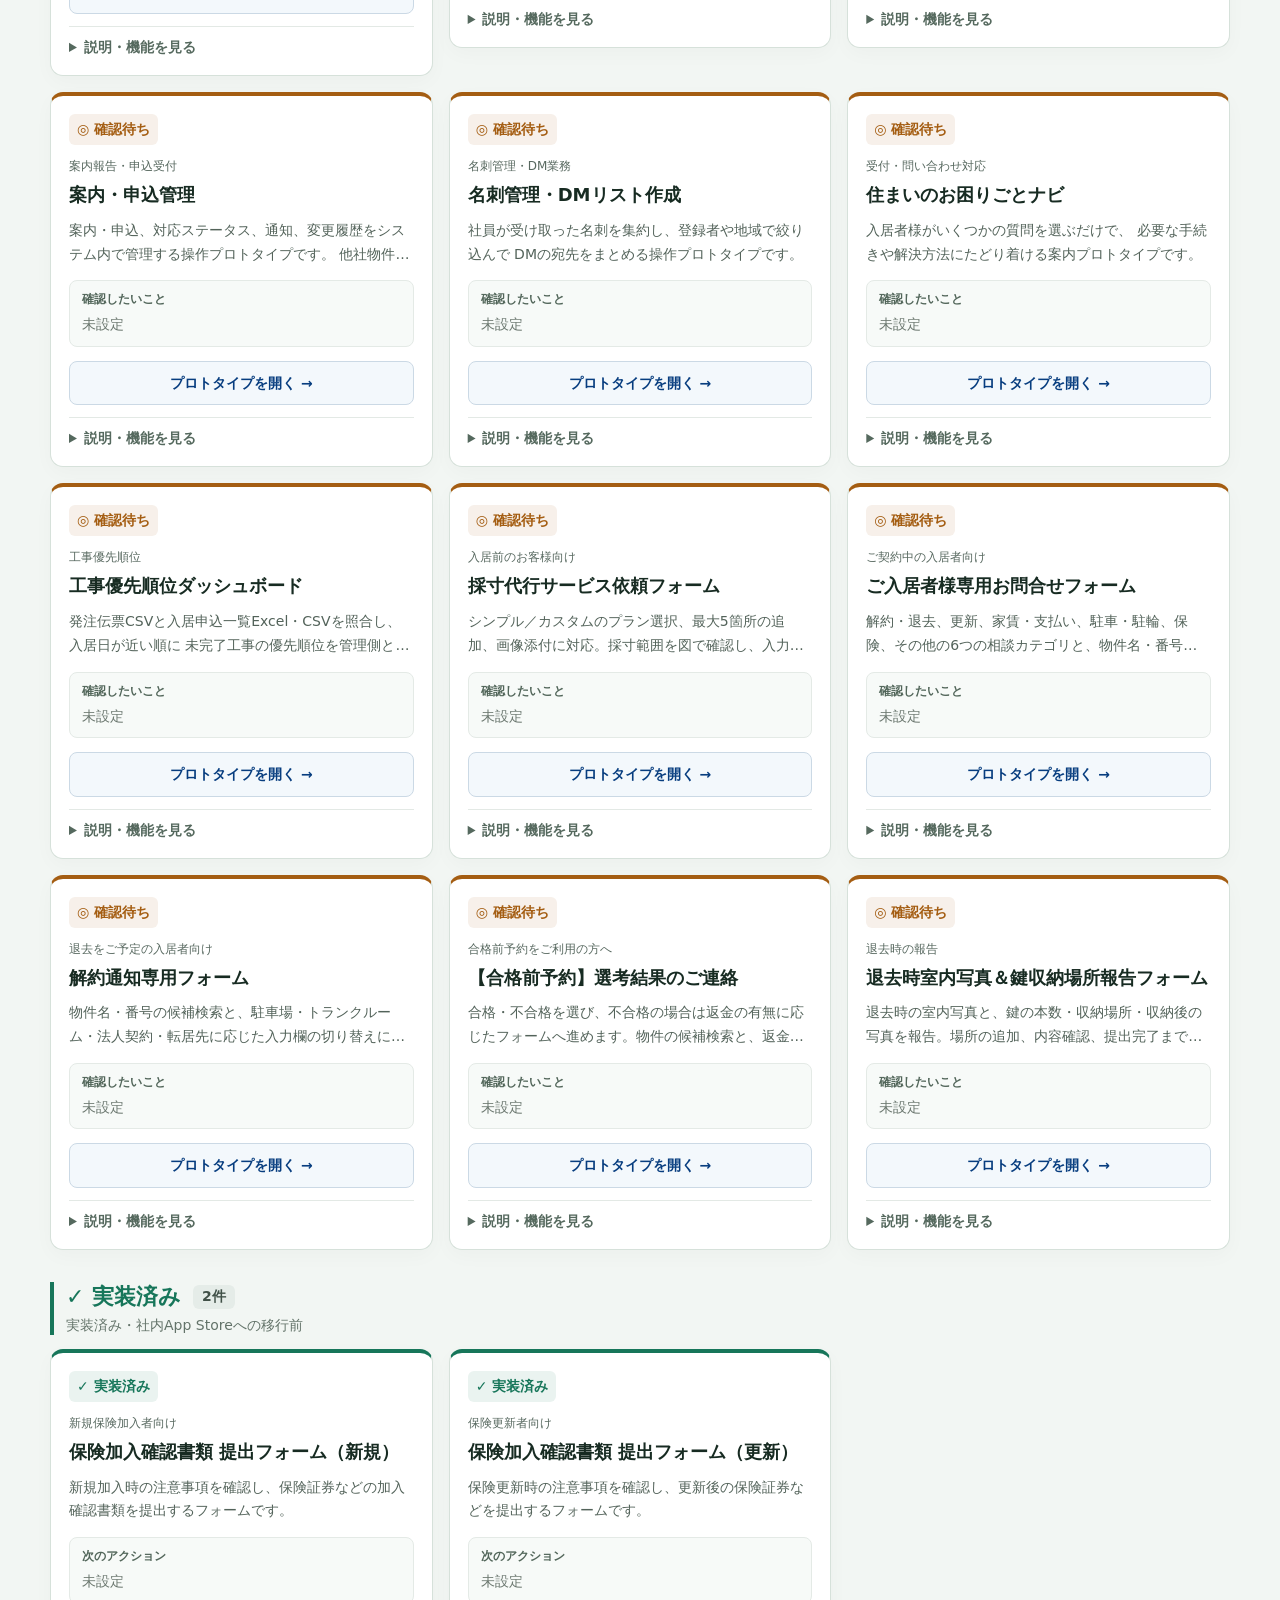
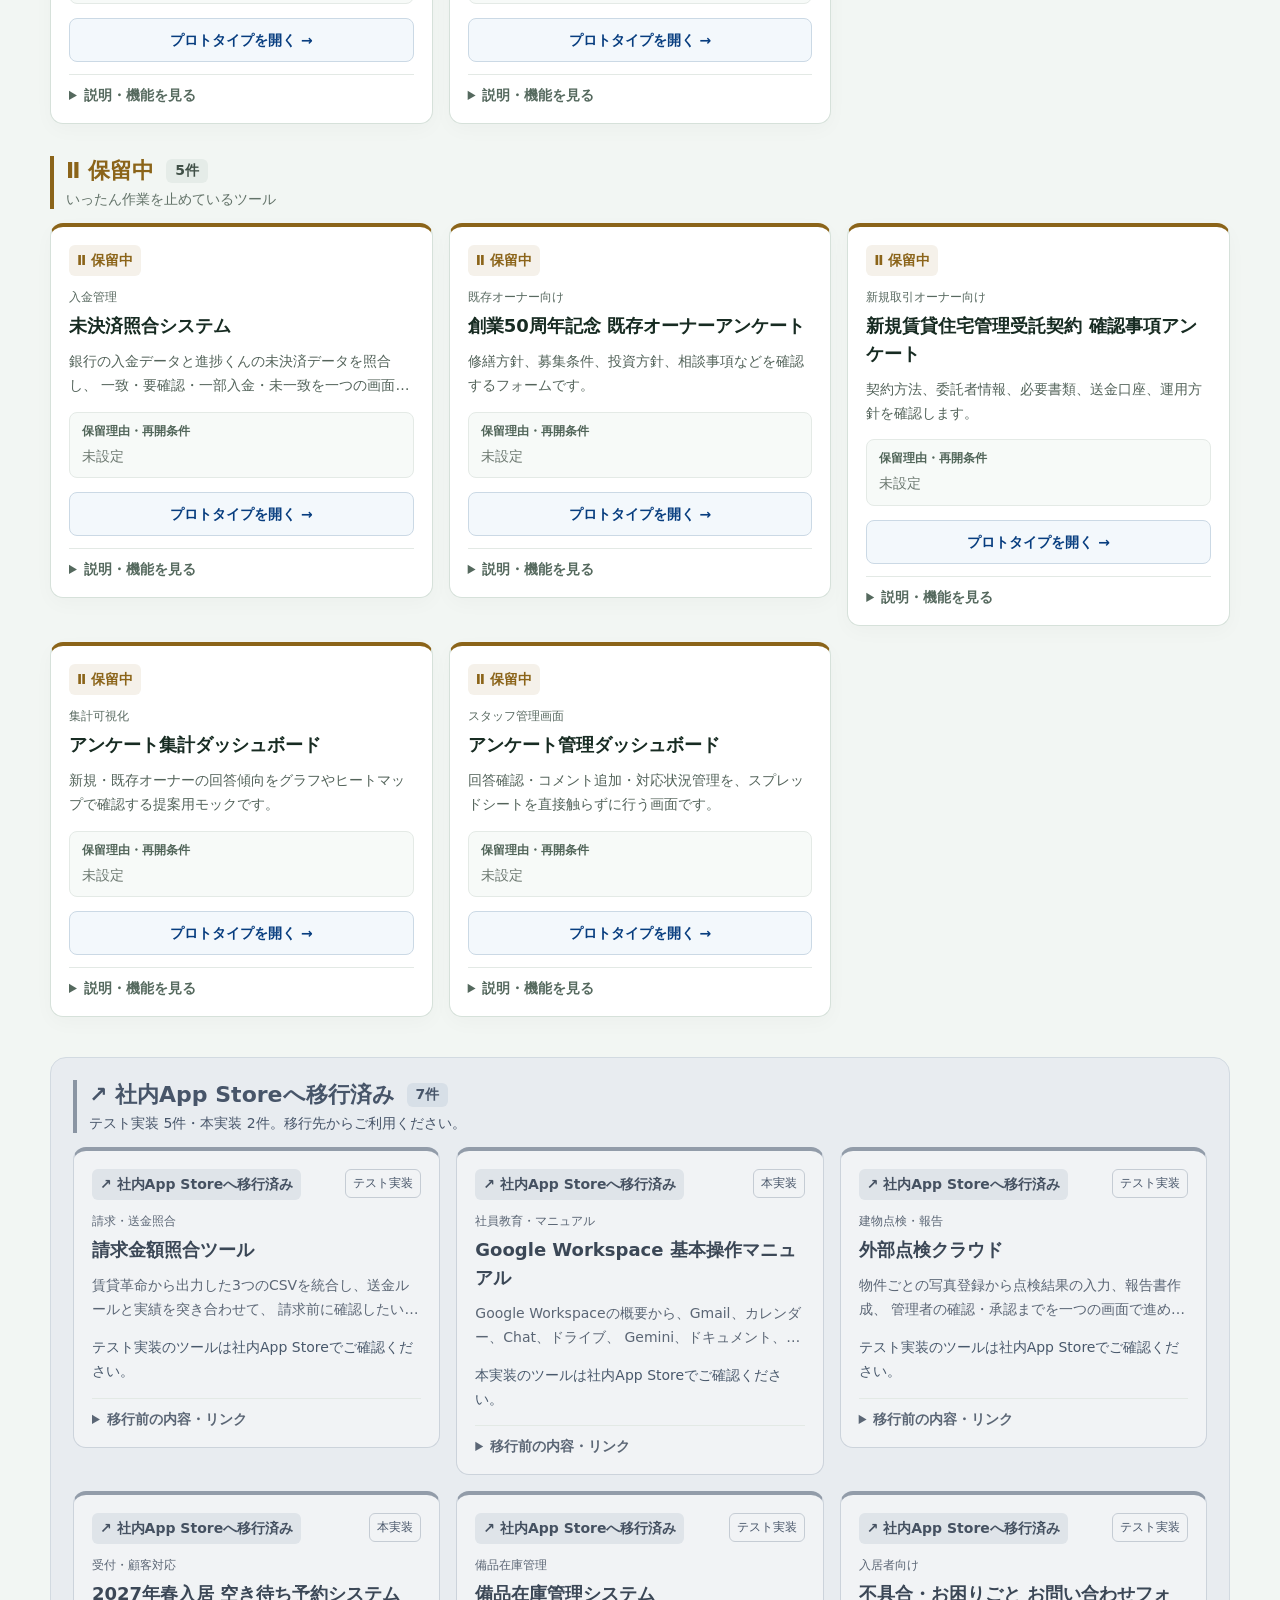
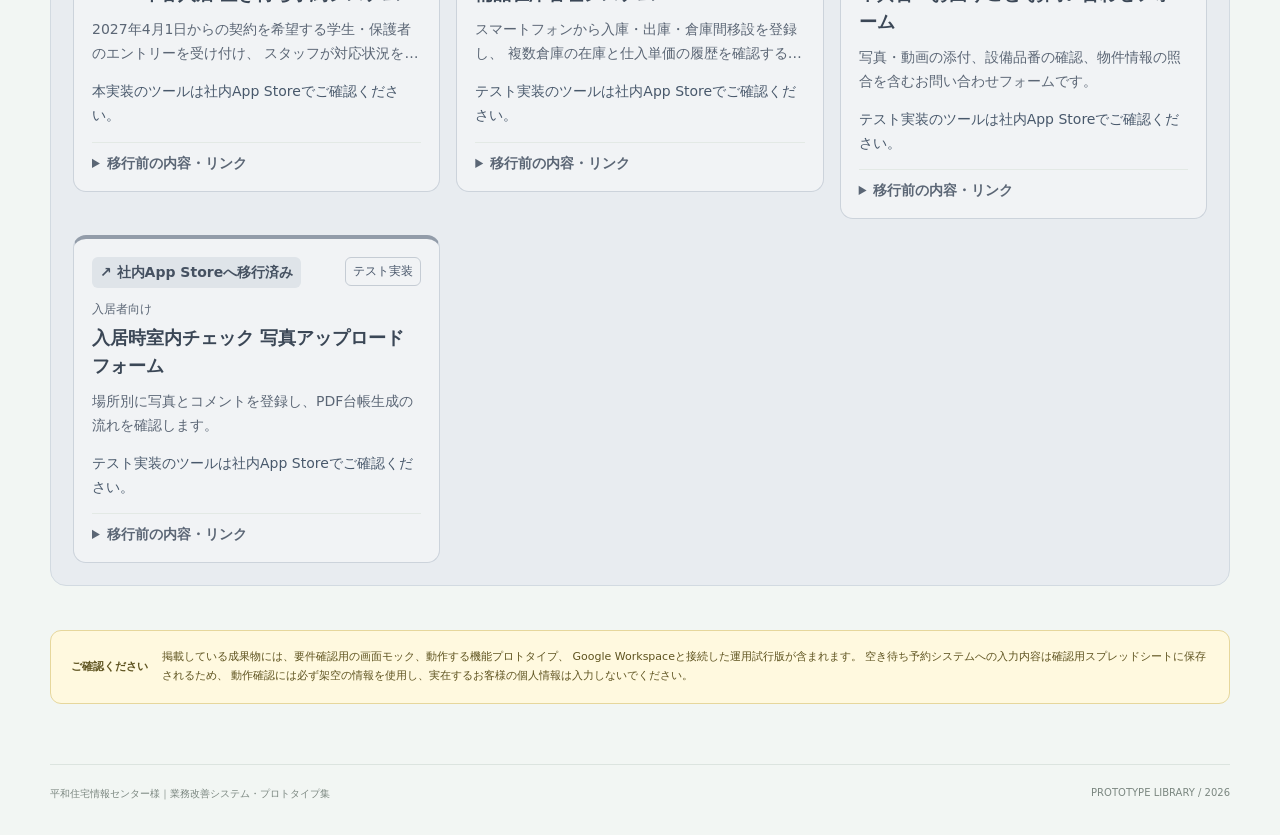
==== commit 565ff539: "Add fire inspection attendance survey to prototype gallery" ====
--- a/index.html
+++ b/index.html
@@ -1177,7 +1177,7 @@
         <div class="header-meta">
           <span>打ち合わせ・要件確認用</span>
           <a class="admin-link" href="./admin/">表示を管理</a>
-          <strong><b data-project-total>27</b> PROJECTS</strong>
+          <strong><b data-project-total>29</b> PROJECTS</strong>
         </div>
       </div>
     </header>
@@ -1193,11 +1193,11 @@
           <div class="hero-chips" aria-label="成果物の種類">
             <span>入力フォーム <b data-category-count="forms">11</b>件</span>
             <span>集計・管理 <b data-category-count="dashboards">2</b>件</span>
-            <span>業務改善 <b data-category-count="operations">14</b>件</span>
+            <span>業務改善 <b data-category-count="operations">16</b>件</span>
           </div>
         </div>
         <div class="progress-overview" aria-label="掲載ツールの内訳">
-          <div><span>プロトタイプ</span><strong data-working-total>20</strong><small>制作・確認・移行前</small></div>
+          <div><span>プロトタイプ</span><strong data-working-total>22</strong><small>制作・確認・移行前</small></div>
           <div class="overview-migrated"><span>社内App Storeへ移行済み</span><strong data-migrated-total>7</strong><small>テスト実装・本実装</small></div>
           <div class="overview-handed-off"><span>髙橋満様へ引き継ぎ済み</span><strong data-handed-off-total>0</strong><small>エンジニアへ引き継ぎ</small></div>
         </div>
@@ -1236,7 +1236,7 @@
         </div>
         <div class="status-filters" data-progress-filters aria-label="ステータスで絞り込む">
           <button class="status-filter all" type="button" data-filter="all" aria-pressed="true">
-            <span>すべて</span><strong data-project-total>27</strong>
+            <span>すべて</span><strong data-project-total>29</strong>
           </button>
           <button class="status-filter done" type="button" data-filter="done" aria-pressed="false">
             <span>実装済み</span><strong data-count="done">0</strong>
@@ -1273,6 +1273,55 @@
           <span>現場業務の整理と効率化</span>
         </div>
 
+        <article class="featured-card" id="fire-inspection-survey">
+          <div class="featured-content">
+            <span class="tag green new">点検案内・在宅確認</span>
+            <h3>消防設備点検等 在宅確認アンケート管理システム</h3>
+            <p>
+              点検・作業の在宅確認を、管理画面と入居者向け回答フォームで操作できるプロトタイプです。
+              CSV取込みから個別回答、未回答者だけへの2回の催促、電話回答までを一連で試せます。
+            </p>
+            <ul class="feature-list">
+              <li>物件・点検日時の登録、入居者CSVの取込みと送信対象の確認</li>
+              <li>個別URL付きの案内と、在宅・不在・備考の回答反映</li>
+              <li>初回案内と2回の催促、未回答者の抽出、電話での代理回答</li>
+            </ul>
+            <p class="access-note">
+              ※データは利用中のブラウザ内に保存されます。CSV体験ではお手元のCSVを選択してください。
+              SMS・メールは実送信せず、実CSVの氏名・連絡先はサイトに同梱していません。
+            </p>
+            <div class="button-row">
+              <a class="open-button" href="https://heiwa-fire-survey-prototype.cantera-saito.chatgpt.site/#/admin" target="_blank" rel="noopener">
+                管理画面を開く <span aria-hidden="true">›</span>
+              </a>
+              <a class="open-button secondary" href="https://heiwa-fire-survey-prototype.cantera-saito.chatgpt.site/#/answer/demo-0-12-answer" target="_blank" rel="noopener">
+                入居者フォームを開く <span aria-hidden="true">›</span>
+              </a>
+              <a class="open-button secondary" href="https://heiwa-fire-survey-prototype.cantera-saito.chatgpt.site/#/practice" target="_blank" rel="noopener">
+                CSVで業務を体験 <span aria-hidden="true">›</span>
+              </a>
+            </div>
+          </div>
+          <div class="featured-preview" aria-hidden="true">
+            <div class="preview-window">
+              <div class="preview-bar"><i></i><i></i><i></i></div>
+              <div class="preview-summary">
+                <div><span>入居者取込</span><b>CSV</b></div>
+                <div><span>SMS案内</span><b>計3回</b></div>
+                <div><span>回答反映</span><b>随時</b></div>
+                <div><span>電話回答</span><b>手入力</b></div>
+              </div>
+              <div class="preview-body">
+                <div class="preview-table">
+                  <div><i></i><i></i><i></i></div><div><i></i><i></i><i></i></div>
+                  <div><i></i><i></i><i></i></div><div><i></i><i></i><i></i></div>
+                </div>
+                <div class="preview-side"><i></i><i></i><i></i><i></i></div>
+              </div>
+            </div>
+          </div>
+        </article>
+
         <article class="featured-card" id="pre-inspection-booking">
           <div class="featured-content">
             <span class="tag green new">事前立会・予約管理</span>
@@ -2215,7 +2264,7 @@
       <span>平和住宅情報センター様｜業務改善システム・プロトタイプ集</span>
       <span>PROTOTYPE LIBRARY / 2026</span>
     </footer>
-    <script src="./assets/project-state.js?v=20261015-pre-inspection"></script>
+    <script src="./assets/project-state.js?v=20261022-fire-survey"></script>
     <script src="./assets/gallery-status.js?v=20260927-engineer"></script>
   </body>
 </html>
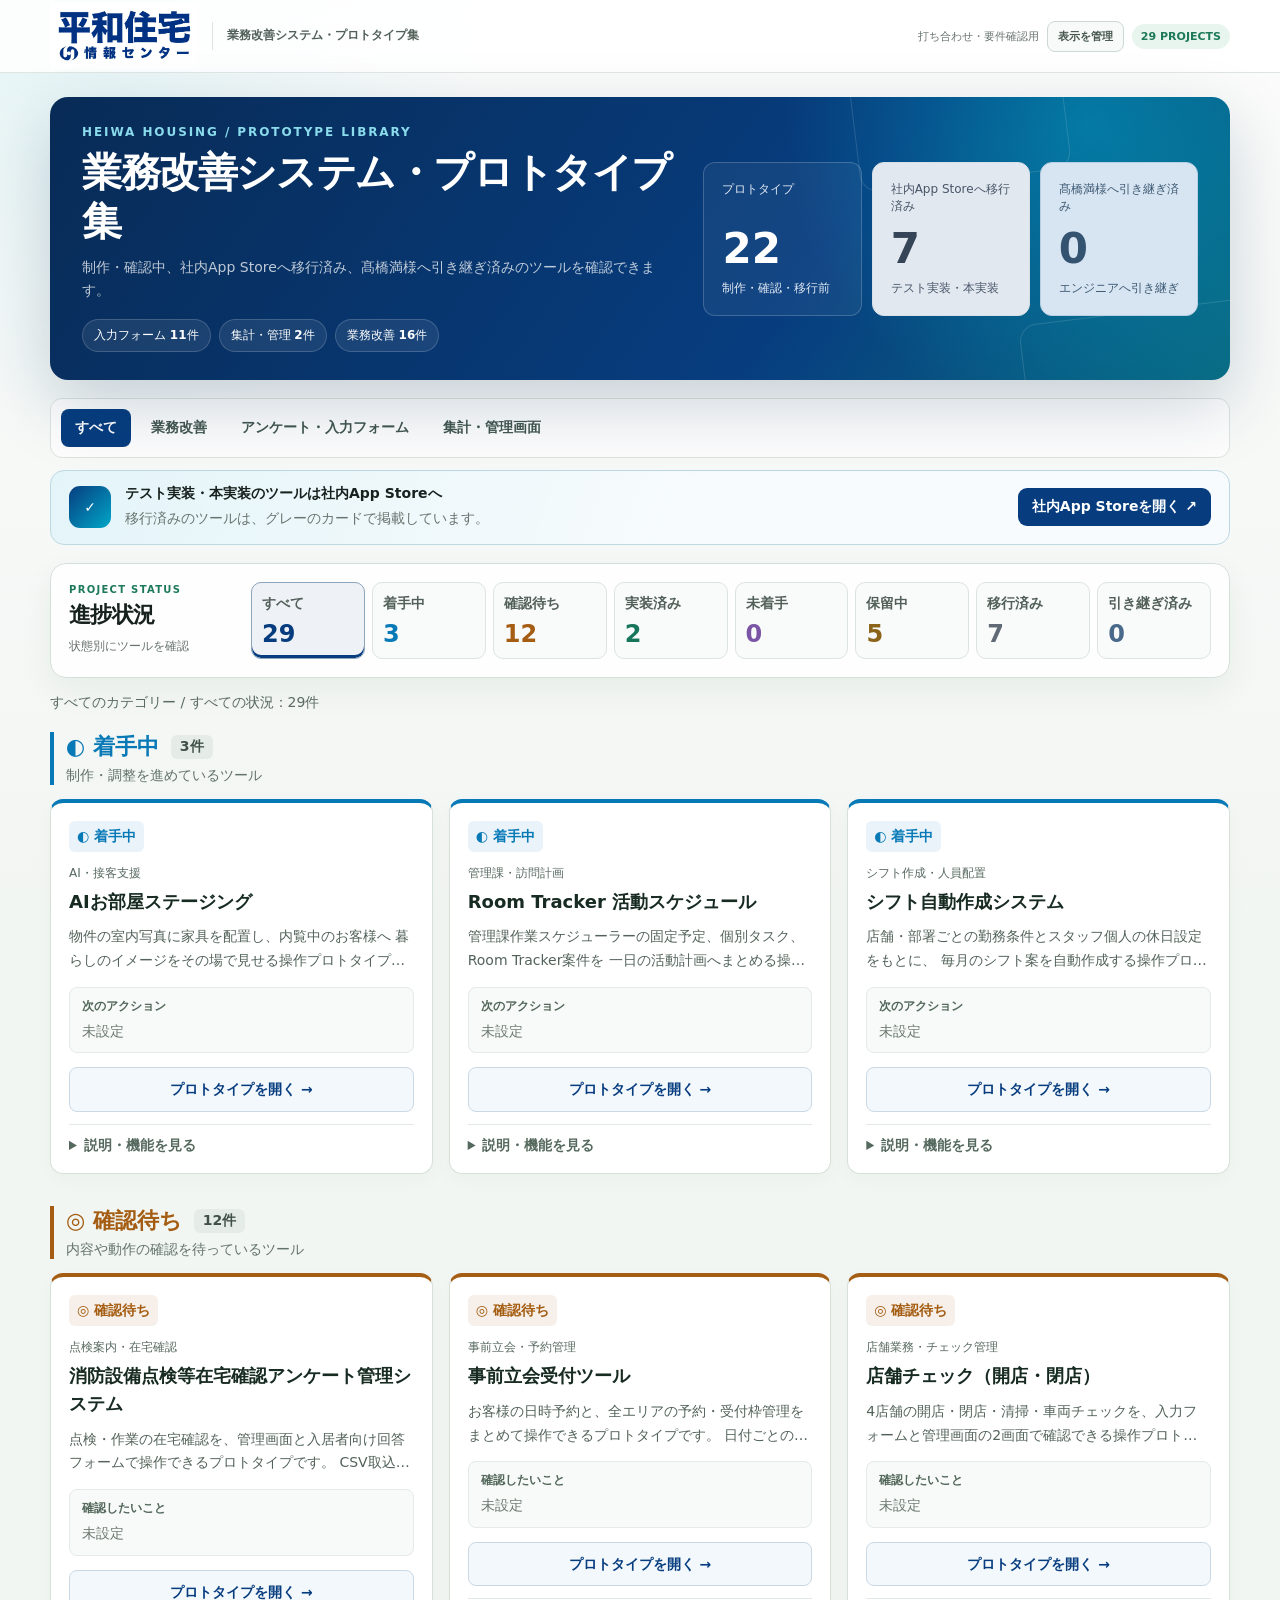
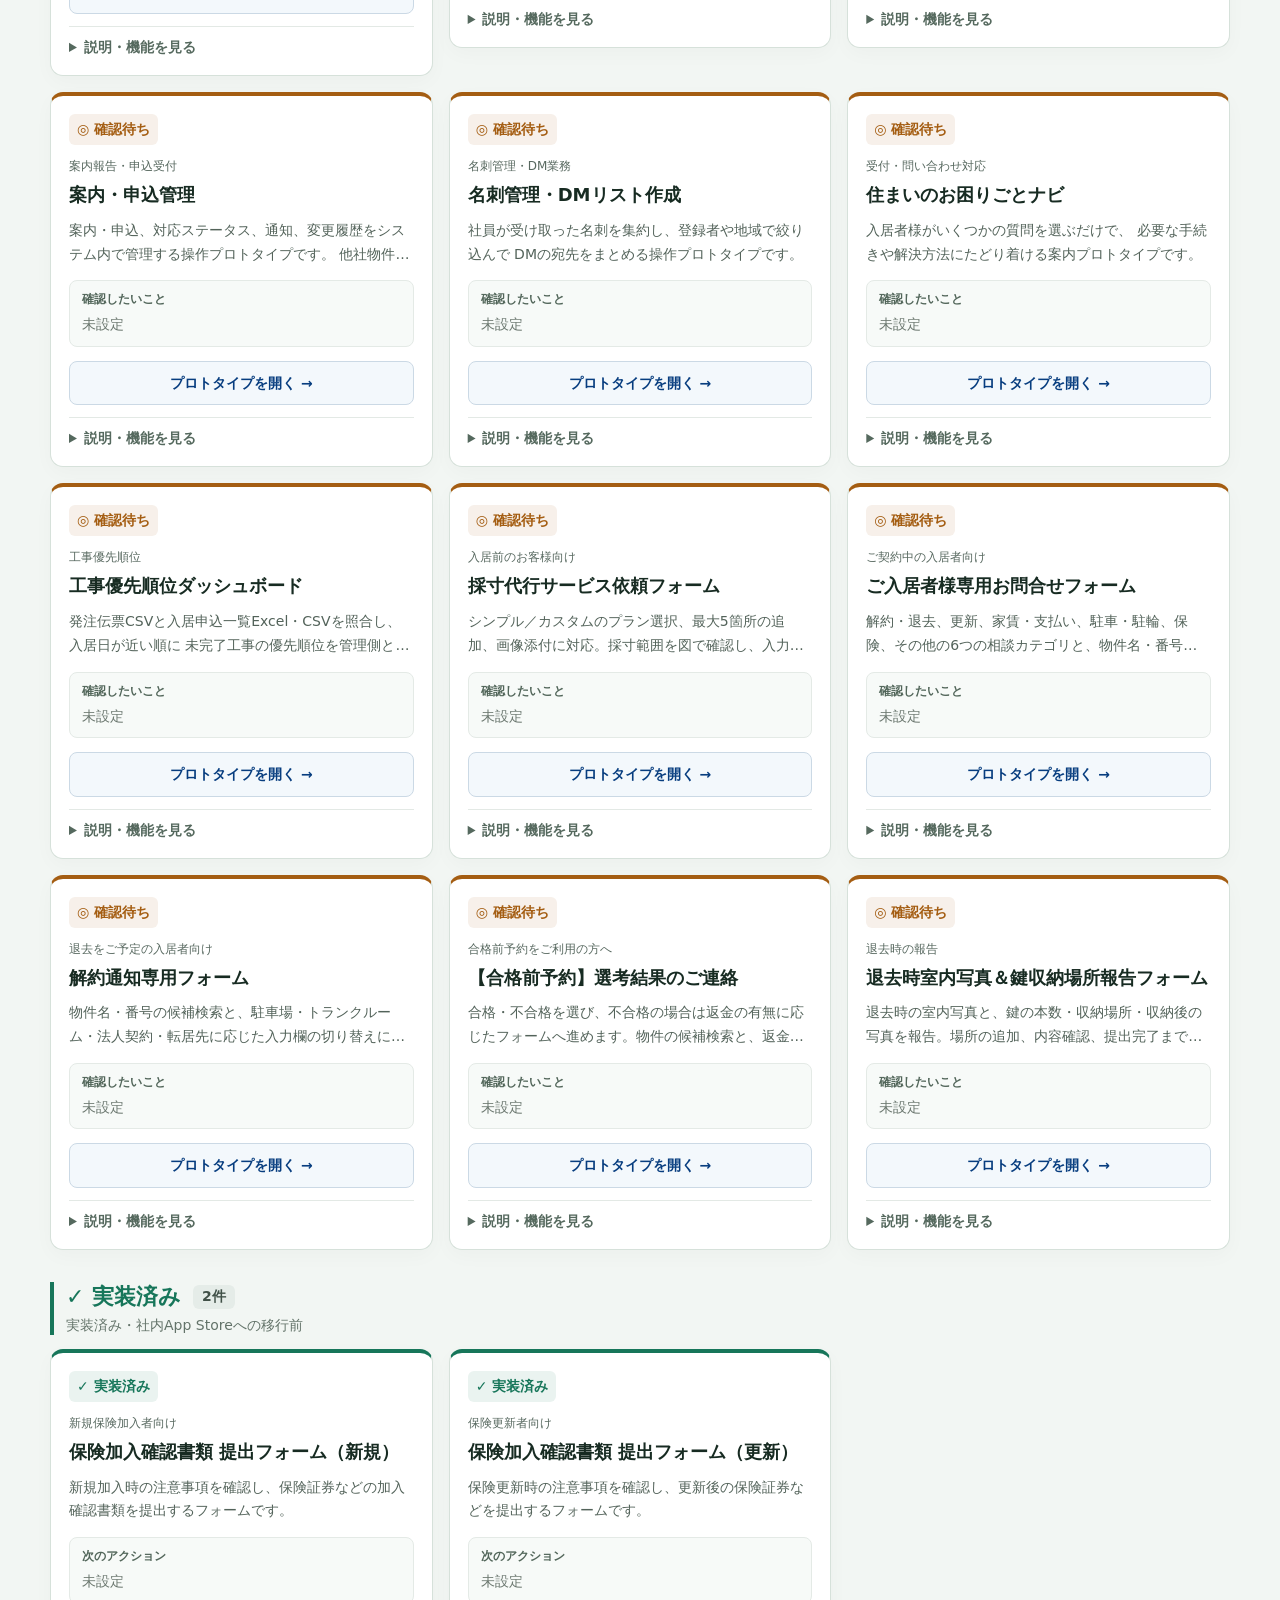
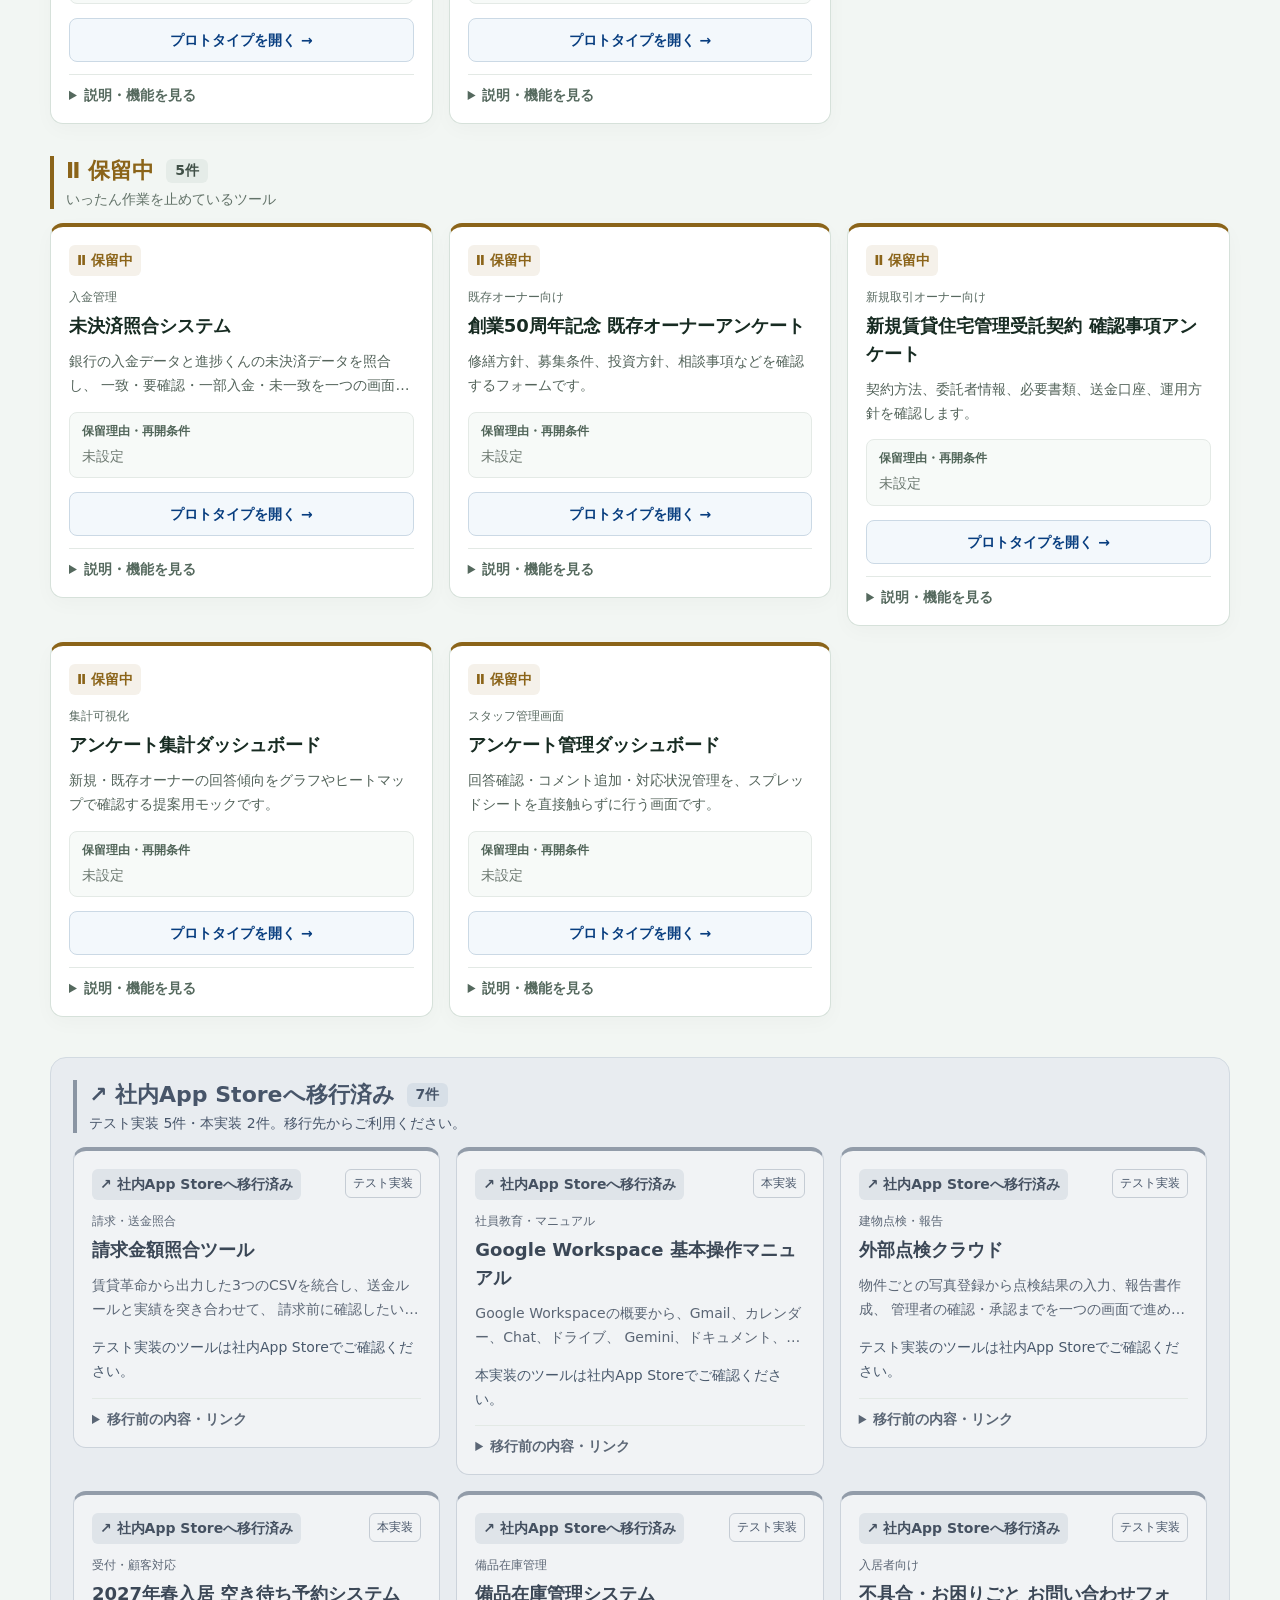
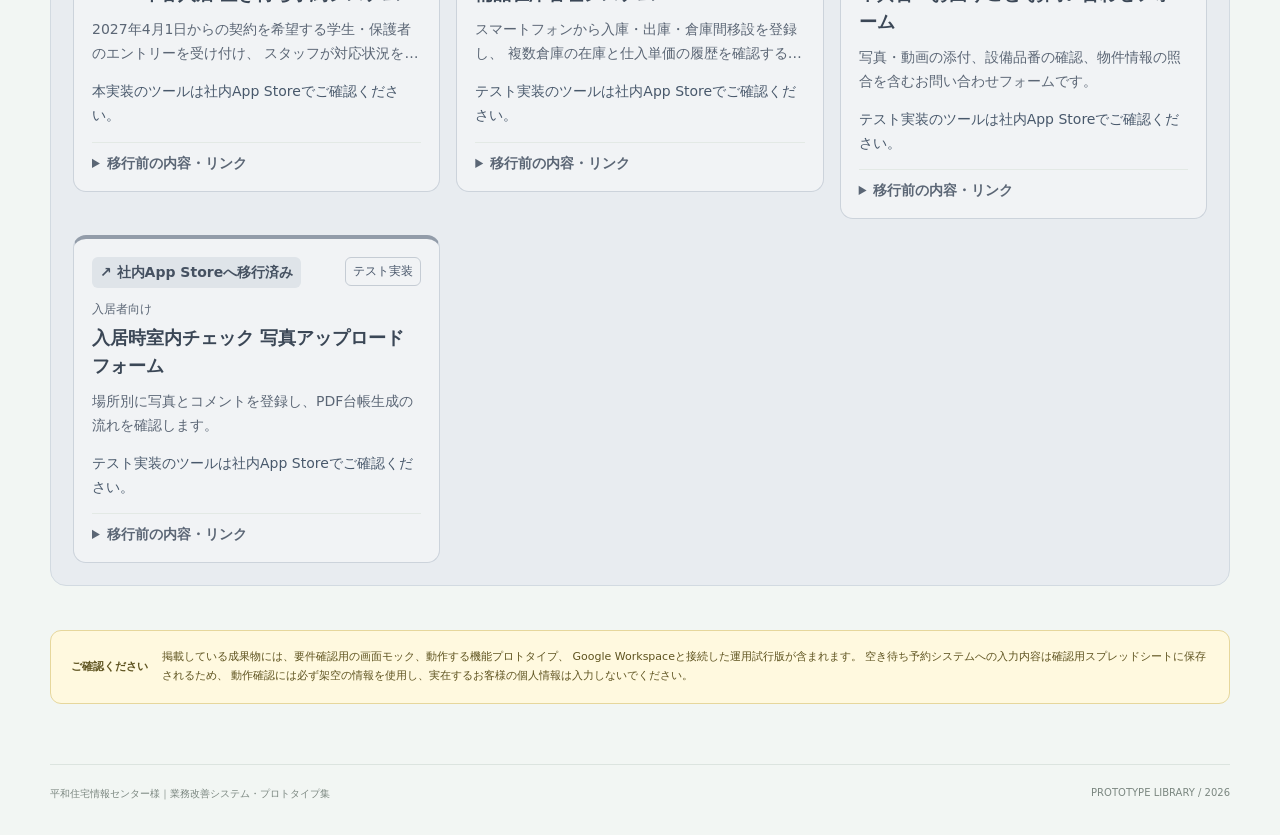
==== commit 623c0cbb: "消防設備点検アンケートの表示名を正式名称に統一" ====
--- a/index.html
+++ b/index.html
@@ -1276,7 +1276,7 @@
         <article class="featured-card" id="fire-inspection-survey">
           <div class="featured-content">
             <span class="tag green new">点検案内・在宅確認</span>
-            <h3>消防設備点検等 在宅確認アンケート管理システム</h3>
+            <h3>消防設備点検等在宅確認アンケート管理システム</h3>
             <p>
               点検・作業の在宅確認を、管理画面と入居者向け回答フォームで操作できるプロトタイプです。
               CSV取込みから個別回答、未回答者だけへの2回の催促、電話回答までを一連で試せます。
@@ -2264,7 +2264,7 @@
       <span>平和住宅情報センター様｜業務改善システム・プロトタイプ集</span>
       <span>PROTOTYPE LIBRARY / 2026</span>
     </footer>
-    <script src="./assets/project-state.js?v=20261022-fire-survey"></script>
+    <script src="./assets/project-state.js?v=20261022-fire-survey-name"></script>
     <script src="./assets/gallery-status.js?v=20260927-engineer"></script>
   </body>
 </html>
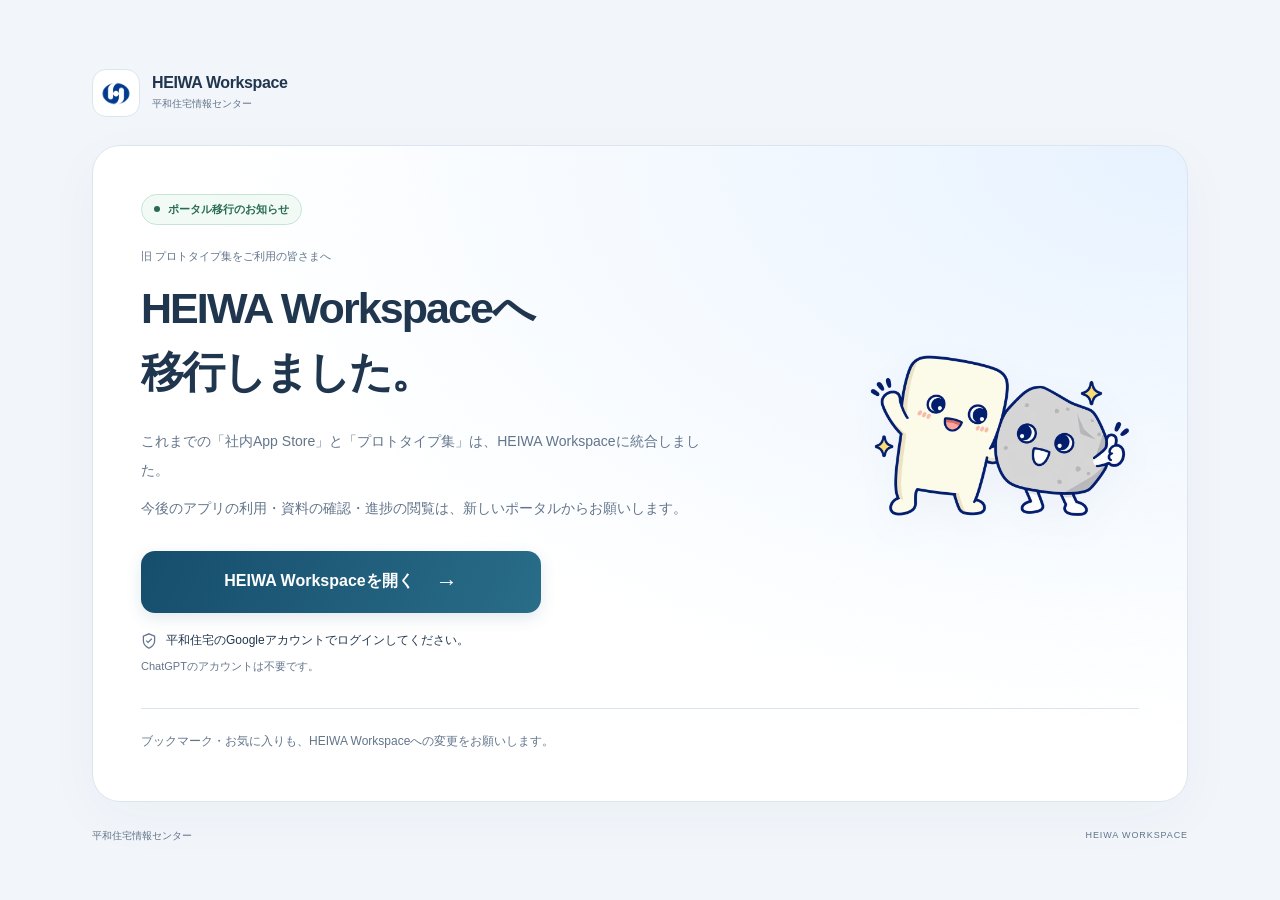
==== commit beb1e3be: "Replace prototype gallery with HEIWA Workspace migration notice" ====
--- a/index.html
+++ b/index.html
@@ -1,2270 +1,38 @@
 <!doctype html>
 <html lang="ja">
-  <head>
-    <meta charset="utf-8" />
-    <meta name="viewport" content="width=device-width, initial-scale=1" />
-    <meta
-      name="description"
-      content="平和住宅情報センター様向けに開発した、入力フォーム・ダッシュボード・業務改善システムの実証版とプロトタイプをまとめています。"
-    />
-    <meta
-      property="og:title"
-      content="平和住宅情報センター｜業務改善システム・プロトタイプ集"
-    />
-    <meta
-      property="og:description"
-      content="業務改善システムの実証版・機能プロトタイプ・画面モックをまとめた成果物一覧"
-    />
-    <meta
-      property="og:image"
-      content="https://saitoyuki-byte.github.io/heiwajuutaku-owner-survey-mocks/assets/system-prototype-gallery-og.png"
-    />
-    <meta property="og:type" content="website" />
-    <meta
-      property="og:url"
-      content="https://saitoyuki-byte.github.io/heiwajuutaku-owner-survey-mocks/"
-    />
-    <meta name="twitter:card" content="summary_large_image" />
-    <title>平和住宅情報センター｜業務改善システム・プロトタイプ集</title>
-    <style>
-      :root {
-        --ink: #17211d;
-        --muted: #68746e;
-        --line: #dce4df;
-        --surface: #ffffff;
-        --soft: #f3f6f4;
-        --navy: #073d7f;
-        --navy-dark: #082b56;
-        --cyan: #00a7c8;
-        --green: #1d7959;
-        --green-soft: #e8f5ee;
-        --gold: #e0b64b;
-        --orange: #c66b2e;
-        --shadow: 0 16px 42px rgba(20, 46, 35, 0.08);
-      }
-
-      * {
-        box-sizing: border-box;
-      }
-
-      html {
-        scroll-behavior: smooth;
-      }
-
-      body {
-        min-height: 100vh;
-        margin: 0;
-        color: var(--ink);
-        background:
-          radial-gradient(circle at 4% 0%, rgba(0, 167, 200, 0.09), transparent 28rem),
-          linear-gradient(180deg, #fbfcfb 0, #f2f6f3 58rem);
-        font-family:
-          "Yu Gothic UI",
-          "Yu Gothic",
-          "Hiragino Kaku Gothic ProN",
-          Meiryo,
-          system-ui,
-          sans-serif;
-        font-feature-settings: "palt";
-      }
-
-      a {
-        color: inherit;
-      }
-
-      .site-header {
-        border-bottom: 1px solid rgba(220, 228, 223, 0.9);
-        background: rgba(255, 255, 255, 0.86);
-        backdrop-filter: blur(14px);
-      }
-
-      .header-inner,
-      main,
-      footer {
-        width: min(1180px, calc(100% - 40px));
-        margin: 0 auto;
-      }
-
-      .header-inner {
-        min-height: 72px;
-        display: flex;
-        align-items: center;
-        justify-content: space-between;
-        gap: 24px;
-      }
-
-      .brand {
-        display: flex;
-        align-items: center;
-        gap: 14px;
-        text-decoration: none;
-      }
-
-      .brand img {
-        width: 148px;
-        height: auto;
-        display: block;
-      }
-
-      .brand-divider {
-        width: 1px;
-        height: 28px;
-        background: var(--line);
-      }
-
-      .brand span {
-        color: #52605a;
-        font-size: 12px;
-        font-weight: 700;
-      }
-
-      .header-meta {
-        display: flex;
-        align-items: center;
-        gap: 8px;
-        color: var(--muted);
-        font-size: 11px;
-      }
-
-      .admin-link {
-        padding: 7px 10px;
-        border: 1px solid #cbd9d2;
-        border-radius: 8px;
-        color: #46564e;
-        background: #f7faf8;
-        text-decoration: none;
-        font-weight: 800;
-      }
-
-      .admin-link:hover {
-        color: var(--navy);
-        border-color: #b5cadb;
-        background: #eff6fb;
-      }
-
-      .header-meta strong {
-        padding: 6px 9px;
-        border-radius: 99px;
-        color: var(--green);
-        background: var(--green-soft);
-      }
-
-      main {
-        padding: 34px 0 60px;
-      }
-
-      .hero {
-        position: relative;
-        min-height: 300px;
-        padding: 44px;
-        overflow: hidden;
-        display: grid;
-        grid-template-columns: minmax(0, 1.2fr) minmax(300px, 0.8fr);
-        gap: 40px;
-        align-items: center;
-        border-radius: 24px;
-        color: white;
-        background:
-          radial-gradient(circle at 88% 10%, rgba(0, 167, 200, 0.5), transparent 19rem),
-          linear-gradient(125deg, var(--navy-dark), var(--navy) 64%, #096b83);
-        box-shadow: 0 25px 70px rgba(8, 43, 86, 0.2);
-      }
-
-      .hero::before,
-      .hero::after {
-        content: "";
-        position: absolute;
-        border: 1px solid rgba(255, 255, 255, 0.13);
-        border-radius: 18px;
-        transform: rotate(-7deg);
-      }
-
-      .hero::before {
-        width: 210px;
-        height: 130px;
-        top: -48px;
-        right: 14%;
-      }
-
-      .hero::after {
-        width: 280px;
-        height: 180px;
-        right: -80px;
-        bottom: -110px;
-      }
-
-      .eyebrow {
-        margin: 0 0 12px;
-        color: #8adbec;
-        font-size: 11px;
-        font-weight: 900;
-        letter-spacing: 0.16em;
-      }
-
-      .hero h1 {
-        margin: 0;
-        font-size: clamp(32px, 4.4vw, 54px);
-        line-height: 1.22;
-        letter-spacing: -0.035em;
-      }
-
-      .hero-copy {
-        position: relative;
-        z-index: 1;
-      }
-
-      .hero-copy > p:last-of-type {
-        max-width: 680px;
-        margin: 16px 0 0;
-        color: rgba(255, 255, 255, 0.74);
-        font-size: 14px;
-        line-height: 1.9;
-      }
-
-      .hero-chips {
-        margin-top: 24px;
-        display: flex;
-        flex-wrap: wrap;
-        gap: 8px;
-      }
-
-      .hero-chips span {
-        padding: 7px 11px;
-        border: 1px solid rgba(255, 255, 255, 0.17);
-        border-radius: 99px;
-        background: rgba(255, 255, 255, 0.08);
-        font-size: 11px;
-      }
-
-      .library-map {
-        position: relative;
-        z-index: 1;
-        padding: 21px;
-        border: 1px solid rgba(255, 255, 255, 0.15);
-        border-radius: 16px;
-        background: rgba(255, 255, 255, 0.09);
-        backdrop-filter: blur(8px);
-      }
-
-      .library-map > span {
-        color: rgba(255, 255, 255, 0.62);
-        font-size: 10px;
-        font-weight: 800;
-        letter-spacing: 0.1em;
-      }
-
-      .map-row {
-        margin-top: 12px;
-        display: grid;
-        grid-template-columns: 38px 1fr auto;
-        gap: 10px;
-        align-items: center;
-      }
-
-      .map-row + .map-row {
-        padding-top: 12px;
-        border-top: 1px solid rgba(255, 255, 255, 0.1);
-      }
-
-      .map-icon {
-        width: 36px;
-        height: 36px;
-        display: grid;
-        place-items: center;
-        border-radius: 10px;
-        color: var(--navy-dark);
-        background: #f0cf71;
-        font-size: 12px;
-        font-weight: 900;
-      }
-
-      .map-row:nth-of-type(2) .map-icon {
-        background: #8adbec;
-      }
-
-      .map-row:nth-of-type(3) .map-icon {
-        background: #8ed1b3;
-      }
-
-      .map-row strong,
-      .map-row small {
-        display: block;
-      }
-
-      .map-row strong {
-        font-size: 12px;
-      }
-
-      .map-row small {
-        margin-top: 2px;
-        color: rgba(255, 255, 255, 0.59);
-        font-size: 9px;
-      }
-
-      .map-row b {
-        font-size: 19px;
-      }
-
-      .quick-nav {
-        margin: 22px 0 0;
-        padding: 10px;
-        display: flex;
-        flex-wrap: wrap;
-        gap: 6px;
-        border: 1px solid var(--line);
-        border-radius: 12px;
-        background: rgba(255, 255, 255, 0.78);
-      }
-
-      .quick-nav a {
-        padding: 8px 12px;
-        border-radius: 8px;
-        color: #4f5d56;
-        text-decoration: none;
-        font-size: 11px;
-        font-weight: 800;
-      }
-
-      .quick-nav a:hover {
-        color: var(--navy);
-        background: #edf4fa;
-      }
-
-      .production-guide {
-        margin-top: 14px;
-        padding: 17px 18px;
-        display: flex;
-        align-items: center;
-        justify-content: space-between;
-        gap: 24px;
-        border: 1px solid #bcd8e2;
-        border-radius: 14px;
-        background:
-          linear-gradient(110deg, rgba(0, 167, 200, 0.08), transparent 55%),
-          #f7fbfd;
-      }
-
-      .production-guide-copy {
-        display: flex;
-        align-items: center;
-        gap: 14px;
-      }
-
-      .production-guide-icon {
-        width: 42px;
-        height: 42px;
-        flex: 0 0 auto;
-        display: grid;
-        place-items: center;
-        border-radius: 11px;
-        color: white;
-        background: linear-gradient(135deg, var(--navy), var(--cyan));
-        font-size: 18px;
-        font-weight: 900;
-      }
-
-      .production-guide-copy strong,
-      .production-guide-copy span {
-        display: block;
-      }
-
-      .production-guide-copy strong {
-        font-size: 14px;
-      }
-
-      .production-guide-copy span {
-        margin-top: 4px;
-        color: var(--muted);
-        font-size: 12px;
-        line-height: 1.6;
-      }
-
-      .production-guide-link {
-        flex: 0 0 auto;
-        padding: 10px 14px;
-        border-radius: 9px;
-        color: white;
-        background: var(--navy);
-        text-decoration: none;
-        font-size: 13px;
-        font-weight: 900;
-      }
-
-      .production-guide-link:hover {
-        background: var(--navy-dark);
-      }
-
-      .status-board {
-        margin-top: 18px;
-        padding: 20px;
-        display: grid;
-        grid-template-columns: minmax(210px, 0.65fr) minmax(0, 1.35fr);
-        gap: 24px;
-        align-items: center;
-        border: 1px solid #d4e0da;
-        border-radius: 16px;
-        background: rgba(255, 255, 255, 0.92);
-        box-shadow: 0 12px 34px rgba(20, 46, 35, 0.06);
-      }
-
-      .status-heading p {
-        margin: 0 0 5px;
-        color: var(--green);
-        font-size: 10px;
-        font-weight: 900;
-        letter-spacing: 0.13em;
-      }
-
-      .status-heading h2 {
-        margin: 0;
-        font-size: 22px;
-        letter-spacing: -0.025em;
-      }
-
-      .status-heading span {
-        display: block;
-        margin-top: 7px;
-        color: var(--muted);
-        font-size: 12px;
-        line-height: 1.6;
-      }
-
-      .status-filters {
-        display: grid;
-        grid-template-columns: repeat(6, 1fr);
-        gap: 7px;
-      }
-
-      .status-filter {
-        --status-color: var(--navy);
-        min-width: 0;
-        padding: 10px 9px;
-        display: grid;
-        gap: 4px;
-        text-align: left;
-        border: 1px solid var(--line);
-        border-radius: 10px;
-        color: #53605a;
-        background: #f9fbfa;
-        cursor: pointer;
-      }
-
-      .status-filter:hover,
-      .status-filter[aria-pressed="true"] {
-        border-color: color-mix(in srgb, var(--status-color) 38%, #dce4df);
-        background: color-mix(in srgb, var(--status-color) 7%, white);
-      }
-
-      .status-filter[aria-pressed="true"] {
-        box-shadow: inset 0 -3px 0 var(--status-color);
-      }
-
-      .status-filter span {
-        overflow: hidden;
-        text-overflow: ellipsis;
-        font-size: 12px;
-        font-weight: 800;
-        white-space: nowrap;
-      }
-
-      .status-filter strong {
-        color: var(--status-color);
-        font-size: 20px;
-        line-height: 1;
-      }
-
-      .status-filter.all { --status-color: var(--navy); }
-      .status-filter.done { --status-color: #17765a; }
-      .status-filter.active { --status-color: #0879b7; }
-      .status-filter.review { --status-color: #a45d12; }
-      .status-filter.hold { --status-color: #6f7782; }
-      .status-filter.planned { --status-color: #7b55a5; }
-
-      .section {
-        padding-top: 46px;
-      }
-
-      .section-heading {
-        margin-bottom: 18px;
-        display: flex;
-        align-items: flex-end;
-        justify-content: space-between;
-        gap: 20px;
-      }
-
-      .section-heading p {
-        margin: 0 0 5px;
-        color: var(--green);
-        font-size: 10px;
-        font-weight: 900;
-        letter-spacing: 0.13em;
-      }
-
-      .section-heading h2 {
-        margin: 0;
-        font-size: clamp(22px, 3vw, 31px);
-        letter-spacing: -0.025em;
-      }
-
-      .section-heading > span {
-        color: var(--muted);
-        font-size: 11px;
-      }
-
-      .featured-card {
-        --status-color: #6f7782;
-        min-height: 330px;
-        display: grid;
-        grid-template-columns: minmax(0, 0.9fr) minmax(430px, 1.1fr);
-        overflow: hidden;
-        border: 1px solid #cbdcd2;
-        border-radius: 18px;
-        background: var(--surface);
-        box-shadow: var(--shadow);
-      }
-
-      .featured-card,
-      .mock-card {
-        border-left: 5px solid var(--status-color);
-      }
-
-      .project-is-done { --status-color: #17765a; }
-      .project-is-active { --status-color: #0879b7; }
-      .project-is-review { --status-color: #a45d12; }
-      .project-is-hold { --status-color: #6f7782; }
-      .project-is-planned { --status-color: #7b55a5; }
-
-      .is-filtered-out {
-        display: none !important;
-      }
-
-      .project-status {
-        margin-top: 9px;
-        display: inline-flex;
-        align-items: center;
-        gap: 6px;
-        color: var(--status-color);
-        font-size: 12px;
-        font-weight: 900;
-      }
-
-      .project-status i {
-        width: 8px;
-        height: 8px;
-        border-radius: 50%;
-        background: var(--status-color);
-        box-shadow: 0 0 0 4px color-mix(in srgb, var(--status-color) 12%, transparent);
-      }
-
-      .project-note {
-        width: 100%;
-        margin: -2px 0 14px !important;
-        padding: 9px 11px;
-        border-left: 3px solid var(--status-color);
-        border-radius: 0 7px 7px 0;
-        color: #4e5c55 !important;
-        background: color-mix(in srgb, var(--status-color) 6%, white);
-        font-size: 12px !important;
-        line-height: 1.6 !important;
-      }
-
-      .featured-card + .featured-card {
-        margin-top: 18px;
-      }
-
-      .featured-content {
-        padding: 34px;
-        display: flex;
-        flex-direction: column;
-        align-items: flex-start;
-      }
-
-      .tag {
-        width: fit-content;
-        padding: 6px 10px;
-        border-radius: 99px;
-        color: var(--navy);
-        background: #e9f2fb;
-        font-size: 10px;
-        font-weight: 900;
-      }
-
-      .tag.green {
-        color: var(--green);
-        background: var(--green-soft);
-      }
-
-      .tag.orange {
-        color: #9b4b1f;
-        background: #fff0e6;
-      }
-
-      .tag.new::before {
-        content: "NEW";
-        margin-right: 7px;
-        color: var(--orange);
-      }
-
-      .featured-content h3,
-      .mock-card h3 {
-        margin: 16px 0 9px;
-        line-height: 1.45;
-        letter-spacing: -0.02em;
-      }
-
-      .featured-content h3 {
-        font-size: 28px;
-      }
-
-      .featured-content p,
-      .mock-card p {
-        margin: 0;
-        color: var(--muted);
-        font-size: 12px;
-        line-height: 1.85;
-      }
-
-      .feature-list {
-        margin: 18px 0 0;
-        padding: 0;
-        display: grid;
-        gap: 7px;
-        list-style: none;
-        color: #4e5c54;
-        font-size: 11px;
-      }
-
-      .feature-list li::before {
-        content: "✓";
-        margin-right: 8px;
-        color: var(--green);
-        font-weight: 900;
-      }
-
-      .open-button {
-        margin-top: auto;
-        padding: 11px 15px;
-        display: inline-flex;
-        align-items: center;
-        gap: 10px;
-        border-radius: 9px;
-        color: white;
-        background: var(--green);
-        text-decoration: none;
-        font-size: 12px;
-        font-weight: 900;
-        box-shadow: 0 8px 20px rgba(29, 121, 89, 0.18);
-      }
-
-      .open-button span {
-        font-size: 17px;
-      }
-
-      .button-row {
-        width: 100%;
-        margin-top: 10px;
-        display: flex;
-        flex-wrap: wrap;
-        gap: 9px;
-      }
-
-      .access-note {
-        margin: 14px 0 0 !important;
-        padding: 9px 11px;
-        border: 1px solid #c9dceb;
-        border-radius: 8px;
-        color: #285272 !important;
-        background: #f2f8fc;
-        font-size: 10px !important;
-        font-weight: 800;
-        line-height: 1.6 !important;
-      }
-
-      .button-row .open-button {
-        margin-top: 0;
-      }
-
-      .open-button.secondary {
-        color: var(--green);
-        background: white;
-        border: 1px solid #9fc7b5;
-        box-shadow: none;
-      }
-
-      .featured-preview {
-        min-height: 330px;
-        padding: 30px;
-        display: grid;
-        place-items: center;
-        background:
-          radial-gradient(circle at 85% 10%, rgba(224, 182, 75, 0.18), transparent 17rem),
-          #edf4f0;
-        border-left: 1px solid var(--line);
-      }
-
-      .staging-preview {
-        padding: 0;
-        overflow: hidden;
-        background: #e7f0ed;
-      }
-
-      .staging-preview img {
-        width: 100%;
-        height: 100%;
-        min-height: 330px;
-        display: block;
-        object-fit: cover;
-      }
-
-      .preview-window {
-        width: 100%;
-        max-width: 560px;
-        overflow: hidden;
-        border: 1px solid #cdd8d2;
-        border-radius: 12px;
-        background: white;
-        box-shadow: 0 18px 40px rgba(24, 67, 48, 0.14);
-      }
-
-      .preview-bar {
-        height: 34px;
-        padding: 0 12px;
-        display: flex;
-        align-items: center;
-        gap: 5px;
-        background: #173f31;
-      }
-
-      .preview-bar i {
-        width: 6px;
-        height: 6px;
-        border-radius: 50%;
-        background: rgba(255, 255, 255, 0.45);
-      }
-
-      .preview-summary {
-        padding: 14px;
-        display: grid;
-        grid-template-columns: repeat(4, 1fr);
-        gap: 7px;
-        background: #f5f7f5;
-      }
-
-      .preview-summary div {
-        height: 48px;
-        padding: 8px;
-        border-top: 3px solid var(--green);
-        border-radius: 5px;
-        background: white;
-      }
-
-      .preview-summary div:nth-child(3) {
-        border-top-color: #d28c20;
-      }
-
-      .preview-summary div:nth-child(4) {
-        border-top-color: #c95050;
-      }
-
-      .preview-summary span,
-      .preview-summary b {
-        display: block;
-      }
-
-      .preview-summary span {
-        color: #859189;
-        font-size: 5px;
-      }
-
-      .preview-summary b {
-        margin-top: 5px;
-        font-size: 12px;
-      }
-
-      .preview-body {
-        padding: 13px;
-        display: grid;
-        grid-template-columns: 1fr 125px;
-        gap: 9px;
-      }
-
-      .preview-table {
-        display: grid;
-        gap: 5px;
-      }
-
-      .preview-table div {
-        height: 25px;
-        display: grid;
-        grid-template-columns: 42px 1fr 55px;
-        gap: 6px;
-        align-items: center;
-        border-bottom: 1px solid #edf0ee;
-      }
-
-      .preview-table i,
-      .preview-side i {
-        display: block;
-        height: 5px;
-        border-radius: 99px;
-        background: #dfe6e2;
-      }
-
-      .preview-table i:first-child {
-        background: #b7d9c7;
-      }
-
-      .preview-side {
-        padding: 11px;
-        display: grid;
-        align-content: start;
-        gap: 8px;
-        border: 1px solid #d7e1db;
-        border-radius: 7px;
-      }
-
-      .preview-side i:nth-child(2) {
-        width: 68%;
-      }
-
-      .preview-side i:last-child {
-        height: 30px;
-        margin-top: 4px;
-        background: #1d7959;
-      }
-
-      .card-grid {
-        display: grid;
-        grid-template-columns: repeat(3, 1fr);
-        gap: 16px;
-      }
-
-      .card-grid.two {
-        grid-template-columns: repeat(2, 1fr);
-      }
-
-      .mock-card {
-        --status-color: #6f7782;
-        min-width: 0;
-        overflow: hidden;
-        display: flex;
-        flex-direction: column;
-        border: 1px solid var(--line);
-        border-radius: 15px;
-        background: var(--surface);
-        box-shadow: var(--shadow);
-        transition:
-          transform 150ms ease,
-          box-shadow 150ms ease;
-      }
-
-      .mock-card:hover {
-        transform: translateY(-3px);
-        box-shadow: 0 22px 52px rgba(20, 46, 35, 0.12);
-      }
-
-      .card-visual {
-        height: 142px;
-        padding: 22px;
-        display: grid;
-        place-items: center;
-        background: #eef4f9;
-        border-bottom: 1px solid var(--line);
-      }
-
-      .card-visual.cyan {
-        background: #eaf7f9;
-      }
-
-      .card-visual.green {
-        background: #edf6f1;
-      }
-
-      .card-visual.cancel-form-preview {
-        padding: 8px;
-        background: #f3f6f3;
-      }
-
-      .cancel-form-preview img {
-        width: 210px;
-        max-width: 100%;
-        height: 126px;
-        object-fit: contain;
-      }
-
-      .mini-form {
-        width: 82%;
-        padding: 13px;
-        display: grid;
-        gap: 7px;
-        border-radius: 9px;
-        background: white;
-        box-shadow: 0 10px 28px rgba(8, 43, 86, 0.12);
-      }
-
-      .mini-form i {
-        height: 6px;
-        border-radius: 99px;
-        background: #dbe5ee;
-      }
-
-      .mini-form i:first-child {
-        width: 46%;
-        height: 9px;
-        background: #2b65a4;
-      }
-
-      .mini-form i:last-child {
-        width: 55%;
-        height: 15px;
-        background: var(--cyan);
-      }
-
-      .mini-dashboard {
-        width: 88%;
-        display: grid;
-        grid-template-columns: repeat(3, 1fr);
-        gap: 6px;
-      }
-
-      .mini-dashboard i {
-        height: 31px;
-        border-radius: 6px;
-        background: white;
-        box-shadow: 0 5px 14px rgba(20, 76, 55, 0.09);
-      }
-
-      .mini-dashboard i:nth-child(4) {
-        grid-column: span 2;
-        height: 46px;
-        background:
-          linear-gradient(145deg, transparent 45%, #72b89b 46% 50%, transparent 51%),
-          white;
-      }
-
-      .mini-dashboard i:nth-child(5) {
-        height: 46px;
-        border-radius: 50%;
-        background: conic-gradient(var(--green) 0 38%, #9dd5be 38% 70%, white 70%);
-      }
-
-      .card-content {
-        min-height: 236px;
-        padding: 23px;
-        display: flex;
-        flex-direction: column;
-        align-items: flex-start;
-      }
-
-      .mock-card h3 {
-        font-size: 19px;
-      }
-
-      .text-link {
-        margin-top: auto;
-        padding-top: 20px;
-        color: var(--navy);
-        text-decoration: none;
-        font-size: 12px;
-        font-weight: 900;
-      }
-
-      .text-link span {
-        margin-left: 5px;
-        font-size: 17px;
-      }
-
-      .notice {
-        margin-top: 44px;
-        padding: 17px 20px;
-        display: flex;
-        align-items: center;
-        gap: 14px;
-        border: 1px solid #e6d79c;
-        border-radius: 11px;
-        color: #5e531f;
-        background: #fff9df;
-        font-size: 11px;
-        line-height: 1.7;
-      }
-
-      .notice strong {
-        flex: 0 0 auto;
-      }
-
-      footer {
-        padding: 22px 0 34px;
-        display: flex;
-        justify-content: space-between;
-        gap: 20px;
-        border-top: 1px solid var(--line);
-        color: #7b8780;
-        font-size: 10px;
-      }
-
-      @media (max-width: 900px) {
-        .hero,
-        .featured-card {
-          grid-template-columns: 1fr;
-        }
-
-        .library-map {
-          display: none;
-        }
-
-        .featured-preview {
-          border-top: 1px solid var(--line);
-          border-left: 0;
-        }
-
-        .card-grid {
-          grid-template-columns: repeat(2, 1fr);
-        }
-
-        .status-board {
-          grid-template-columns: 1fr;
-        }
-
-        .status-filters {
-          grid-template-columns: repeat(3, 1fr);
-        }
-      }
-
-      @media (max-width: 640px) {
-        .header-inner,
-        main,
-        footer {
-          width: min(100% - 24px, 1180px);
-        }
-
-        .header-inner {
-          min-height: 64px;
-        }
-
-        .brand img {
-          width: 126px;
-        }
-
-        .brand-divider,
-        .brand span,
-        .header-meta > span {
-          display: none;
-        }
-
-        .header-meta {
-          gap: 5px;
-        }
-
-        .admin-link {
-          padding: 6px 8px;
-          font-size: 10px;
-        }
-
-        main {
-          padding-top: 18px;
-        }
-
-        .hero {
-          min-height: 0;
-          padding: 30px 22px;
-          border-radius: 17px;
-        }
-
-        .quick-nav {
-          overflow-x: auto;
-          flex-wrap: nowrap;
-        }
-
-        .quick-nav a {
-          white-space: nowrap;
-        }
-
-        .status-board {
-          padding: 16px;
-          gap: 16px;
-        }
-
-        .production-guide {
-          align-items: stretch;
-          flex-direction: column;
-          gap: 13px;
-        }
-
-        .production-guide-link {
-          text-align: center;
-        }
-
-        .status-filters {
-          display: flex;
-          overflow-x: auto;
-        }
-
-        .status-filter {
-          min-width: 88px;
-        }
-
-        .section {
-          padding-top: 36px;
-        }
-
-        .section-heading {
-          display: block;
-        }
-
-        .section-heading > span {
-          display: block;
-          margin-top: 7px;
-        }
-
-        .featured-card,
-        .card-grid,
-        .card-grid.two {
-          grid-template-columns: 1fr;
-        }
-
-        .featured-content {
-          padding: 25px 21px;
-        }
-
-        .featured-content h3 {
-          font-size: 24px;
-        }
-
-        .featured-preview {
-          min-height: 260px;
-          padding: 20px;
-        }
-
-        .preview-body {
-          grid-template-columns: 1fr 95px;
-        }
-
-        .card-content {
-          min-height: 210px;
-        }
-
-        .notice,
-        footer {
-          align-items: flex-start;
-          flex-direction: column;
-        }
-      }
-
-      @media (prefers-reduced-motion: reduce) {
-        html {
-          scroll-behavior: auto;
-        }
-
-        .mock-card {
-          transition: none;
-        }
-
-      }
-    </style>
-    <link rel="stylesheet" href="./assets/gallery-progress.css?v=20260927-engineer" />
-  </head>
-  <body>
-    <header class="site-header">
-      <div class="header-inner">
-        <a class="brand" href="./">
-          <img
-            src="./existing-owner-form-mock/assets/heiwajuutaku-logo.jpg"
-            alt="平和住宅情報センター"
-          />
-          <span class="brand-divider" aria-hidden="true"></span>
-          <span>業務改善システム・プロトタイプ集</span>
-        </a>
-        <div class="header-meta">
-          <span>打ち合わせ・要件確認用</span>
-          <a class="admin-link" href="./admin/">表示を管理</a>
-          <strong><b data-project-total>29</b> PROJECTS</strong>
-        </div>
-      </div>
-    </header>
-
-    <main>
-      <section class="hero">
-        <div class="hero-copy">
-          <p class="eyebrow">HEIWA HOUSING / PROTOTYPE LIBRARY</p>
-          <h1>業務改善システム・<br />プロトタイプ集</h1>
-          <p>
-            制作・確認中、社内App Storeへ移行済み、髙橋満様へ引き継ぎ済みのツールを確認できます。
-          </p>
-          <div class="hero-chips" aria-label="成果物の種類">
-            <span>入力フォーム <b data-category-count="forms">11</b>件</span>
-            <span>集計・管理 <b data-category-count="dashboards">2</b>件</span>
-            <span>業務改善 <b data-category-count="operations">16</b>件</span>
-          </div>
-        </div>
-        <div class="progress-overview" aria-label="掲載ツールの内訳">
-          <div><span>プロトタイプ</span><strong data-working-total>22</strong><small>制作・確認・移行前</small></div>
-          <div class="overview-migrated"><span>社内App Storeへ移行済み</span><strong data-migrated-total>7</strong><small>テスト実装・本実装</small></div>
-          <div class="overview-handed-off"><span>髙橋満様へ引き継ぎ済み</span><strong data-handed-off-total>0</strong><small>エンジニアへ引き継ぎ</small></div>
-        </div>
-      </section>
-
-      <nav class="quick-nav" aria-label="カテゴリーで絞り込む">
-        <button type="button" data-category="all" aria-pressed="true">すべて</button>
-        <button type="button" data-category="operations" aria-pressed="false">業務改善</button>
-        <button type="button" data-category="forms" aria-pressed="false">アンケート・入力フォーム</button>
-        <button type="button" data-category="dashboards" aria-pressed="false">集計・管理画面</button>
-      </nav>
-
-      <aside class="production-guide" aria-label="正式実装ツールのご案内">
-        <div class="production-guide-copy">
-          <span class="production-guide-icon" aria-hidden="true">✓</span>
-          <div>
-            <strong>テスト実装・本実装のツールは社内App Storeへ</strong>
-            <span>移行済みのツールは、グレーのカードで掲載しています。</span>
-          </div>
-        </div>
-        <a
-          class="production-guide-link"
-          href="https://heiwa-internal-tools.cantera-saito.chatgpt.site/#top"
-          target="_blank"
-          rel="noopener"
-        >
-          社内App Storeを開く <span aria-hidden="true">↗</span>
-        </a>
-      </aside>
-
-      <section class="status-board" aria-labelledby="status-title">
-        <div class="status-heading">
-          <p>PROJECT STATUS</p>
-          <h2 id="status-title">進捗状況</h2>
-          <span>状態別にツールを確認</span>
-        </div>
-        <div class="status-filters" data-progress-filters aria-label="ステータスで絞り込む">
-          <button class="status-filter all" type="button" data-filter="all" aria-pressed="true">
-            <span>すべて</span><strong data-project-total>29</strong>
-          </button>
-          <button class="status-filter done" type="button" data-filter="done" aria-pressed="false">
-            <span>実装済み</span><strong data-count="done">0</strong>
-          </button>
-          <button class="status-filter active" type="button" data-filter="active" aria-pressed="false">
-            <span>着手中</span><strong data-count="active">0</strong>
-          </button>
-          <button class="status-filter review" type="button" data-filter="review" aria-pressed="false">
-            <span>確認待ち</span><strong data-count="review">0</strong>
-          </button>
-          <button class="status-filter hold" type="button" data-filter="hold" aria-pressed="false">
-            <span>保留中</span><strong data-count="hold">0</strong>
-          </button>
-          <button class="status-filter planned" type="button" data-filter="planned" aria-pressed="false">
-            <span>未着手</span><strong data-count="planned">0</strong>
-          </button>
-        </div>
-      </section>
-
-      <p class="progress-result" data-progress-result role="status" aria-live="polite"></p>
-      <div data-progress-board hidden></div>
-      <section class="progress-empty" data-progress-empty hidden>
-        <h2>該当するツールはありません</h2>
-        <p>カテゴリーやステータスを変更してご確認ください。</p>
-        <button type="button" data-clear-filters>すべてのツールを表示</button>
-      </section>
-
-      <section class="section" id="operations">
-        <div class="section-heading">
-          <div>
-            <p>NEW / OPERATIONS</p>
-            <h2>新着・業務改善ツール</h2>
-          </div>
-          <span>現場業務の整理と効率化</span>
-        </div>
-
-        <article class="featured-card" id="fire-inspection-survey">
-          <div class="featured-content">
-            <span class="tag green new">点検案内・在宅確認</span>
-            <h3>消防設備点検等在宅確認アンケート管理システム</h3>
-            <p>
-              点検・作業の在宅確認を、管理画面と入居者向け回答フォームで操作できるプロトタイプです。
-              CSV取込みから個別回答、未回答者だけへの2回の催促、電話回答までを一連で試せます。
-            </p>
-            <ul class="feature-list">
-              <li>物件・点検日時の登録、入居者CSVの取込みと送信対象の確認</li>
-              <li>個別URL付きの案内と、在宅・不在・備考の回答反映</li>
-              <li>初回案内と2回の催促、未回答者の抽出、電話での代理回答</li>
-            </ul>
-            <p class="access-note">
-              ※データは利用中のブラウザ内に保存されます。CSV体験ではお手元のCSVを選択してください。
-              SMS・メールは実送信せず、実CSVの氏名・連絡先はサイトに同梱していません。
-            </p>
-            <div class="button-row">
-              <a class="open-button" href="https://heiwa-fire-survey-prototype.cantera-saito.chatgpt.site/#/admin" target="_blank" rel="noopener">
-                管理画面を開く <span aria-hidden="true">›</span>
-              </a>
-              <a class="open-button secondary" href="https://heiwa-fire-survey-prototype.cantera-saito.chatgpt.site/#/answer/demo-0-12-answer" target="_blank" rel="noopener">
-                入居者フォームを開く <span aria-hidden="true">›</span>
-              </a>
-              <a class="open-button secondary" href="https://heiwa-fire-survey-prototype.cantera-saito.chatgpt.site/#/practice" target="_blank" rel="noopener">
-                CSVで業務を体験 <span aria-hidden="true">›</span>
-              </a>
-            </div>
-          </div>
-          <div class="featured-preview" aria-hidden="true">
-            <div class="preview-window">
-              <div class="preview-bar"><i></i><i></i><i></i></div>
-              <div class="preview-summary">
-                <div><span>入居者取込</span><b>CSV</b></div>
-                <div><span>SMS案内</span><b>計3回</b></div>
-                <div><span>回答反映</span><b>随時</b></div>
-                <div><span>電話回答</span><b>手入力</b></div>
-              </div>
-              <div class="preview-body">
-                <div class="preview-table">
-                  <div><i></i><i></i><i></i></div><div><i></i><i></i><i></i></div>
-                  <div><i></i><i></i><i></i></div><div><i></i><i></i><i></i></div>
-                </div>
-                <div class="preview-side"><i></i><i></i><i></i><i></i></div>
-              </div>
-            </div>
-          </div>
-        </article>
-
-        <article class="featured-card" id="pre-inspection-booking">
-          <div class="featured-content">
-            <span class="tag green new">事前立会・予約管理</span>
-            <h3>事前立会受付ツール</h3>
-            <p>
-              お客様の日時予約と、全エリアの予約・受付枠管理をまとめて操作できるプロトタイプです。
-              日付ごとの空き時間を選び、確認番号とメールアドレスで予約の照会・変更・キャンセルができます。
-            </p>
-            <ul class="feature-list">
-              <li>エリア専用フォームと、5色のエリアタブで一括管理するカレンダー・予約一覧</li>
-              <li>4時間帯・各4組を基本に受付日・時刻・定員を変更し、スタッフが代理入力</li>
-              <li>共通物件一覧の候補検索と、物件名・番号の自動反映、SMS対象CSVの出力</li>
-            </ul>
-            <p class="access-note">
-              ※予約情報は利用中のブラウザ内に保存されます。毎朝8:30のDrive取込は設定画面までの対応で、
-              定時実行・複数端末の共有・メールやSMSの実送信は未接続です。
-            </p>
-            <div class="button-row">
-              <a
-                class="open-button"
-                href="https://heiwa-inspection-booking-prototype.cantera-saito.chatgpt.site/#/admin"
-                target="_blank"
-                rel="noopener"
-              >
-                管理画面を開く <span aria-hidden="true">›</span>
-              </a>
-              <a
-                class="open-button secondary"
-                href="https://heiwa-inspection-booking-prototype.cantera-saito.chatgpt.site/#/reserve/1"
-                target="_blank"
-                rel="noopener"
-              >
-                お客様フォームを開く <span aria-hidden="true">›</span>
-              </a>
-            </div>
-          </div>
-          <div class="featured-preview" aria-hidden="true">
-            <div class="preview-window">
-              <div class="preview-bar"><i></i><i></i><i></i></div>
-              <div class="preview-summary">
-                <div><span>時間帯</span><b>4区分</b></div>
-                <div><span>標準定員</span><b>各4組</b></div>
-                <div><span>エリア</span><b>5色</b></div>
-                <div><span>予約照会</span><b>確認番号</b></div>
-              </div>
-              <div class="preview-body">
-                <div class="preview-table">
-                  <div><i></i><i></i><i></i></div>
-                  <div><i></i><i></i><i></i></div>
-                  <div><i></i><i></i><i></i></div>
-                  <div><i></i><i></i><i></i></div>
-                </div>
-                <div class="preview-side"><i></i><i></i><i></i><i></i></div>
-              </div>
-            </div>
-          </div>
-        </article>
-
-        <article class="featured-card" id="store-check">
-          <div class="featured-content">
-            <span class="tag green new">店舗業務・チェック管理</span>
-            <h3>店舗チェック（開店・閉店）</h3>
-            <p>
-              4店舗の開店・閉店・清掃・車両チェックを、入力フォームと管理画面の2画面で確認できる操作プロトタイプです。
-              入力者を自動記録し、承認権限のある人だけが入力内容に最終チェックを入れられます。
-            </p>
-            <ul class="feature-list">
-              <li>店舗・日付・作業区分ごとのチェックと補足コメントを記録</li>
-              <li>画像・動画の複数添付、写真のプレビュー、動画再生に対応</li>
-              <li>管理画面で入力者・承認者・日時を確認し、閲覧のみと承認ありを切り替えて体験</li>
-            </ul>
-            <p class="access-note">
-              ※デモアカウントで操作する試用版です。Google Workspace認証・社員間共有は未接続で、
-              記録と添付はブラウザ内に保存されます。現在は閲覧権限のある方のみアクセスできます。
-            </p>
-            <a
-              class="open-button"
-              href="https://heiwa-store-check-prototype.cantera-saito.chatgpt.site/"
-              target="_blank"
-              rel="noopener"
-            >
-              店舗チェックを開く <span aria-hidden="true">›</span>
-            </a>
-          </div>
-          <div class="featured-preview" aria-hidden="true">
-            <div class="preview-window">
-              <div class="preview-bar"><i></i><i></i><i></i></div>
-              <div class="preview-summary">
-                <div><span>画面構成</span><b>2</b></div>
-                <div><span>入力者</span><b>自動</b></div>
-                <div><span>最終チェック</span><b>権限別</b></div>
-                <div><span>画像・動画</span><b>対応</b></div>
-              </div>
-              <div class="preview-body">
-                <div class="preview-table">
-                  <div><i></i><i></i><i></i></div>
-                  <div><i></i><i></i><i></i></div>
-                  <div><i></i><i></i><i></i></div>
-                  <div><i></i><i></i><i></i></div>
-                </div>
-                <div class="preview-side"><i></i><i></i><i></i><i></i></div>
-              </div>
-            </div>
-          </div>
-        </article>
-
-        <article class="featured-card" id="viewing-application">
-          <div class="featured-content">
-            <span class="tag green new">案内報告・申込受付</span>
-            <h3>案内・申込管理</h3>
-            <p>
-              案内・申込、対応ステータス、通知、変更履歴をシステム内で管理する操作プロトタイプです。
-              他社物件は資料写真のOCRで仮登録し、詳細情報や案内後の成約結果を補完できます。
-            </p>
-            <ul class="feature-list">
-              <li>自社・他社の案内、写真OCR、詳細の補完と成約結果の紐づけ</li>
-              <li>マニュアルに基づく対応ステータスと操作者、システム内通知を記録</li>
-              <li>ホームから物件詳細を確認し、変更履歴を絞り込み・CSV出力</li>
-            </ul>
-            <p class="access-note">
-              ※説明用の試作です。記録・写真は利用中のブラウザ内に保存されます。
-              Google認証・共有ドライブからの毎朝自動取込は本実装時に接続します。
-            </p>
-            <a
-              class="open-button"
-              href="https://heiwa-viewing-application-prototype.cantera-saito.chatgpt.site/"
-              target="_blank"
-              rel="noopener"
-            >
-              案内・申込管理を開く <span aria-hidden="true">›</span>
-            </a>
-          </div>
-          <div class="featured-preview" aria-hidden="true">
-            <div class="preview-window">
-              <div class="preview-bar"><i></i><i></i><i></i></div>
-              <div class="preview-summary">
-                <div><span>未対応</span><b>1</b></div>
-                <div><span>対応中</span><b>1</b></div>
-                <div><span>保留登録済</span><b>1</b></div>
-                <div><span>代理報告</span><b>対応</b></div>
-              </div>
-              <div class="preview-body">
-                <div class="preview-table">
-                  <div><i></i><i></i><i></i></div>
-                  <div><i></i><i></i><i></i></div>
-                  <div><i></i><i></i><i></i></div>
-                  <div><i></i><i></i><i></i></div>
-                </div>
-                <div class="preview-side"><i></i><i></i><i></i><i></i></div>
-              </div>
-            </div>
-          </div>
-        </article>
-
-        <article class="featured-card" id="meishi-desk">
-          <div class="featured-content">
-            <span class="tag green new">名刺管理・DM業務</span>
-            <h3>名刺管理・DMリスト作成</h3>
-            <p>
-              社員が受け取った名刺を集約し、登録者や地域で絞り込んで
-              DMの宛先をまとめる操作プロトタイプです。
-            </p>
-            <ul class="feature-list">
-              <li>社員・管理者の画面切り替えと、名刺の登録・内容確認</li>
-              <li>未確認・送付停止・重複候補を除外したDMリスト作成</li>
-              <li>CSVダウンロードと出力履歴を架空データで体験</li>
-            </ul>
-            <a
-              class="open-button"
-              href="https://heiwa-meishi-desk.cantera-saito.chatgpt.site/"
-              target="_blank"
-              rel="noopener"
-            >
-              名刺管理プロトタイプを開く <span aria-hidden="true">›</span>
-            </a>
-          </div>
-          <div class="featured-preview" aria-hidden="true">
-            <div class="preview-window">
-              <div class="preview-bar"><i></i><i></i><i></i></div>
-              <div class="preview-summary">
-                <div><span>名刺</span><b>24</b></div>
-                <div><span>確認待ち</span><b>4</b></div>
-                <div><span>重複候補</span><b>2</b></div>
-                <div><span>DM宛先</span><b>14</b></div>
-              </div>
-              <div class="preview-body">
-                <div class="preview-table">
-                  <div><i></i><i></i><i></i></div>
-                  <div><i></i><i></i><i></i></div>
-                  <div><i></i><i></i><i></i></div>
-                  <div><i></i><i></i><i></i></div>
-                  <div><i></i><i></i><i></i></div>
-                </div>
-                <div class="preview-side"><i></i><i></i><i></i><i></i></div>
-              </div>
-            </div>
-          </div>
-        </article>
-
-        <article class="featured-card">
-          <div class="featured-content">
-            <span class="tag green new">AI・接客支援</span>
-            <h3>AIお部屋ステージング</h3>
-            <p>
-              物件の室内写真に家具を配置し、内覧中のお客様へ
-              暮らしのイメージをその場で見せる操作プロトタイプです。
-            </p>
-            <ul class="feature-list">
-              <li>写真・部屋の種類・家具テイストを簡単に選択</li>
-              <li>生成待ち、配置前後の比較、お客様向け拡大表示を体験</li>
-              <li>現在はAPI未接続の画面デモとして公開</li>
-            </ul>
-            <a
-              class="open-button"
-              href="https://heiwa-ai-room-staging.cantera-saito.chatgpt.site"
-              target="_blank"
-              rel="noopener"
-            >
-              AIステージングを開く <span aria-hidden="true">›</span>
-            </a>
-          </div>
-          <div class="featured-preview staging-preview" aria-hidden="true">
-            <img
-              src="https://heiwa-ai-room-staging.cantera-saito.chatgpt.site/og.png"
-              alt=""
-              loading="lazy"
-            />
-          </div>
-        </article>
-
-        <article class="featured-card">
-          <div class="featured-content">
-            <span class="tag green new">管理課・訪問計画</span>
-            <h3>Room Tracker<br />活動スケジュール</h3>
-            <p>
-              管理課作業スケジューラーの固定予定、個別タスク、Room Tracker案件を
-              一日の活動計画へまとめる操作プロトタイプです。
-            </p>
-            <ul class="feature-list">
-              <li>未配置のタスク・空室案件をドラッグ＆ドロップで追加</li>
-              <li>固定予定を保持したまま訪問順と時間配分を最適化</li>
-              <li>訪問先、走行距離、移動時間をルート画面で確認</li>
-            </ul>
-            <p class="access-note">
-              ※画面確認用プロトタイプです。現在は閲覧権限のある方のみアクセスできます。
-            </p>
-            <a
-              class="open-button"
-              href="https://heiwa-room-tracker-schedule.cantera-saito.chatgpt.site"
-              target="_blank"
-              rel="noopener"
-            >
-              活動スケジュールを開く <span aria-hidden="true">›</span>
-            </a>
-          </div>
-          <div class="featured-preview" aria-hidden="true">
-            <div class="preview-window">
-              <div class="preview-bar"><i></i><i></i><i></i></div>
-              <div class="preview-summary">
-                <div><span>予定</span><b>4</b></div>
-                <div><span>作業</span><b>3.5h</b></div>
-                <div><span>移動</span><b>64分</b></div>
-                <div><span>未配置</span><b>7</b></div>
-              </div>
-              <div class="preview-body">
-                <div class="preview-table">
-                  <div><i></i><i></i><i></i></div>
-                  <div><i></i><i></i><i></i></div>
-                  <div><i></i><i></i><i></i></div>
-                  <div><i></i><i></i><i></i></div>
-                  <div><i></i><i></i><i></i></div>
-                </div>
-                <div class="preview-side"><i></i><i></i><i></i><i></i></div>
-              </div>
-            </div>
-          </div>
-        </article>
-
-        <article class="featured-card">
-          <div class="featured-content">
-            <span class="tag green new">シフト作成・人員配置</span>
-            <h3>シフト自動作成システム</h3>
-            <p>
-              店舗・部署ごとの勤務条件とスタッフ個人の休日設定をもとに、
-              毎月のシフト案を自動作成する操作プロトタイプです。
-            </p>
-            <ul class="feature-list">
-              <li>店長・店長代理、鍵所持者、宅建士の配置条件に対応</li>
-              <li>平日・土日・増員日の必要人数を人数または割合で設定</li>
-              <li>自動作成後の手修正、条件チェック、CSV出力に対応</li>
-            </ul>
-            <p class="access-note">
-              ※プロトタイプのため、設定内容とシフトは利用中の端末に保存されます。
-            </p>
-            <a
-              class="open-button"
-              href="https://heiwa-shift-planner.cantera-saito.chatgpt.site/"
-              target="_blank"
-              rel="noopener"
-            >
-              シフト作成システムを開く <span aria-hidden="true">›</span>
-            </a>
-          </div>
-          <div class="featured-preview" aria-hidden="true">
-            <div class="preview-window">
-              <div class="preview-bar"><i></i><i></i><i></i></div>
-              <div class="preview-summary">
-                <div><span>スタッフ</span><b>8</b></div>
-                <div><span>必須条件</span><b>3</b></div>
-                <div><span>増員日</span><b>2</b></div>
-                <div><span>出力</span><b>CSV</b></div>
-              </div>
-              <div class="preview-body">
-                <div class="preview-table">
-                  <div><i></i><i></i><i></i></div>
-                  <div><i></i><i></i><i></i></div>
-                  <div><i></i><i></i><i></i></div>
-                  <div><i></i><i></i><i></i></div>
-                  <div><i></i><i></i><i></i></div>
-                </div>
-                <div class="preview-side"><i></i><i></i><i></i><i></i></div>
-              </div>
-            </div>
-          </div>
-        </article>
-
-        <article class="featured-card">
-          <div class="featured-content">
-            <span class="tag green new">請求・送金照合</span>
-            <h3>請求金額照合ツール</h3>
-            <p>
-              賃貸革命から出力した3つのCSVを統合し、送金ルールと実績を突き合わせて、
-              請求前に確認したい物件を抽出する操作プロトタイプです。
-            </p>
-            <ul class="feature-list">
-              <li>送金ルール・物件別送金・入出金明細をまとめて照合</li>
-              <li>管理料率・税区分・管理手数料・送金額を確認</li>
-              <li>要確認だけを絞り込み、明細確認と結果CSV出力に対応</li>
-            </ul>
-            <p class="access-note">
-              ※画面確認用プロトタイプのため、判定ロジックは暫定です。現在は閲覧権限のある方のみアクセスできます。
-            </p>
-            <a
-              class="open-button"
-              href="https://heiwa-invoice-check.cantera-saito.chatgpt.site/"
-              target="_blank"
-              rel="noopener"
-            >
-              請求金額照合ツールを開く <span aria-hidden="true">›</span>
-            </a>
-          </div>
-          <div class="featured-preview" aria-hidden="true">
-            <div class="preview-window">
-              <div class="preview-bar"><i></i><i></i><i></i></div>
-              <div class="preview-summary">
-                <div><span>照合物件</span><b>9</b></div>
-                <div><span>一致</span><b>5</b></div>
-                <div><span>要確認</span><b>4</b></div>
-                <div><span>入力CSV</span><b>3</b></div>
-              </div>
-              <div class="preview-body">
-                <div class="preview-table">
-                  <div><i></i><i></i><i></i></div>
-                  <div><i></i><i></i><i></i></div>
-                  <div><i></i><i></i><i></i></div>
-                  <div><i></i><i></i><i></i></div>
-                  <div><i></i><i></i><i></i></div>
-                </div>
-                <div class="preview-side"><i></i><i></i><i></i><i></i></div>
-              </div>
-            </div>
-          </div>
-        </article>
-
-        <article class="featured-card">
-          <div class="featured-content">
-            <span class="tag green new">社員教育・マニュアル</span>
-            <h3>Google Workspace<br />基本操作マニュアル</h3>
-            <p>
-              Google Workspaceの概要から、Gmail、カレンダー、Chat、ドライブ、
-              Gemini、ドキュメント、スプレッドシートまでを学べる社員向けポータルです。
-            </p>
-            <ul class="feature-list">
-              <li>全8冊のビジュアルマニュアルを一覧表示</li>
-              <li>ツール名や知りたい操作から検索・絞り込み</li>
-              <li>ブラウザでの閲覧とPDFダウンロードに対応</li>
-            </ul>
-            <a
-              class="open-button"
-              href="https://heiwa-workspace-manuals.cantera-saito.chatgpt.site/"
-              target="_blank"
-              rel="noopener"
-            >
-              Google Workspaceマニュアルを開く <span aria-hidden="true">›</span>
-            </a>
-          </div>
-          <div class="featured-preview" aria-hidden="true">
-            <div class="preview-window">
-              <div class="preview-bar"><i></i><i></i><i></i></div>
-              <div class="preview-summary">
-                <div><span>マニュアル</span><b>8</b></div>
-                <div><span>合計ページ</span><b>70</b></div>
-                <div><span>検索</span><b>対応</b></div>
-                <div><span>形式</span><b>PDF</b></div>
-              </div>
-              <div class="preview-body">
-                <div class="preview-table">
-                  <div><i></i><i></i><i></i></div>
-                  <div><i></i><i></i><i></i></div>
-                  <div><i></i><i></i><i></i></div>
-                  <div><i></i><i></i><i></i></div>
-                  <div><i></i><i></i><i></i></div>
-                </div>
-                <div class="preview-side"><i></i><i></i><i></i><i></i></div>
-              </div>
-            </div>
-          </div>
-        </article>
-
-        <article class="featured-card">
-          <div class="featured-content">
-            <span class="tag green new">受付・問い合わせ対応</span>
-            <h3>住まいのお困りごとナビ</h3>
-            <p>
-              入居者様がいくつかの質問を選ぶだけで、
-              必要な手続きや解決方法にたどり着ける案内プロトタイプです。
-            </p>
-            <ul class="feature-list">
-              <li>6カテゴリ・30種類のお困りごとに対応</li>
-              <li>自己解決・専用フォーム・担当部署・個別問い合わせへ自動分岐</li>
-              <li>家賃遅延・改姓・同居人変更の専用入力項目を確認</li>
-            </ul>
-            <p class="access-note">
-              ※画面確認用モックのため、入力内容の送信・保存は行いません。
-            </p>
-            <a
-              class="open-button"
-              href="https://heiwa-tenant-guide.cantera-saito.chatgpt.site"
-              target="_blank"
-              rel="noopener"
-            >
-              問い合わせナビを開く <span aria-hidden="true">›</span>
-            </a>
-          </div>
-          <div class="featured-preview" aria-hidden="true">
-            <div class="preview-window">
-              <div class="preview-bar"><i></i><i></i><i></i></div>
-              <div class="preview-summary">
-                <div><span>カテゴリ</span><b>6</b></div>
-                <div><span>お困りごと</span><b>30</b></div>
-                <div><span>選択ステップ</span><b>3</b></div>
-                <div><span>案内結果</span><b>4</b></div>
-              </div>
-              <div class="preview-body">
-                <div class="preview-table">
-                  <div><i></i><i></i><i></i></div>
-                  <div><i></i><i></i><i></i></div>
-                  <div><i></i><i></i><i></i></div>
-                  <div><i></i><i></i><i></i></div>
-                  <div><i></i><i></i><i></i></div>
-                </div>
-                <div class="preview-side"><i></i><i></i><i></i><i></i></div>
-              </div>
-            </div>
-          </div>
-        </article>
-
-        <article class="featured-card">
-          <div class="featured-content">
-            <span class="tag green new">建物点検・報告</span>
-            <h3>外部点検クラウド</h3>
-            <p>
-              物件ごとの写真登録から点検結果の入力、報告書作成、
-              管理者の確認・承認までを一つの画面で進めるプロトタイプです。
-            </p>
-            <ul class="feature-list">
-              <li>点検写真を物件・部位ごとに整理</li>
-              <li>状態・所見・対応方針を画面から記録</li>
-              <li>報告書プレビューと提出・差戻し・承認を確認</li>
-            </ul>
-            <a
-              class="open-button"
-              href="https://heiwa-external-inspection.cantera-saito.chatgpt.site"
-              target="_blank"
-              rel="noopener"
-            >
-              外部点検プロトタイプを開く <span aria-hidden="true">›</span>
-            </a>
-          </div>
-          <div class="featured-preview" aria-hidden="true">
-            <div class="preview-window">
-              <div class="preview-bar"><i></i><i></i><i></i></div>
-              <div class="preview-summary">
-                <div><span>写真</span><b>14</b></div>
-                <div><span>点検項目</span><b>5</b></div>
-                <div><span>要対応</span><b>2</b></div>
-                <div><span>承認待ち</span><b>1</b></div>
-              </div>
-              <div class="preview-body">
-                <div class="preview-table">
-                  <div><i></i><i></i><i></i></div>
-                  <div><i></i><i></i><i></i></div>
-                  <div><i></i><i></i><i></i></div>
-                  <div><i></i><i></i><i></i></div>
-                  <div><i></i><i></i><i></i></div>
-                </div>
-                <div class="preview-side"><i></i><i></i><i></i><i></i></div>
-              </div>
-            </div>
-          </div>
-        </article>
-
-        <article class="featured-card">
-          <div class="featured-content">
-            <span class="tag green new">受付・顧客対応</span>
-            <h3>2027年春入居<br />空き待ち予約システム</h3>
-            <p>
-              2027年4月1日からの契約を希望する学生・保護者のエントリーを受け付け、
-              スタッフが対応状況を一つの画面で管理するデモです。
-            </p>
-            <ul class="feature-list">
-              <li>物件マスタ2,268件から希望物件を検索</li>
-              <li>受付番号と物件ごとの優先順位を自動採番</li>
-              <li>対応状況・担当者・期限・メモをダッシュボードで管理</li>
-            </ul>
-            <p class="access-note">
-              ※平和住宅情報センター様のGoogle Workspaceアカウントでログインしている方のみ閲覧できます。
-            </p>
-            <div class="button-row">
-              <a
-                class="open-button"
-                href="https://script.google.com/a/macros/heiwajuutaku.com/s/AKfycbzETNzbS41xyKsHc2jQr99Qb9GzpZrujSzwo_ZSYAjUFf4UQEMsRO_WswujSnCDqF1unw/exec"
-                target="_blank"
-                rel="noopener"
-              >
-                お客様用画面を開く <span aria-hidden="true">›</span>
-              </a>
-              <a
-                class="open-button secondary"
-                href="https://script.google.com/a/macros/heiwajuutaku.com/s/AKfycbzETNzbS41xyKsHc2jQr99Qb9GzpZrujSzwo_ZSYAjUFf4UQEMsRO_WswujSnCDqF1unw/exec?page=admin"
-                target="_blank"
-                rel="noopener"
-              >
-                管理画面を開く <span aria-hidden="true">›</span>
-              </a>
-            </div>
-          </div>
-          <div class="featured-preview" aria-hidden="true">
-            <div class="preview-window">
-              <div class="preview-bar"><i></i><i></i><i></i></div>
-              <div class="preview-summary">
-                <div><span>受付総数</span><b>1</b></div>
-                <div><span>本日の受付</span><b>1</b></div>
-                <div><span>要対応</span><b>1</b></div>
-                <div><span>重複候補</span><b>0</b></div>
-              </div>
-              <div class="preview-body">
-                <div class="preview-table">
-                  <div><i></i><i></i><i></i></div>
-                  <div><i></i><i></i><i></i></div>
-                  <div><i></i><i></i><i></i></div>
-                  <div><i></i><i></i><i></i></div>
-                  <div><i></i><i></i><i></i></div>
-                </div>
-                <div class="preview-side"><i></i><i></i><i></i><i></i></div>
-              </div>
-            </div>
-          </div>
-        </article>
-
-        <article class="featured-card">
-          <div class="featured-content">
-            <span class="tag green new">入金管理</span>
-            <h3>未決済照合システム</h3>
-            <p>
-              銀行の入金データと進捗くんの未決済データを照合し、
-              一致・要確認・一部入金・未一致を一つの画面で確認する仮説モックです。
-            </p>
-            <ul class="feature-list">
-              <li>匿名サンプル12件で照合の流れを確認</li>
-              <li>迷う入金だけを人が判断する画面</li>
-              <li>一部入金と残債額の表示イメージ</li>
-            </ul>
-            <a class="open-button" href="./payment-reconciliation-mock/">
-              未決済照合モックを開く <span aria-hidden="true">›</span>
-            </a>
-          </div>
-          <div class="featured-preview" aria-hidden="true">
-            <div class="preview-window">
-              <div class="preview-bar"><i></i><i></i><i></i></div>
-              <div class="preview-summary">
-                <div><span>銀行入金</span><b>12</b></div>
-                <div><span>候補あり</span><b>10</b></div>
-                <div><span>要確認</span><b>2</b></div>
-                <div><span>未一致</span><b>2</b></div>
-              </div>
-              <div class="preview-body">
-                <div class="preview-table">
-                  <div><i></i><i></i><i></i></div>
-                  <div><i></i><i></i><i></i></div>
-                  <div><i></i><i></i><i></i></div>
-                  <div><i></i><i></i><i></i></div>
-                  <div><i></i><i></i><i></i></div>
-                </div>
-                <div class="preview-side"><i></i><i></i><i></i><i></i></div>
-              </div>
-            </div>
-          </div>
-        </article>
-
-        <article class="featured-card">
-          <div class="featured-content">
-            <span class="tag green new">備品在庫管理</span>
-            <h3>備品在庫管理システム</h3>
-            <p>
-              スマートフォンから入庫・出庫・倉庫間移設を登録し、
-              複数倉庫の在庫と仕入単価の履歴を確認するための仮説モックです。
-            </p>
-            <ul class="feature-list">
-              <li>倉庫ごとの在庫数をリアルタイムに確認</li>
-              <li>商品マスターと商品IDの自動生成</li>
-              <li>最低・加重平均・最大・最新単価を表示</li>
-            </ul>
-            <a
-              class="open-button"
-              href="https://heiwa-inventory-demo.cantera-saito.chatgpt.site"
-              target="_blank"
-              rel="noopener"
-            >
-              在庫管理モックを開く <span aria-hidden="true">›</span>
-            </a>
-          </div>
-          <div class="featured-preview" aria-hidden="true">
-            <div class="preview-window">
-              <div class="preview-bar"><i></i><i></i><i></i></div>
-              <div class="preview-summary">
-                <div><span>総在庫</span><b>156</b></div>
-                <div><span>倉庫</span><b>3</b></div>
-                <div><span>本日の入庫</span><b>12</b></div>
-                <div><span>本日の出庫</span><b>8</b></div>
-              </div>
-              <div class="preview-body">
-                <div class="preview-table">
-                  <div><i></i><i></i><i></i></div>
-                  <div><i></i><i></i><i></i></div>
-                  <div><i></i><i></i><i></i></div>
-                  <div><i></i><i></i><i></i></div>
-                  <div><i></i><i></i><i></i></div>
-                </div>
-                <div class="preview-side"><i></i><i></i><i></i><i></i></div>
-              </div>
-            </div>
-          </div>
-        </article>
-
-        <article class="featured-card">
-          <div class="featured-content">
-            <span class="tag orange new">工事優先順位</span>
-            <h3>工事優先順位ダッシュボード</h3>
-            <p>
-              発注伝票CSVと入居申込一覧Excel・CSVを照合し、入居日が近い順に
-              未完了工事の優先順位を管理側と業者側で共有するプロトタイプです。
-            </p>
-            <ul class="feature-list">
-              <li>物件ID＋部屋番号で照合し、契約開始日順に表示</li>
-              <li>管理側で全業者の工事を確認・絞り込み・CSV出力</li>
-              <li>業者は専用URLで自社の最新一覧をログインなしで確認</li>
-            </ul>
-            <a
-              class="open-button"
-              href="https://heiwa-construction-priority.cantera-saito.chatgpt.site/"
-              target="_blank"
-              rel="noopener"
-            >
-              工事優先順位ダッシュボードを開く <span aria-hidden="true">›</span>
-            </a>
-          </div>
-          <div class="featured-preview" aria-hidden="true">
-            <div class="preview-window">
-              <div class="preview-bar"><i></i><i></i><i></i></div>
-              <div class="preview-summary">
-                <div><span>管理画面</span><b>全業者</b></div>
-                <div><span>優先順位</span><b>入居日順</b></div>
-                <div><span>業者画面</span><b>専用URL</b></div>
-                <div><span>データ更新</span><b>2ファイル</b></div>
-              </div>
-              <div class="preview-body">
-                <div class="preview-table">
-                  <div><i></i><i></i><i></i></div>
-                  <div><i></i><i></i><i></i></div>
-                  <div><i></i><i></i><i></i></div>
-                  <div><i></i><i></i><i></i></div>
-                  <div><i></i><i></i><i></i></div>
-                </div>
-                <div class="preview-side"><i></i><i></i><i></i><i></i></div>
-              </div>
-            </div>
-          </div>
-        </article>
-      </section>
-
-      <section class="section" id="forms">
-        <div class="section-heading">
-          <div>
-            <p>FORMS</p>
-            <h2>アンケート・入力フォーム</h2>
-          </div>
-          <span>お客様・入居者が入力する画面</span>
-        </div>
-
-        <div class="card-grid">
-          <article class="mock-card" id="measurement-service">
-            <div class="card-visual cyan">
-              <div class="mini-form"><i></i><i></i><i></i><i></i><i></i></div>
-            </div>
-            <div class="card-content">
-              <span class="tag new">入居前のお客様向け</span>
-              <h3>採寸代行サービス<br />依頼フォーム</h3>
-              <p>シンプル／カスタムのプラン選択、最大5箇所の追加、画像添付に対応。採寸範囲を図で確認し、入力・修正・受付完了まで操作できます。実際の送信・請求は行いません。</p>
-              <a class="text-link" href="https://heiwa-measurement-prototype.cantera-saito.chatgpt.site/" target="_blank" rel="noopener">
-                プロトタイプを開く <span aria-hidden="true">›</span>
-              </a>
-            </div>
-          </article>
-
-          <article class="mock-card" id="fees-inquiry">
-            <div class="card-visual cancel-form-preview">
-              <img src="./assets/cancel-form-hero.png" alt="" width="1536" height="1024" loading="lazy" />
-            </div>
-            <div class="card-content">
-              <span class="tag green new">ご契約中の入居者向け</span>
-              <h3>ご入居者様専用お問合せフォーム</h3>
-              <p>解約・退去、更新、家賃・支払い、駐車・駐輪、保険、その他の6つの相談カテゴリと、物件名・番号の候補検索に対応。入力・確認・完了まで操作できます。送信・保存は行いません。</p>
-              <a class="text-link" href="https://heiwa-fees-inquiry.cantera-saito.chatgpt.site" target="_blank" rel="noopener">
-                プロトタイプを開く <span aria-hidden="true">›</span>
-              </a>
-            </div>
-          </article>
-
-          <article class="mock-card" id="cancel-form">
-            <div class="card-visual cancel-form-preview">
-              <img src="./assets/cancel-form-hero.png" alt="" width="1536" height="1024" loading="lazy" />
-            </div>
-            <div class="card-content">
-              <span class="tag green new">退去をご予定の入居者向け</span>
-              <h3>解約通知専用フォーム</h3>
-              <p>物件名・番号の候補検索と、駐車場・トランクルーム・法人契約・転居先に応じた入力欄の切り替えに対応。入力・確認・完了まで操作できます。送信・保存は行いません。</p>
-              <a class="text-link" href="https://heiwa-cancel-form.cantera-saito.chatgpt.site" target="_blank" rel="noopener">
-                プロトタイプを開く <span aria-hidden="true">›</span>
-              </a>
-            </div>
-          </article>
-
-          <article class="mock-card" id="admission-result">
-            <div class="card-visual cyan">
-              <div class="mini-form"><i></i><i></i><i></i><i></i><i></i></div>
-            </div>
-            <div class="card-content">
-              <span class="tag new">合格前予約をご利用の方へ</span>
-              <h3>【合格前予約】選考結果のご連絡</h3>
-              <p>合格・不合格を選び、不合格の場合は返金の有無に応じたフォームへ進めます。物件の候補検索と、返金がある方の銀行・支店検索に対応。入力・確認・完了まで操作できます。実際の送信は行いません。</p>
-              <a class="text-link" href="https://heiwa-admission-result.cantera-saito.chatgpt.site/" target="_blank" rel="noopener">
-                プロトタイプを開く <span aria-hidden="true">›</span>
-              </a>
-            </div>
-          </article>
-
-          <article class="mock-card">
-            <div class="card-visual cyan">
-              <div class="mini-form"><i></i><i></i><i></i><i></i><i></i></div>
-            </div>
-            <div class="card-content">
-              <span class="tag new">新規保険加入者向け</span>
-              <h3>保険加入確認書類<br />提出フォーム（新規）</h3>
-              <p>
-                新規加入時の注意事項を確認し、保険証券などの加入確認書類を提出するフォームです。
-              </p>
-              <a
-                class="text-link"
-                href="https://heiwa-new-insurance-form.cantera-saito.chatgpt.site/"
-                target="_blank"
-                rel="noopener"
-              >
-                新規用フォームを開く <span aria-hidden="true">›</span>
-              </a>
-            </div>
-          </article>
-
-          <article class="mock-card">
-            <div class="card-visual green">
-              <div class="mini-form"><i></i><i></i><i></i><i></i><i></i></div>
-            </div>
-            <div class="card-content">
-              <span class="tag green new">保険更新者向け</span>
-              <h3>保険加入確認書類<br />提出フォーム（更新）</h3>
-              <p>
-                保険更新時の注意事項を確認し、更新後の保険証券などを提出するフォームです。
-              </p>
-              <a
-                class="text-link"
-                href="https://heiwa-insurance-renewal-form.cantera-saito.chatgpt.site/"
-                target="_blank"
-                rel="noopener"
-              >
-                更新用フォームを開く <span aria-hidden="true">›</span>
-              </a>
-            </div>
-          </article>
-
-          <article class="mock-card">
-            <div class="card-visual cyan">
-              <div class="mini-form"><i></i><i></i><i></i><i></i><i></i></div>
-            </div>
-            <div class="card-content">
-              <span class="tag green new">入居者向け</span>
-              <h3>不具合・お困りごと<br />お問い合わせフォーム</h3>
-              <p>
-                写真・動画の添付、設備品番の確認、物件情報の照合を含むお問い合わせフォームです。
-              </p>
-              <a class="text-link" href="./tenant-contact-mock/">
-                モックを開く <span aria-hidden="true">›</span>
-              </a>
-            </div>
-          </article>
-
-          <article class="mock-card">
-            <div class="card-visual">
-              <div class="mini-form"><i></i><i></i><i></i><i></i><i></i></div>
-            </div>
-            <div class="card-content">
-              <span class="tag">既存オーナー向け</span>
-              <h3>創業50周年記念<br />既存オーナーアンケート</h3>
-              <p>修繕方針、募集条件、投資方針、相談事項などを確認するフォームです。</p>
-              <a class="text-link" href="./existing-owner-form-mock/">
-                モックを開く <span aria-hidden="true">›</span>
-              </a>
-            </div>
-          </article>
-
-          <article class="mock-card">
-            <div class="card-visual cyan">
-              <div class="mini-form"><i></i><i></i><i></i><i></i><i></i></div>
-            </div>
-            <div class="card-content">
-              <span class="tag">新規取引オーナー向け</span>
-              <h3>新規賃貸住宅管理受託契約<br />確認事項アンケート</h3>
-              <p>契約方法、委託者情報、必要書類、送金口座、運用方針を確認します。</p>
-              <a class="text-link" href="./new-owner-form-mock/">
-                モックを開く <span aria-hidden="true">›</span>
-              </a>
-            </div>
-          </article>
-
-          <article class="mock-card">
-            <div class="card-visual green">
-              <div class="mini-form"><i></i><i></i><i></i><i></i><i></i></div>
-            </div>
-            <div class="card-content">
-              <span class="tag green">入居者向け</span>
-              <h3>入居時室内チェック<br />写真アップロードフォーム</h3>
-              <p>場所別に写真とコメントを登録し、PDF台帳生成の流れを確認します。</p>
-              <a class="text-link" href="./room-check-form-mock/">
-                モックを開く <span aria-hidden="true">›</span>
-              </a>
-            </div>
-          </article>
-
-          <article class="mock-card" id="move-out-report">
-            <div class="card-visual green">
-              <div class="mini-form"><i></i><i></i><i></i><i></i><i></i></div>
-            </div>
-            <div class="card-content">
-              <span class="tag green new">退去時の報告</span>
-              <h3>退去時室内写真＆<br />鍵収納場所報告フォーム</h3>
-              <p>退去時の室内写真と、鍵の本数・収納場所・収納後の写真を報告。場所の追加、内容確認、提出完了まで操作できます。送信・保存は行いません。</p>
-              <a class="text-link" href="https://heiwa-move-out-report-prototype.cantera-saito.chatgpt.site/" target="_blank" rel="noopener">
-                プロトタイプを開く <span aria-hidden="true">›</span>
-              </a>
-            </div>
-          </article>
-        </div>
-      </section>
-
-      <section class="section" id="dashboards">
-        <div class="section-heading">
-          <div>
-            <p>DASHBOARDS</p>
-            <h2>集計・管理画面</h2>
-          </div>
-          <span>スタッフが確認・対応する画面</span>
-        </div>
-
-        <div class="card-grid two">
-          <article class="mock-card">
-            <div class="card-visual cyan">
-              <div class="mini-dashboard"><i></i><i></i><i></i><i></i><i></i></div>
-            </div>
-            <div class="card-content">
-              <span class="tag">集計可視化</span>
-              <h3>アンケート集計ダッシュボード</h3>
-              <p>
-                新規・既存オーナーの回答傾向をグラフやヒートマップで確認する提案用モックです。
-              </p>
-              <a class="text-link" href="./survey-dashboard-mock/">
-                モックを開く <span aria-hidden="true">›</span>
-              </a>
-            </div>
-          </article>
-
-          <article class="mock-card">
-            <div class="card-visual green">
-              <div class="mini-dashboard"><i></i><i></i><i></i><i></i><i></i></div>
-            </div>
-            <div class="card-content">
-              <span class="tag green">スタッフ管理画面</span>
-              <h3>アンケート管理ダッシュボード</h3>
-              <p>
-                回答確認・コメント追加・対応状況管理を、スプレッドシートを直接触らずに行う画面です。
-              </p>
-              <a class="text-link" href="./owner-survey-admin-demo/">
-                モックを開く <span aria-hidden="true">›</span>
-              </a>
-            </div>
-          </article>
-        </div>
-      </section>
-
-      <aside class="notice">
-        <strong>ご確認ください</strong>
-        <span>
-          掲載している成果物には、要件確認用の画面モック、動作する機能プロトタイプ、
-          Google Workspaceと接続した運用試行版が含まれます。
-          空き待ち予約システムへの入力内容は確認用スプレッドシートに保存されるため、
-          動作確認には必ず架空の情報を使用し、実在するお客様の個人情報は入力しないでください。
-        </span>
-      </aside>
-    </main>
-
-    <footer>
-      <span>平和住宅情報センター様｜業務改善システム・プロトタイプ集</span>
-      <span>PROTOTYPE LIBRARY / 2026</span>
-    </footer>
-    <script src="./assets/project-state.js?v=20261022-fire-survey-name"></script>
-    <script src="./assets/gallery-status.js?v=20260927-engineer"></script>
-  </body>
+<head>
+<meta charset="utf-8">
+<meta name="viewport" content="width=device-width,initial-scale=1">
+<meta name="description" content="社内App Storeとプロトタイプ集はHEIWA Workspaceへ移行しました。今後は平和住宅のGoogleアカウントで新しいポータルをご利用ください。">
+<meta name="robots" content="noindex,follow">
+<meta name="referrer" content="no-referrer">
+<meta property="og:title" content="HEIWA Workspaceへ移行しました｜平和住宅情報センター">
+<meta property="og:description" content="今後のアプリ利用・資料確認・進捗閲覧は、新しいポータルへ。">
+<meta property="og:type" content="website">
+<title>HEIWA Workspaceへ移行しました｜旧プロトタイプ集</title>
+<style>:root{color-scheme:light dark;--bg:light-dark(#f2f6fb,#141c27);--card:light-dark(#fff,#1b2735);--ink:light-dark(#20364e,#edf3fa);--muted:light-dark(#63758b,#b2c0d0);--line:light-dark(#dce5ef,#35485c);--soft:light-dark(#edf4fb,#26384b)}
+*{box-sizing:border-box}body{margin:0;background:var(--bg);color:var(--ink);font-family:-apple-system,BlinkMacSystemFont,"Hiragino Kaku Gothic ProN","Yu Gothic",sans-serif;-webkit-font-smoothing:antialiased}a{color:inherit}a:focus-visible{outline:3px solid #69a9de;outline-offset:6px}
+.migrationPage{max-width:1160px;min-height:100svh;margin:0 auto;padding:36px 32px 22px;display:flex;flex-direction:column;justify-content:center}.migrationBrand{display:flex;align-items:center;gap:12px;margin-bottom:28px}.migrationBrand img{width:48px;height:48px;object-fit:contain;padding:7px;background:white;border-radius:14px;border:1px solid #dce5ef}.migrationBrand strong{display:block;font-size:16px;letter-spacing:-.025em}.migrationBrand small{display:block;color:var(--muted);font-size:10px;margin-top:5px}
+.migrationCard{position:relative;padding:48px;border:1px solid var(--line);border-radius:28px;background:radial-gradient(ellipse at 100% 0,light-dark(#e7f2ff,#284058),transparent 63%),var(--card);box-shadow:0 15px 55px #20364e09;overflow:hidden}.migrationGrid{display:grid;grid-template-columns:minmax(0,1fr) 280px;gap:30px;align-items:center}.migrationTag{display:inline-flex;align-items:center;gap:8px;font-size:11px;font-weight:650;color:light-dark(#286b54,#9bdac1);border:1px solid light-dark(#c6e4d4,#416657);border-radius:30px;background:light-dark(#f1faf5,#243d33);padding:7px 12px;margin:0 0 24px}.migrationTag:before{content:"";width:6px;height:6px;background:currentColor;border-radius:50%}.migrationSource{color:var(--muted);font-size:11px;margin:0 0 12px}.migrationCard h1{font-size:clamp(29px,3.6vw,43px);line-height:1.5;letter-spacing:-.045em;margin:0 0 22px;font-weight:750}.migrationDescription{color:var(--muted);font-size:14px;line-height:2.05;max-width:560px;margin:0 0 10px}.migrationMascots{width:100%;height:auto;max-height:240px;object-fit:contain;filter:drop-shadow(0 12px 17px #173b4b0a)}.migrationAction{display:flex;align-items:center;justify-content:center;gap:22px;background:linear-gradient(115deg,#164d6d,#296d88);color:#fff;max-width:400px;min-height:62px;padding:17px 24px;border-radius:14px;text-decoration:none;font-weight:700;font-size:16px;margin-top:28px;box-shadow:0 5px 16px #164d6d20}.migrationAction:hover{background:linear-gradient(115deg,#123f59,#215e77)}.migrationAction span:last-child{font-size:22px;font-weight:400}.migrationLogin{display:flex;align-items:center;gap:9px;margin:17px 0 0;color:var(--ink);font-size:12px;line-height:1.8}.migrationLogin svg{flex-shrink:0;color:var(--muted)}.migrationNote{font-size:11px;color:var(--muted);line-height:1.9;margin:5px 0 0}.migrationBookmark{border-top:1px solid var(--line);margin:31px 0 0;padding-top:21px;font-size:12px;line-height:1.9;color:var(--muted)}.migrationFooter{display:flex;align-items:center;justify-content:space-between;gap:15px;margin-top:24px;color:var(--muted);font-size:10px;line-height:1.9}.migrationFooter span:last-child{font-size:9px;letter-spacing:.1em}
+@media(max-width:800px){.migrationPage{padding:28px 23px 20px}.migrationCard{padding:32px}.migrationGrid{grid-template-columns:minmax(0,1fr) 180px;gap:20px}.migrationCard h1{font-size:31px}.migrationDescription{font-size:13px}.migrationMascots{max-height:170px}}
+@media(max-width:600px){.migrationPage{justify-content:flex-start;padding:24px 18px 20px}.migrationBrand{margin-bottom:22px}.migrationBrand img{width:42px;height:42px}.migrationBrand strong{font-size:14px}.migrationCard{padding:27px 23px;border-radius:22px}.migrationGrid{grid-template-columns:1fr;gap:17px}.migrationMascots{grid-row:1;max-height:120px;width:190px;margin:0 auto}.migrationTag{font-size:10px;margin-bottom:18px}.migrationCard h1{font-size:30px;line-height:1.55;margin-bottom:16px}.migrationDescription{font-size:12px;line-height:2}.migrationAction{font-size:14px;min-height:60px;gap:16px;margin-top:23px;padding:16px}.migrationLogin{font-size:11px;align-items:flex-start;gap:7px}.migrationLogin svg{margin-top:3px}.migrationNote{font-size:10px}.migrationBookmark{font-size:11px;margin-top:24px;padding-top:18px}.migrationFooter{font-size:9px;flex-direction:column;align-items:flex-start;gap:5px;margin-top:20px}}
+</style>
+</head>
+<body><main class="migrationPage">
+    <header class="migrationBrand"><img src="[data-uri]" alt="" width="48" height="48"/><div><strong>HEIWA Workspace</strong><small>平和住宅情報センター</small></div></header>
+    <section class="migrationCard" aria-labelledby="migration-title">
+      <div class="migrationGrid"><div>
+        <p class="migrationTag">ポータル移行のお知らせ</p>
+        <p class="migrationSource">旧 プロトタイプ集をご利用の皆さまへ</p>
+        <h1 id="migration-title">HEIWA Workspaceへ<br/>移行しました。</h1>
+        <p class="migrationDescription">これまでの「社内App Store」と「プロトタイプ集」は、HEIWA Workspaceに統合しました。</p>
+        <p class="migrationDescription">今後のアプリの利用・資料の確認・進捗の閲覧は、新しいポータルからお願いします。</p>
+        <a class="migrationAction" href="https://heiwa-internal-portal-541485224341.asia-northeast1.run.app/" rel="noreferrer"><span>HEIWA Workspaceを開く</span><span aria-hidden="true">→</span></a>
+        <p class="migrationLogin"><svg width="16" height="18" viewBox="0 0 20 22" fill="none" stroke="currentColor" stroke-width="1.6" aria-hidden="true"><path d="M10 2 17 5v6c0 4-3 7-7 9-4-2-7-5-7-9V5Z"/><path d="m6.5 10.5 2.3 2.3 4.7-4.7"/></svg><span>平和住宅のGoogleアカウントでログインしてください。</span></p>
+        <p class="migrationNote">ChatGPTのアカウントは不要です。</p>
+      </div><img class="migrationMascots" src="[data-uri]" alt="" width="960" height="640"/></div>
+      <p class="migrationBookmark">ブックマーク・お気に入りも、HEIWA Workspaceへの変更をお願いします。</p>
+    </section>
+    <footer class="migrationFooter"><span>平和住宅情報センター</span><span>HEIWA WORKSPACE</span></footer>
+  </main></body>
 </html>
